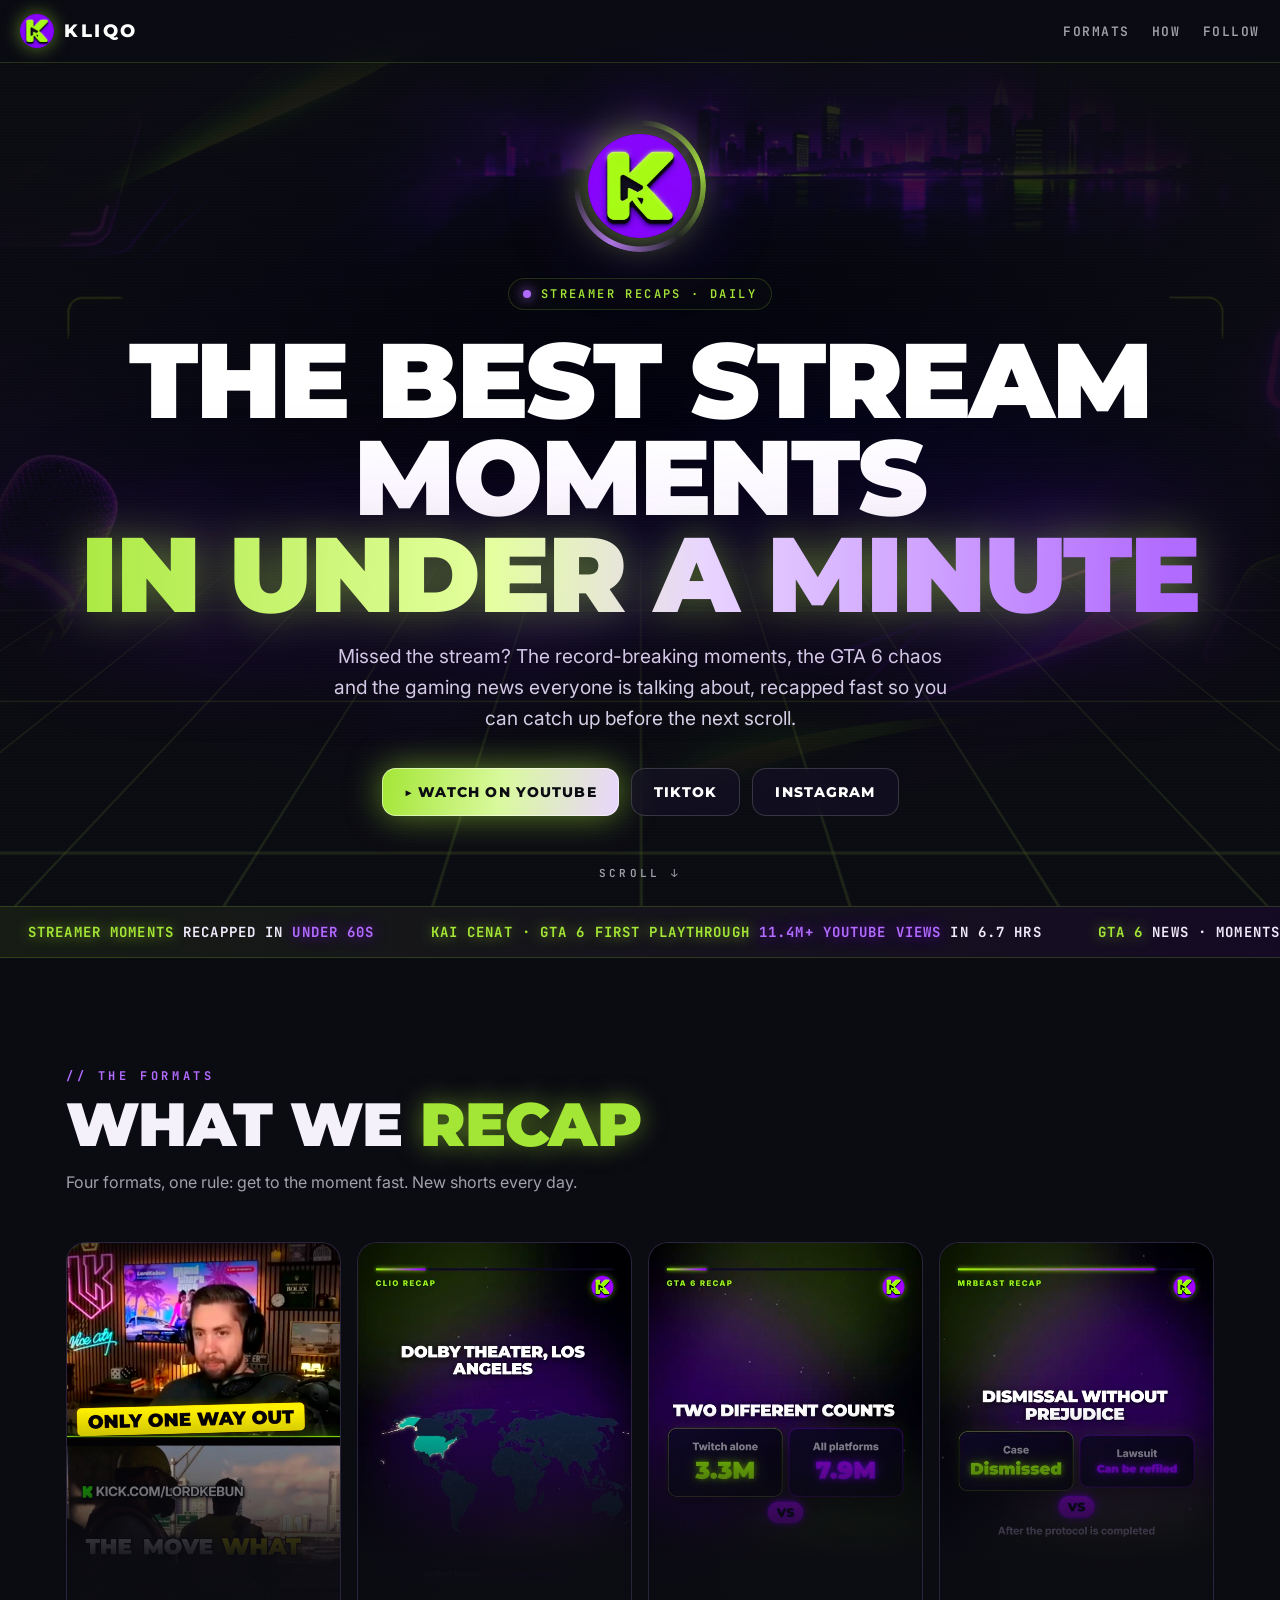
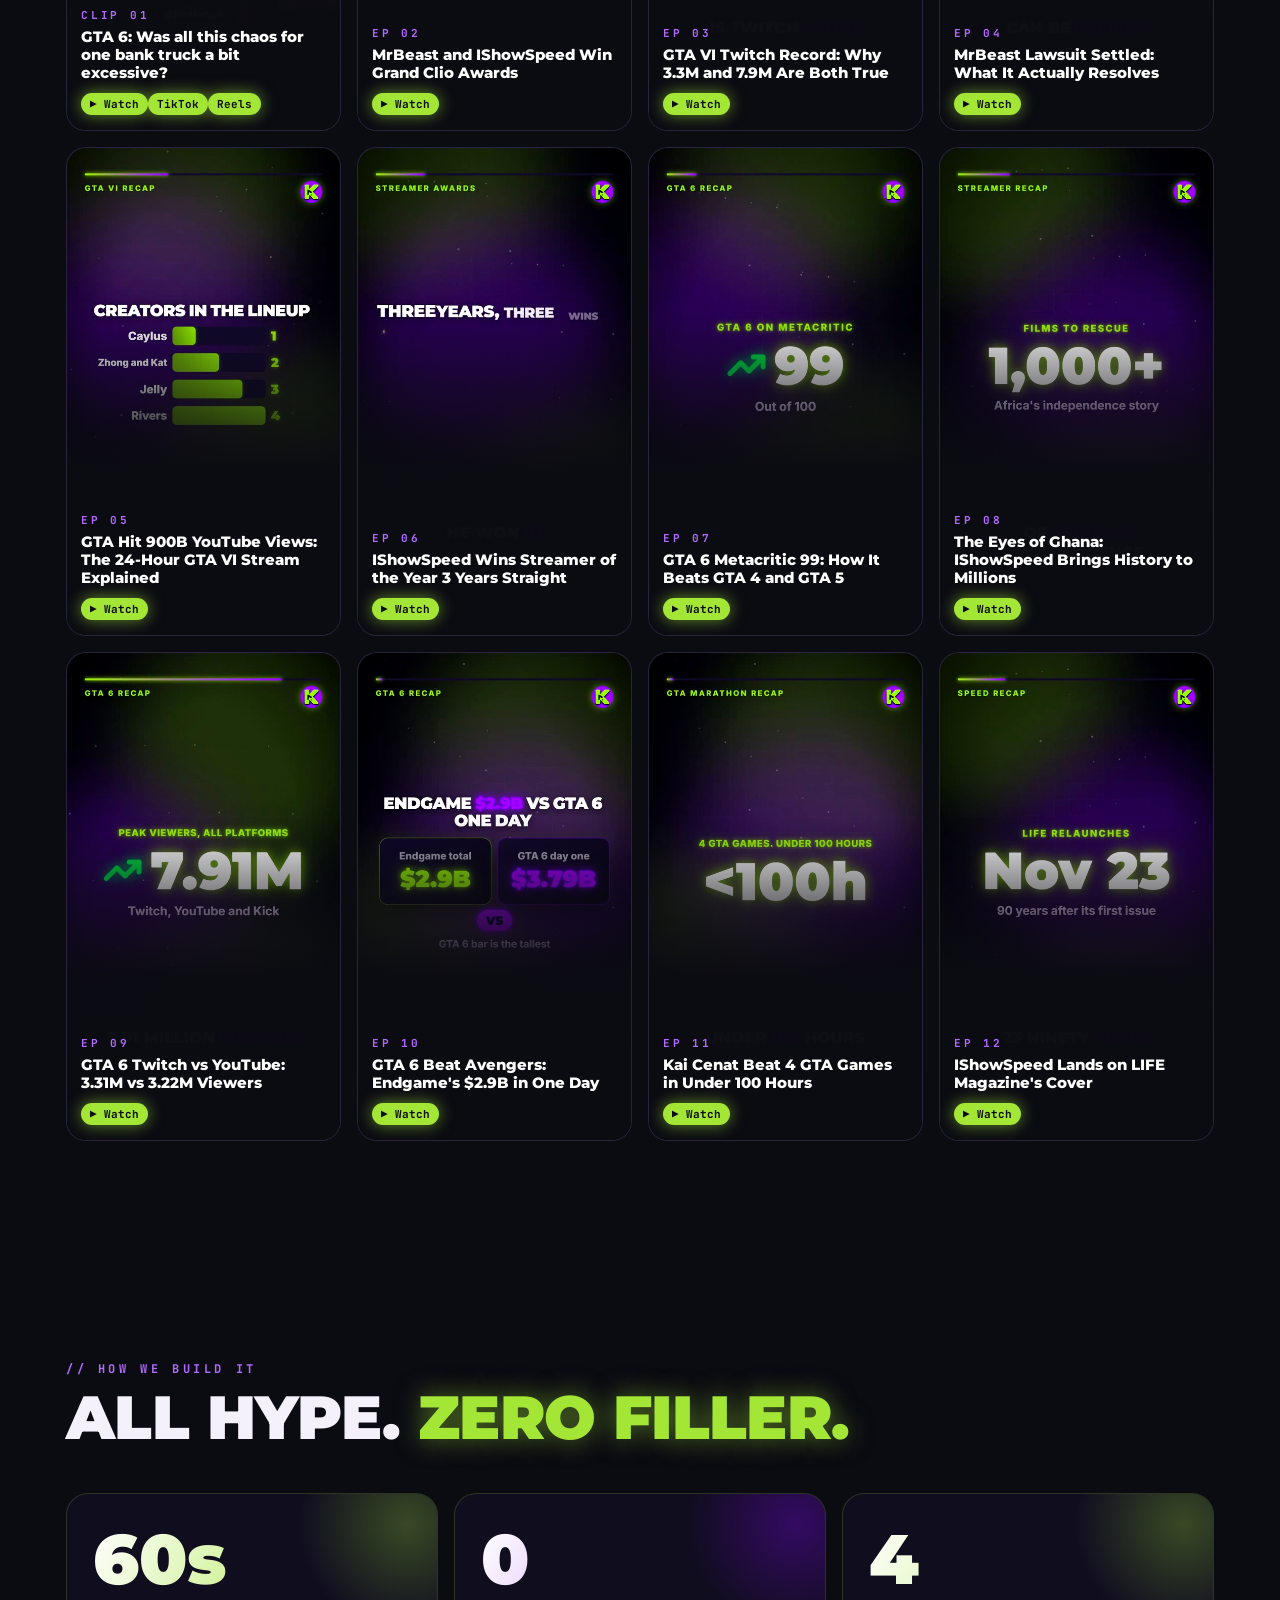
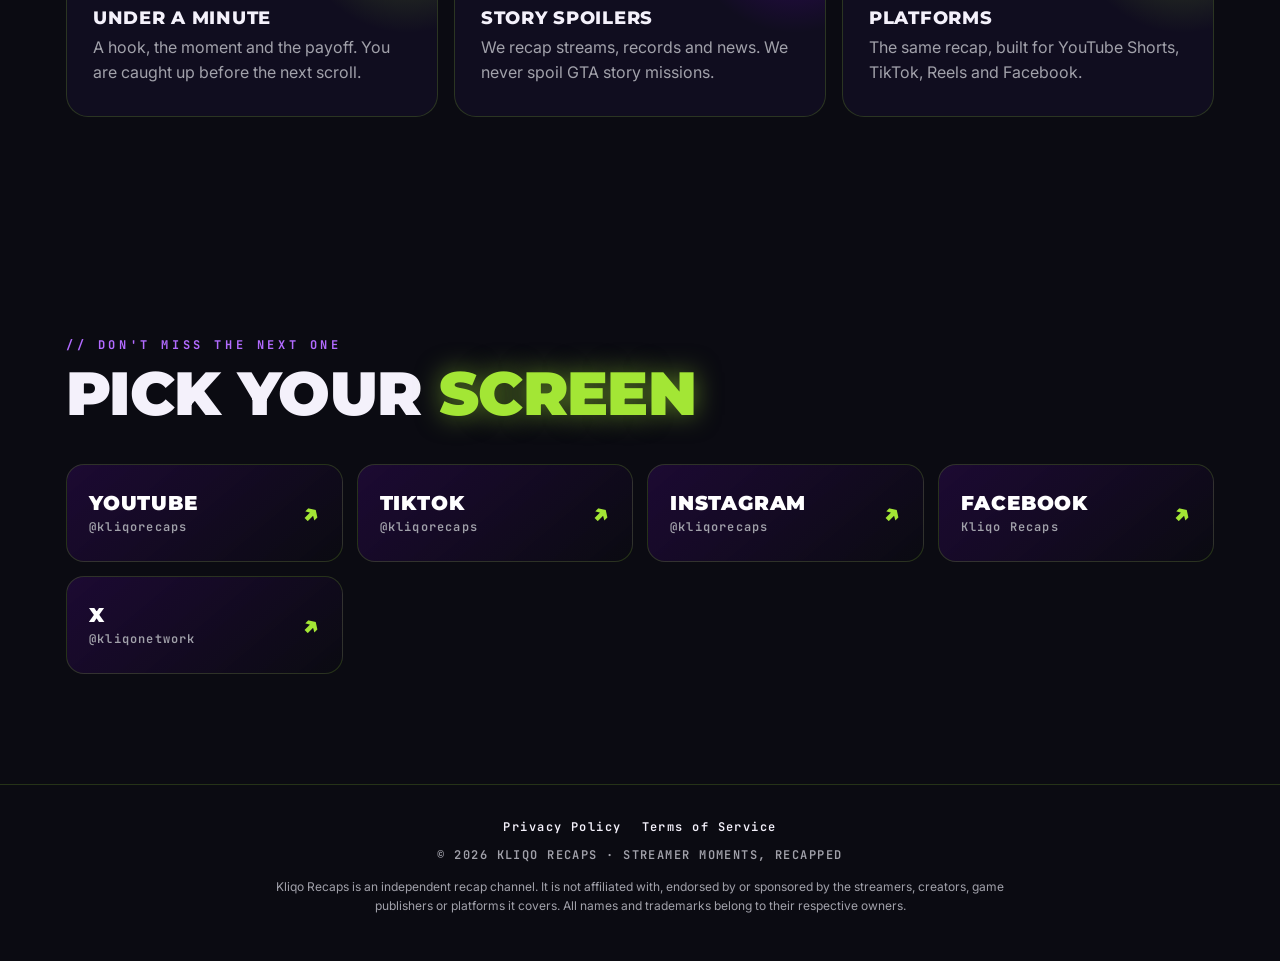
==== index.html @ 32652657 "Latest episodes 2026-11-26 23:47" ====
<!doctype html>
<html lang="en">
<head>
<meta charset="utf-8">
<meta name="viewport" content="width=device-width, initial-scale=1">
<title>Kliqo Recaps</title>
<meta name="description" content="The best streamer moments, recapped in under a minute. Streamer recaps, GTA 6 and gaming news on YouTube, TikTok, Instagram and Facebook.">
<meta name="theme-color" content="#0B0B12">
<meta property="og:title" content="Kliqo Recaps">
<meta property="og:description" content="The best streamer moments, recapped in under a minute.">
<meta property="og:image" content="https://infnitycompany-collab.github.io/kliqo/img/hero.webp">
<link rel="icon" href="logo.png">
<link rel="preconnect" href="https://fonts.googleapis.com">
<link rel="preconnect" href="https://fonts.gstatic.com" crossorigin>
<link href="https://fonts.googleapis.com/css2?family=Montserrat:wght@800;900&family=Inter:wght@400;600&family=JetBrains+Mono:wght@600;700&display=swap" rel="stylesheet">
<link rel="stylesheet" href="style.css">
</head>
<body>

<header class="bar">
  <a class="brand" href="#top"><img src="img/logo.webp" alt="">KLIQO</a>
  <nav><a href="#formats">Formats</a><a href="#how">How</a><a href="#follow">Follow</a></nav>
</header>

<section class="hero" id="top">
  <div class="grid-floor"></div>
  <div class="scan"></div>
  <div>
    <div class="orb"><img src="img/logo.webp" alt="Kliqo Recaps logo"></div>
    <span class="eyebrow"><i></i>Streamer recaps · daily</span>
    <h1>The best stream moments<span class="hdr">in under a minute</span></h1>
    <p class="lead">Missed the stream? The record-breaking moments, the GTA 6 chaos and the gaming news everyone is talking about, recapped fast so you can catch up before the next scroll.</p>
    <div class="cta">
      <a class="btn primary" href="https://www.youtube.com/channel/UCP0XwvzoZsZrE9lZ4Nf4sTQ">▶ Watch on YouTube</a>
      <a class="btn" href="https://www.tiktok.com/@kliqorecaps">TikTok</a>
      <a class="btn" href="https://www.instagram.com/kliqorecaps/">Instagram</a>
    </div>
  </div>
  <div class="scroll-hint">SCROLL ↓</div>
</section>

<div class="ticker" aria-label="Kliqo Recaps highlights">
  <div class="ticker-track">
    <span><b>STREAMER MOMENTS</b> RECAPPED IN <em>UNDER 60S</em></span>
    <span><b>KAI CENAT · GTA 6 FIRST PLAYTHROUGH</b> <em>11.4M+ YOUTUBE VIEWS</em> IN 6.7 HRS</span>
    <span><b>GTA 6</b> NEWS · MOMENTS · <em>NO STORY SPOILERS</em></span>
    <span><b>JYNXZI · GTA 6 FIRST PLAYTHROUGH</b> <em>2.7M+ YOUTUBE VIEWS</em> IN 3.7 HRS</span>
    <span><b>NEW RECAPS</b> <em>EVERY DAY</em></span>
    <span><b>YOUTUBE · TIKTOK · INSTAGRAM · FACEBOOK</b> <em>@KLIQORECAPS</em></span>
    <span aria-hidden="true"><b>STREAMER MOMENTS</b> RECAPPED IN <em>UNDER 60S</em></span>
    <span aria-hidden="true"><b>KAI CENAT · GTA 6 FIRST PLAYTHROUGH</b> <em>11.4M+ YOUTUBE VIEWS</em> IN 6.7 HRS</span>
    <span aria-hidden="true"><b>GTA 6</b> NEWS · MOMENTS · <em>NO STORY SPOILERS</em></span>
    <span aria-hidden="true"><b>JYNXZI · GTA 6 FIRST PLAYTHROUGH</b> <em>2.7M+ YOUTUBE VIEWS</em> IN 3.7 HRS</span>
    <span aria-hidden="true"><b>NEW RECAPS</b> <em>EVERY DAY</em></span>
    <span aria-hidden="true"><b>YOUTUBE · TIKTOK · INSTAGRAM · FACEBOOK</b> <em>@KLIQORECAPS</em></span>
  </div>
</div>

<section id="formats">
  <div class="wrap">
    <div class="reveal">
      <div class="kicker">// The formats</div>
      <h2>What we <span>recap</span></h2>
      <p class="sub">Four formats, one rule: get to the moment fast. New shorts every day.</p>
    </div>
    <div class="eps">
      <a class="ep reveal" href="https://www.youtube.com/shorts/79QIzp0TkqE">
        <img src="img/ep_79QIzp0TkqE.jpg" alt="" loading="lazy">
        <div class="meta"><div class="num">CLIP 01</div><h3>GTA 6: Was all this chaos for one bank truck a bit excessive?</h3><span class="chip">▶ Watch</span><span class="chip">TikTok</span><span class="chip">Reels</span></div>
      </a>
      <a class="ep reveal" href="https://www.youtube.com/shorts/Su27U1c5WXU">
        <img src="img/ep_Su27U1c5WXU.jpg" alt="" loading="lazy">
        <div class="meta"><div class="num">EP 02</div><h3>MrBeast and IShowSpeed Win Grand Clio Awards</h3><span class="chip">▶ Watch</span></div>
      </a>
      <a class="ep reveal" href="https://www.youtube.com/shorts/GFK-qJDQSB0">
        <img src="img/ep_GFK-qJDQSB0.jpg" alt="" loading="lazy">
        <div class="meta"><div class="num">EP 03</div><h3>GTA VI Twitch Record: Why 3.3M and 7.9M Are Both True</h3><span class="chip">▶ Watch</span></div>
      </a>
      <a class="ep reveal" href="https://www.youtube.com/shorts/jfXPn4OUVf8">
        <img src="img/ep_jfXPn4OUVf8.jpg" alt="" loading="lazy">
        <div class="meta"><div class="num">EP 04</div><h3>MrBeast Lawsuit Settled: What It Actually Resolves</h3><span class="chip">▶ Watch</span></div>
      </a>
      <a class="ep reveal" href="https://www.youtube.com/shorts/_7hBeodMGXo">
        <img src="img/ep__7hBeodMGXo.jpg" alt="" loading="lazy">
        <div class="meta"><div class="num">EP 05</div><h3>GTA Hit 900B YouTube Views: The 24-Hour GTA VI Stream Explained</h3><span class="chip">▶ Watch</span></div>
      </a>
      <a class="ep reveal" href="https://www.youtube.com/shorts/8v8Nix2HsLo">
        <img src="img/ep_8v8Nix2HsLo.jpg" alt="" loading="lazy">
        <div class="meta"><div class="num">EP 06</div><h3>IShowSpeed Wins Streamer of the Year 3 Years Straight</h3><span class="chip">▶ Watch</span></div>
      </a>
      <a class="ep reveal" href="https://www.youtube.com/shorts/gOLd1nCXJzo">
        <img src="img/ep_gOLd1nCXJzo.jpg" alt="" loading="lazy">
        <div class="meta"><div class="num">EP 07</div><h3>GTA 6 Metacritic 99: How It Beats GTA 4 and GTA 5</h3><span class="chip">▶ Watch</span></div>
      </a>
      <a class="ep reveal" href="https://www.youtube.com/shorts/gb4QJvQzMIQ">
        <img src="img/ep_gb4QJvQzMIQ.jpg" alt="" loading="lazy">
        <div class="meta"><div class="num">EP 08</div><h3>The Eyes of Ghana: IShowSpeed Brings History to Millions</h3><span class="chip">▶ Watch</span></div>
      </a>
      <a class="ep reveal" href="https://www.youtube.com/shorts/67TFg1F2vJE">
        <img src="img/ep_67TFg1F2vJE.jpg" alt="" loading="lazy">
        <div class="meta"><div class="num">EP 09</div><h3>GTA 6 Twitch vs YouTube: 3.31M vs 3.22M Viewers</h3><span class="chip">▶ Watch</span></div>
      </a>
      <a class="ep reveal" href="https://www.youtube.com/shorts/wb5452utgSo">
        <img src="img/ep_wb5452utgSo.jpg" alt="" loading="lazy">
        <div class="meta"><div class="num">EP 10</div><h3>GTA 6 Beat Avengers: Endgame&#x27;s $2.9B in One Day</h3><span class="chip">▶ Watch</span></div>
      </a>
      <a class="ep reveal" href="https://www.youtube.com/shorts/NHg6Xgusc2k">
        <img src="img/ep_NHg6Xgusc2k.jpg" alt="" loading="lazy">
        <div class="meta"><div class="num">EP 11</div><h3>Kai Cenat Beat 4 GTA Games in Under 100 Hours</h3><span class="chip">▶ Watch</span></div>
      </a>
      <a class="ep reveal" href="https://www.youtube.com/shorts/6mxm7n4qAmI">
        <img src="img/ep_6mxm7n4qAmI.jpg" alt="" loading="lazy">
        <div class="meta"><div class="num">EP 12</div><h3>IShowSpeed Lands on LIFE Magazine&#x27;s Cover</h3><span class="chip">▶ Watch</span></div>
      </a>
    </div>
  </div>
</section>

<section id="how">
  <div class="wrap">
    <div class="reveal">
      <div class="kicker">// How we build it</div>
      <h2>All hype. <span>Zero filler.</span></h2>
    </div>
    <div class="stats">
      <div class="stat reveal"><div class="big">60s</div><h3>Under a minute</h3><p>A hook, the moment and the payoff. You are caught up before the next scroll.</p></div>
      <div class="stat reveal"><div class="big">0</div><h3>Story spoilers</h3><p>We recap streams, records and news. We never spoil GTA story missions.</p></div>
      <div class="stat reveal"><div class="big">4</div><h3>Platforms</h3><p>The same recap, built for YouTube Shorts, TikTok, Reels and Facebook.</p></div>
    </div>
  </div>
</section>

<section id="follow">
  <div class="wrap">
    <div class="reveal">
      <div class="kicker">// Don't miss the next one</div>
      <h2>Pick your <span>screen</span></h2>
    </div>
    <div class="plats">
      <a class="plat reveal" href="https://www.youtube.com/channel/UCP0XwvzoZsZrE9lZ4Nf4sTQ"><span>YouTube<small>@kliqorecaps</small></span><span class="arrow">↗</span></a>
      <a class="plat reveal" href="https://www.tiktok.com/@kliqorecaps"><span>TikTok<small>@kliqorecaps</small></span><span class="arrow">↗</span></a>
      <a class="plat reveal" href="https://www.instagram.com/kliqorecaps/"><span>Instagram<small>@kliqorecaps</small></span><span class="arrow">↗</span></a>
      <a class="plat reveal" href="https://www.facebook.com/profile.php?id=61596799466909"><span>Facebook<small>Kliqo Recaps</small></span><span class="arrow">↗</span></a>
      <a class="plat reveal" href="https://x.com/kliqonetwork"><span>X<small>@kliqonetwork</small></span><span class="arrow">↗</span></a>
    </div>
  </div>
</section>

<footer>
  <a href="privacy.html">Privacy Policy</a><a href="terms.html">Terms of Service</a>
  <p>© 2026 KLIQO RECAPS · STREAMER MOMENTS, RECAPPED</p>
  <p class="note">Kliqo Recaps is an independent recap channel. It is not affiliated with, endorsed by or sponsored by the streamers, creators,
  game publishers or platforms it covers. All names and trademarks belong to their respective owners.</p>
</footer>

<script>
  // Reveal on scroll. Elements are only hidden once this script has added the .js class.
  document.documentElement.classList.add('js');
  const els = document.querySelectorAll('.reveal');
  if ('IntersectionObserver' in window) {
    const io = new IntersectionObserver(es => es.forEach(e => { if (e.isIntersecting) { e.target.classList.add('in'); io.unobserve(e.target); } }),
                                        { threshold: .12 });
    els.forEach(el => io.observe(el));
  } else { els.forEach(el => el.classList.add('in')); }
</script>
</body>
</html>
---- style.css ----
/* Kliqo Recaps — HDR / future look. Deep black, electric purple + lime bloom, bold type. */
:root {
  --bg: #0B0B12;
  --bg2: #17112A;
  --navy: #17112A;
  --purple: #8704FC;
  --neon: #A3E635;
  --coral: #B26BFF;
  --sand: #E9D5FF;
  --ink: #f4f1fb;
  --muted: #A1A1AA;
  --line: rgba(163, 230, 53, .18);
  --glass: rgba(23, 17, 42, .55);
  --display: "Montserrat", system-ui, sans-serif;
  --body: "Inter", system-ui, -apple-system, "Segoe UI", sans-serif;
  --mono: "JetBrains Mono", ui-monospace, "Cascadia Code", Consolas, monospace;
}
* { box-sizing: border-box; }
html { scroll-behavior: smooth; }
body {
  margin: 0; background: var(--bg); color: var(--ink);
  font: 16px/1.6 var(--body); -webkit-font-smoothing: antialiased; overflow-x: hidden;
}
a { color: var(--neon); }
img { display: block; max-width: 100%; }
.wrap { width: 100%; max-width: 1180px; margin: 0 auto; padding: 0 16px; }

/* ---------- top bar ---------- */
.bar {
  position: fixed; inset: 0 0 auto; z-index: 20; display: flex; align-items: center; justify-content: space-between;
  padding: 14px 20px; backdrop-filter: blur(14px) saturate(160%); -webkit-backdrop-filter: blur(14px) saturate(160%);
  background: linear-gradient(to bottom, rgba(11, 11, 18, .85), rgba(11, 11, 18, .35)); border-bottom: 1px solid var(--line);
}
.brand { display: flex; align-items: center; gap: 10px; color: #fff; text-decoration: none;
         font: 800 18px/1 var(--display); letter-spacing: .14em; }
.brand img { width: 34px; height: 34px; border-radius: 50%; box-shadow: 0 0 18px rgba(163, 230, 53, .55); }
.bar nav { display: flex; gap: 22px; }
.bar nav a { color: var(--muted); text-decoration: none; font: 600 13px var(--mono); letter-spacing: .12em; text-transform: uppercase; }
.bar nav a:hover { color: var(--neon); }

/* ---------- hero ---------- */
.hero {
  position: relative; min-height: 100svh; display: grid; place-items: center; text-align: center;
  padding: 120px 16px 90px; isolation: isolate; overflow: hidden;
}
.hero::before { /* the glowing world map */
  content: ""; position: absolute; inset: -4%; z-index: -3;
  background: url("img/hero.webp") center / cover no-repeat;
  filter: saturate(1.5) contrast(1.15) brightness(.9);
  animation: drift 40s ease-in-out infinite alternate;
}
.hero::after { /* vignette + fade into page */
  content: ""; position: absolute; inset: 0; z-index: -2;
  background:
    radial-gradient(ellipse 60% 45% at 50% 45%, rgba(11, 11, 18, .15), rgba(11, 11, 18, .82) 70%, var(--bg) 100%),
    linear-gradient(to bottom, rgba(11, 11, 18, .2), transparent 30%, transparent 70%, var(--bg));
}
.grid-floor {
  position: absolute; left: -50%; right: -50%; bottom: -10%; height: 55%; z-index: -1; opacity: .55;
  background:
    repeating-linear-gradient(90deg, rgba(163, 230, 53, .35) 0 1px, transparent 1px 80px),
    repeating-linear-gradient(0deg, rgba(163, 230, 53, .35) 0 1px, transparent 1px 80px);
  transform: perspective(520px) rotateX(64deg); transform-origin: center top;
  mask-image: linear-gradient(to top, #000 10%, transparent 85%);
  -webkit-mask-image: linear-gradient(to top, #000 10%, transparent 85%);
  animation: floor 6s linear infinite;
}
.scan {
  position: absolute; inset: 0; z-index: -1; pointer-events: none; opacity: .18;
  background: repeating-linear-gradient(0deg, rgba(255, 255, 255, .06) 0 1px, transparent 1px 3px);
}
.orb { position: relative; width: 132px; height: 132px; margin: 0 auto 26px; }
.orb img { position: absolute; inset: 14px; width: 104px; height: 104px; border-radius: 50%;
           box-shadow: 0 0 40px rgba(163, 230, 53, .6), 0 0 90px rgba(135, 4, 252, .25); }
.orb::before { content: ""; position: absolute; inset: 0; border-radius: 50%;
               background: conic-gradient(from 0deg, transparent, var(--neon), transparent 40%, var(--coral), transparent 75%);
               -webkit-mask: radial-gradient(circle, transparent 60px, #000 61px, #000 66px, transparent 67px);
               mask: radial-gradient(circle, transparent 60px, #000 61px, #000 66px, transparent 67px);
               animation: spin 6s linear infinite; }
.eyebrow { display: inline-flex; align-items: center; gap: 10px; padding: 7px 14px; border: 1px solid var(--line);
           border-radius: 999px; background: rgba(11, 11, 18, .55); color: var(--neon);
           font: 600 12px var(--mono); letter-spacing: .2em; text-transform: uppercase; }
.eyebrow i { width: 8px; height: 8px; border-radius: 50%; background: var(--coral);
             box-shadow: 0 0 12px var(--coral); animation: pulse 1.6s ease-in-out infinite; }
h1 {
  margin: 22px 0 18px; font: 900 clamp(2.6rem, 8.4vw, 6.6rem)/.92 var(--display); letter-spacing: -.02em;
  text-transform: uppercase; color: #fff;
}
h1 .hdr {
  display: block; background: linear-gradient(92deg, var(--neon) 0%, #e4ff9e 38%, var(--sand) 55%, var(--coral) 92%);
  -webkit-background-clip: text; background-clip: text; color: transparent;
  filter: drop-shadow(0 0 22px rgba(163, 230, 53, .45)) drop-shadow(0 0 60px rgba(135, 4, 252, .25));
}
.lead { max-width: 640px; margin: 0 auto; color: #d6cfe6; font-size: clamp(1rem, 2.1vw, 1.2rem); }
.cta { display: flex; flex-wrap: wrap; justify-content: center; gap: 12px; margin-top: 34px; }
.btn {
  display: inline-flex; align-items: center; gap: 10px; padding: 14px 22px; border-radius: 14px; text-decoration: none;
  font: 800 14px var(--display); letter-spacing: .08em; text-transform: uppercase; color: #fff;
  border: 1px solid rgba(255, 255, 255, .16); background: var(--glass);
  backdrop-filter: blur(10px); -webkit-backdrop-filter: blur(10px);
  transition: transform .2s, box-shadow .2s, border-color .2s;
}
.btn:hover { transform: translateY(-2px); border-color: var(--neon); box-shadow: 0 0 28px rgba(163, 230, 53, .35); }
.btn.primary { color: #0B0B12; border: 0; background: linear-gradient(100deg, var(--neon), #d9f99d 50%, var(--sand));
               box-shadow: 0 0 34px rgba(163, 230, 53, .55), inset 0 0 0 1px rgba(255, 255, 255, .5); }
.btn.primary:hover { box-shadow: 0 0 50px rgba(163, 230, 53, .8); }
.scroll-hint { position: absolute; bottom: 26px; left: 50%; transform: translateX(-50%); color: var(--muted);
               font: 600 11px var(--mono); letter-spacing: .3em; }

/* ---------- ticker ---------- */
.ticker { position: relative; overflow: hidden; border-block: 1px solid var(--line);
          background: linear-gradient(90deg, rgba(163, 230, 53, .08), rgba(135, 4, 252, .08)); }
.ticker-track { display: flex; width: max-content; animation: tick 48s linear infinite; }
.ticker span { padding: 16px 28px; white-space: nowrap; font: 700 14px var(--mono); letter-spacing: .08em; color: #efe9f9; }
.ticker b { color: var(--neon); text-shadow: 0 0 14px rgba(163, 230, 53, .7); }
.ticker em { font-style: normal; color: var(--coral); text-shadow: 0 0 14px rgba(135, 4, 252, .7); }

/* ---------- sections ---------- */
section { padding: 110px 0; }
.kicker { font: 700 12px var(--mono); letter-spacing: .3em; color: var(--coral); text-transform: uppercase; }
h2 { margin: 10px 0 14px; font: 900 clamp(2rem, 5.4vw, 3.8rem)/1 var(--display); text-transform: uppercase; letter-spacing: -.01em; }
h2 span { color: var(--neon); text-shadow: 0 0 26px rgba(163, 230, 53, .5); }
.sub { max-width: 620px; color: var(--muted); }

/* episodes */
.eps { display: grid; grid-template-columns: repeat(4, 1fr); gap: 16px; margin-top: 46px; }
.ep {
  position: relative; display: block; border-radius: 20px; overflow: hidden; text-decoration: none; color: #fff;
  background: var(--bg2); border: 1px solid rgba(255, 255, 255, .08); aspect-ratio: 9 / 16;
  transition: transform .35s cubic-bezier(.2, .8, .2, 1), box-shadow .35s, border-color .35s;
}
.ep img { position: absolute; inset: 0; width: 100%; height: 100%; object-fit: cover; filter: saturate(1.35) contrast(1.08);
          transition: transform .6s cubic-bezier(.2, .8, .2, 1); }
.ep::after { content: ""; position: absolute; inset: 0;
             background: linear-gradient(to top, var(--bg) 0%, rgba(11, 11, 18, .98) 34%, rgba(11, 11, 18, .55) 50%, transparent 66%); }
.ep:hover { transform: translateY(-8px); border-color: var(--neon);
            box-shadow: 0 0 0 1px var(--neon), 0 24px 60px -10px rgba(163, 230, 53, .45); }
.ep:hover img { transform: scale(1.06); }
.ep .meta { position: absolute; left: 14px; right: 14px; bottom: 14px; z-index: 1; }
.ep .num { font: 700 11px var(--mono); letter-spacing: .25em; color: var(--coral); }
.ep h3 { margin: 6px 0 8px; font: 800 15px/1.2 var(--display); }
.chip { display: inline-block; padding: 4px 9px; border-radius: 999px; font: 700 11px var(--mono);
        color: #0B0B12; background: var(--neon); box-shadow: 0 0 16px rgba(163, 230, 53, .6); }

/* stats */
.stats { display: grid; grid-template-columns: repeat(3, 1fr); gap: 16px; margin-top: 46px; }
.stat { position: relative; padding: 30px 26px; border-radius: 22px; background: var(--glass); border: 1px solid var(--line);
        overflow: hidden; }
.stat::before { content: ""; position: absolute; width: 220px; height: 220px; right: -80px; top: -80px; border-radius: 50%;
                background: radial-gradient(circle, rgba(163, 230, 53, .28), transparent 70%); }
.stat:nth-child(2)::before { background: radial-gradient(circle, rgba(135, 4, 252, .3), transparent 70%); }
.stat .big { font: 900 clamp(2.6rem, 6vw, 4.4rem)/1 var(--display);
             background: linear-gradient(120deg, #fff, var(--neon)); -webkit-background-clip: text; background-clip: text; color: transparent; }
.stat:nth-child(2) .big { background: linear-gradient(120deg, #fff, var(--coral)); -webkit-background-clip: text; background-clip: text; }
.stat h3 { margin: 12px 0 6px; font: 800 18px var(--display); text-transform: uppercase; letter-spacing: .04em; }
.stat p { margin: 0; color: var(--muted); }

/* platforms */
.plats { display: grid; grid-template-columns: repeat(4, 1fr); gap: 14px; margin-top: 40px; }
.plat { display: flex; justify-content: space-between; align-items: center; padding: 26px 22px; border-radius: 18px;
        text-decoration: none; color: #fff; background: linear-gradient(140deg, rgba(135, 4, 252, .14), rgba(11, 11, 18, .6));
        border: 1px solid var(--line); font: 900 20px var(--display); text-transform: uppercase; letter-spacing: .04em;
        transition: background .3s, box-shadow .3s, transform .3s; }
.plat small { display: block; margin-top: 4px; color: var(--muted); font: 600 12px var(--mono); letter-spacing: .1em; text-transform: none; }
.plat .arrow { font-size: 26px; color: var(--neon); transition: transform .3s; }
.plat:hover { transform: translateY(-4px); box-shadow: 0 0 40px rgba(163, 230, 53, .3);
              background: linear-gradient(140deg, rgba(163, 230, 53, .3), rgba(135, 4, 252, .16)); }
.plat:hover .arrow { transform: translate(4px, -4px); }

/* footer */
footer { border-top: 1px solid var(--line); padding: 34px 16px 46px; text-align: center; color: var(--muted);
         font: 600 12px var(--mono); letter-spacing: .12em; }
footer a { color: var(--ink); text-decoration: none; margin: 0 10px; }
footer a:hover { color: var(--neon); }

/* legal pages */
.doc { max-width: 780px; margin: 0 auto; padding: 130px 16px 60px; }
.doc h1 { font-size: clamp(2.4rem, 7vw, 4.4rem); margin-top: 8px; }
.doc h2 { font-size: 1.15rem; margin-top: 2.4em; color: var(--sand); letter-spacing: .06em; }
.doc p, .doc li { color: #d6cfe6; }
.doc .card { padding: 26px 28px; border-radius: 20px; background: var(--glass); border: 1px solid var(--line); }
.updated { font: 600 12px var(--mono); letter-spacing: .2em; color: var(--coral); text-transform: uppercase; }

/* reveal */
.js .reveal { opacity: 0; transform: translateY(26px); transition: opacity .8s ease, transform .8s cubic-bezier(.2, .8, .2, 1); }
.js .reveal.in { opacity: 1; transform: none; }

@keyframes drift { from { transform: scale(1.04) translate3d(-1%, 0, 0); } to { transform: scale(1.1) translate3d(1%, -1%, 0); } }
@keyframes floor { from { background-position: 0 0, 0 0; } to { background-position: 0 0, 0 80px; } }
@keyframes spin { to { transform: rotate(360deg); } }
@keyframes pulse { 50% { opacity: .35; } }
@keyframes tick { to { transform: translateX(-50%); } }

@media (max-width: 980px) {
  .eps { grid-template-columns: repeat(2, 1fr); }
  .plats { grid-template-columns: repeat(2, 1fr); }
}
@media (max-width: 640px) {
  .bar nav { display: none; }
  section { padding: 80px 0; }
  .eps { grid-template-columns: repeat(2, 1fr); gap: 12px; }
  .stats { grid-template-columns: 1fr; }
  .plats { grid-template-columns: 1fr; }
  .btn { width: 100%; justify-content: center; }
}
@media (prefers-reduced-motion: reduce) {
  *, *::before, *::after { animation: none !important; transition: none !important; }
  .reveal { opacity: 1; transform: none; }
}

/* ---------- additions for this brand ---------- */
.ep p { margin: 0 0 10px; color: #d8d8e0; font-size: 13px; line-height: 1.4; }
.notice { display: flex; gap: 16px; align-items: flex-start; margin-top: 40px; padding: 22px 24px; border-radius: 18px;
          background: var(--glass); border: 1px solid var(--line); }
.notice b { flex: none; padding: 5px 10px; border-radius: 999px; font: 700 11px var(--mono); letter-spacing: .14em;
            color: var(--bg); background: var(--neon); box-shadow: 0 0 16px rgba(163, 230, 53, .5); text-transform: uppercase; }
.notice p { margin: 0; color: var(--ink); }
footer .note { max-width: 760px; margin: 14px auto 0; font: 400 12px/1.6 var(--body); letter-spacing: 0; text-transform: none; }
@media (max-width: 640px) {
  .notice { flex-direction: column; gap: 10px; }
  .ep .meta { left: 10px; right: 10px; bottom: 10px; }
  .ep p { font-size: 12px; }
}
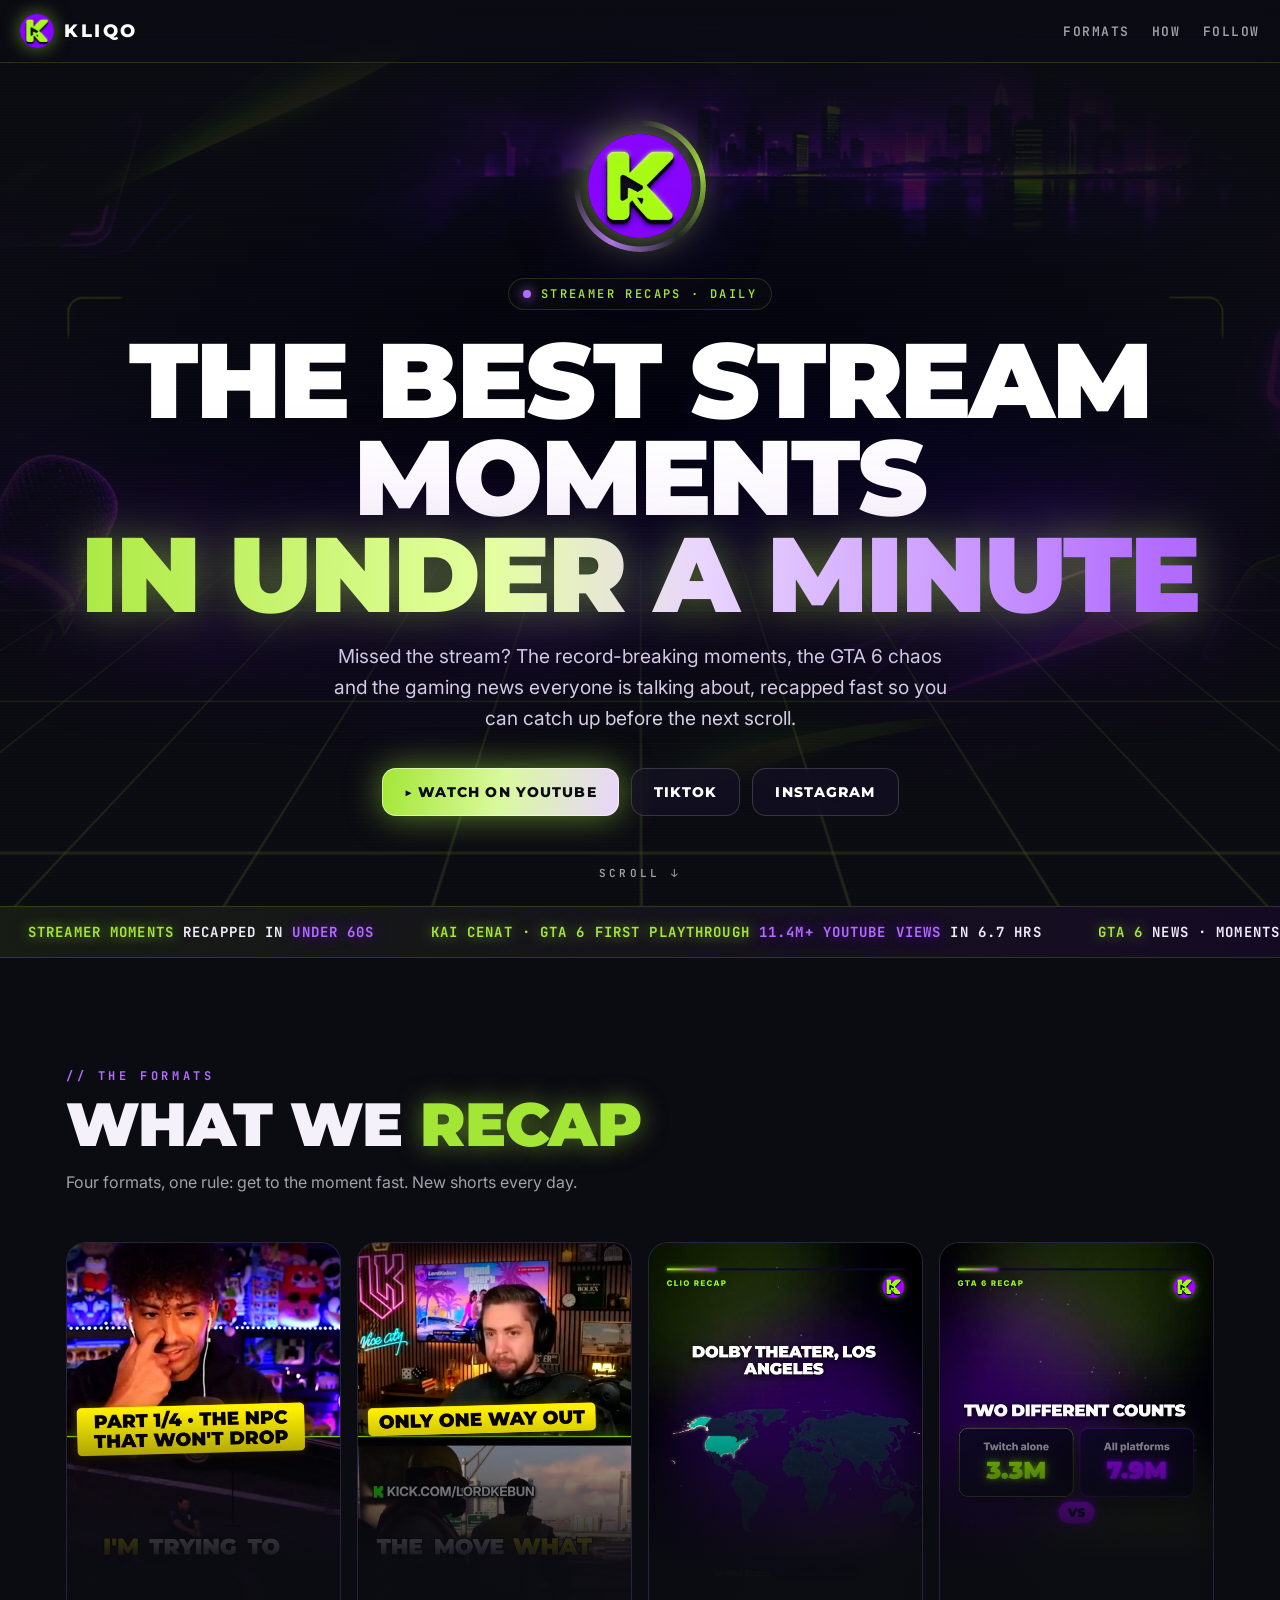
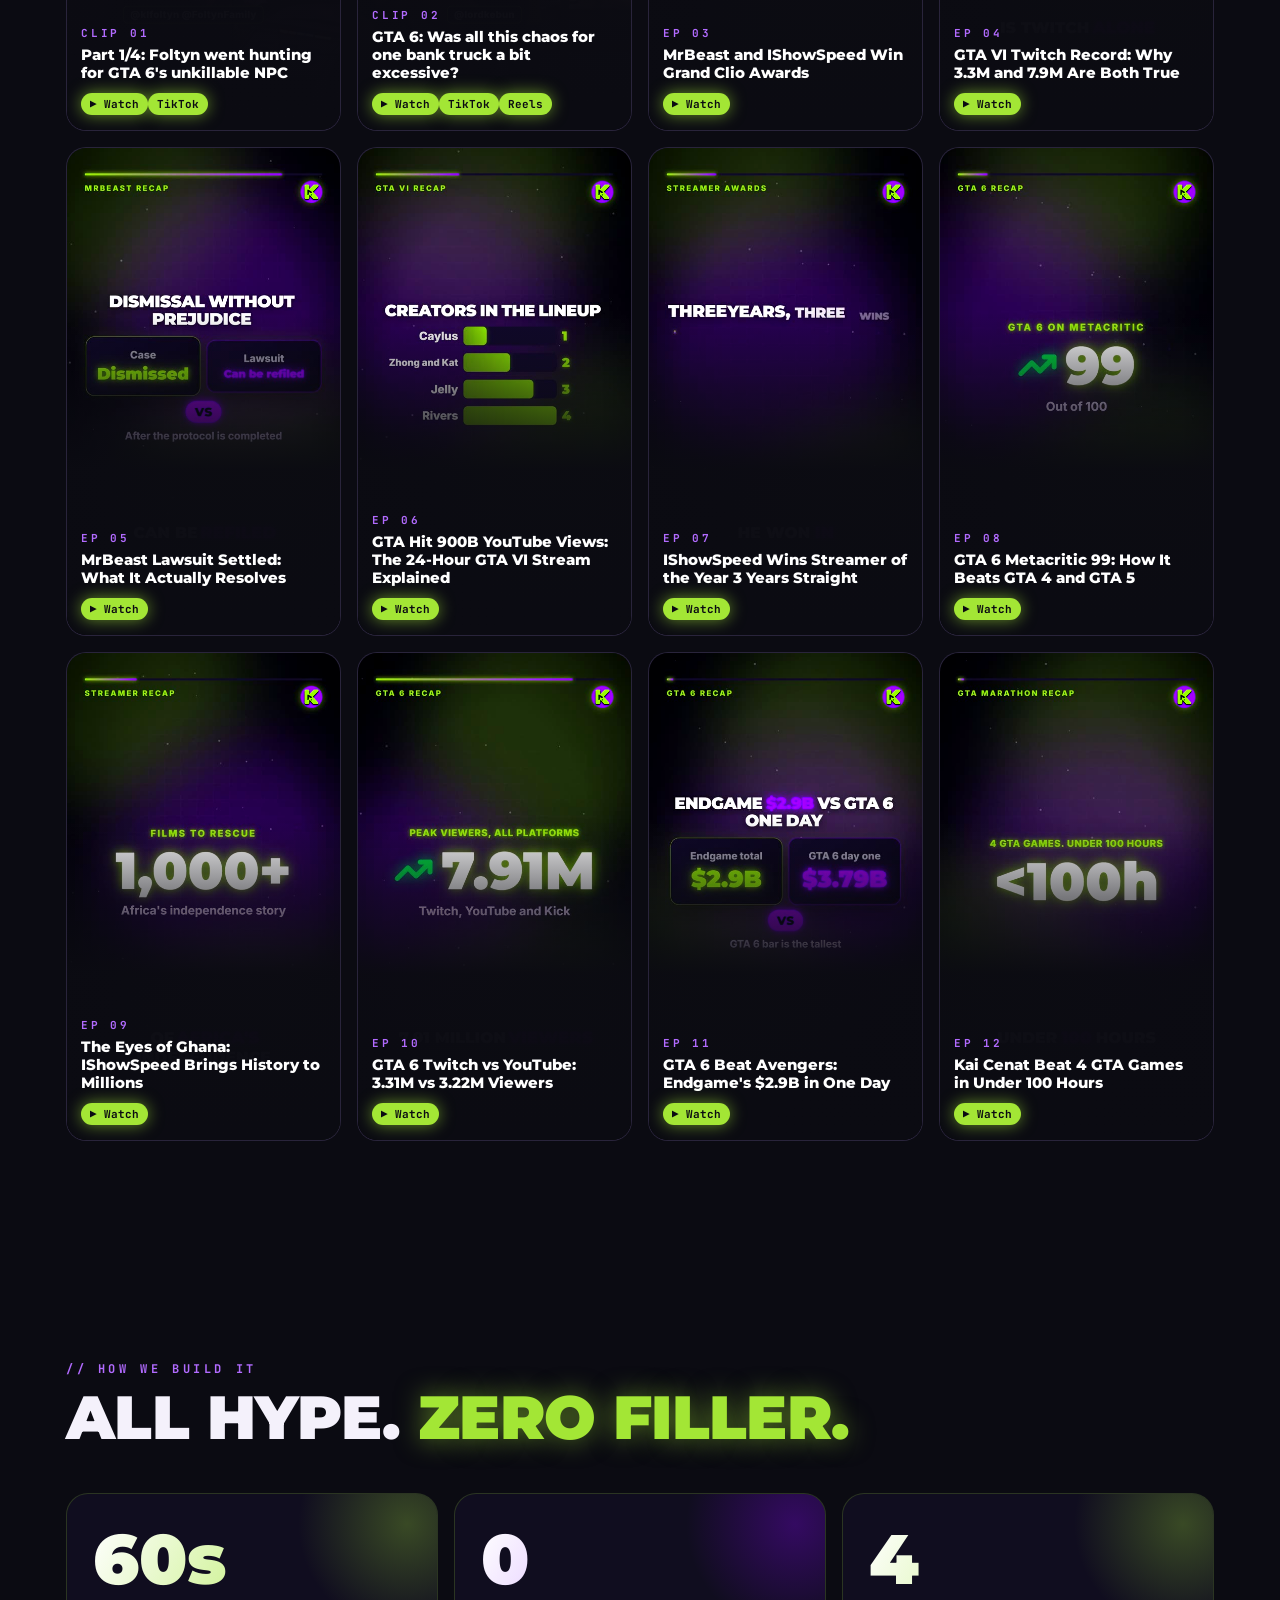
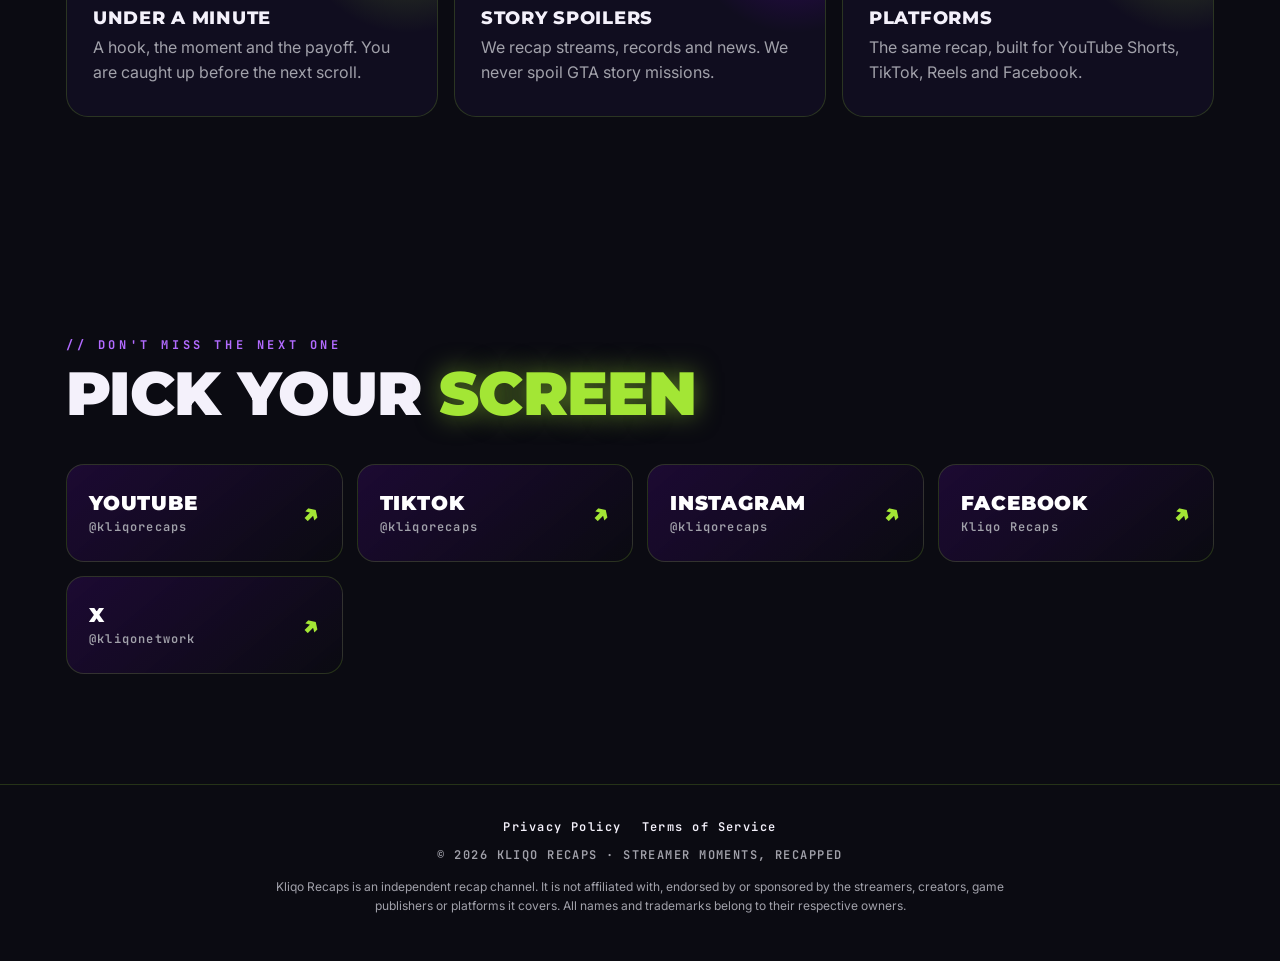
==== commit 2edd88b1: "Latest episodes 2026-11-27 02:51" ====
--- a/index.html
+++ b/index.html
@@ -64,53 +64,53 @@
       <p class="sub">Four formats, one rule: get to the moment fast. New shorts every day.</p>
     </div>
     <div class="eps">
+      <a class="ep reveal" href="https://www.youtube.com/shorts/XJS2WOYWlZA">
+        <img src="img/ep_XJS2WOYWlZA.jpg" alt="" loading="lazy">
+        <div class="meta"><div class="num">CLIP 01</div><h3>Part 1/4: Foltyn went hunting for GTA 6&#x27;s unkillable NPC</h3><span class="chip">▶ Watch</span><span class="chip">TikTok</span></div>
+      </a>
       <a class="ep reveal" href="https://www.youtube.com/shorts/79QIzp0TkqE">
         <img src="img/ep_79QIzp0TkqE.jpg" alt="" loading="lazy">
-        <div class="meta"><div class="num">CLIP 01</div><h3>GTA 6: Was all this chaos for one bank truck a bit excessive?</h3><span class="chip">▶ Watch</span><span class="chip">TikTok</span><span class="chip">Reels</span></div>
+        <div class="meta"><div class="num">CLIP 02</div><h3>GTA 6: Was all this chaos for one bank truck a bit excessive?</h3><span class="chip">▶ Watch</span><span class="chip">TikTok</span><span class="chip">Reels</span></div>
       </a>
       <a class="ep reveal" href="https://www.youtube.com/shorts/Su27U1c5WXU">
         <img src="img/ep_Su27U1c5WXU.jpg" alt="" loading="lazy">
-        <div class="meta"><div class="num">EP 02</div><h3>MrBeast and IShowSpeed Win Grand Clio Awards</h3><span class="chip">▶ Watch</span></div>
+        <div class="meta"><div class="num">EP 03</div><h3>MrBeast and IShowSpeed Win Grand Clio Awards</h3><span class="chip">▶ Watch</span></div>
       </a>
       <a class="ep reveal" href="https://www.youtube.com/shorts/GFK-qJDQSB0">
         <img src="img/ep_GFK-qJDQSB0.jpg" alt="" loading="lazy">
-        <div class="meta"><div class="num">EP 03</div><h3>GTA VI Twitch Record: Why 3.3M and 7.9M Are Both True</h3><span class="chip">▶ Watch</span></div>
+        <div class="meta"><div class="num">EP 04</div><h3>GTA VI Twitch Record: Why 3.3M and 7.9M Are Both True</h3><span class="chip">▶ Watch</span></div>
       </a>
       <a class="ep reveal" href="https://www.youtube.com/shorts/jfXPn4OUVf8">
         <img src="img/ep_jfXPn4OUVf8.jpg" alt="" loading="lazy">
-        <div class="meta"><div class="num">EP 04</div><h3>MrBeast Lawsuit Settled: What It Actually Resolves</h3><span class="chip">▶ Watch</span></div>
+        <div class="meta"><div class="num">EP 05</div><h3>MrBeast Lawsuit Settled: What It Actually Resolves</h3><span class="chip">▶ Watch</span></div>
       </a>
       <a class="ep reveal" href="https://www.youtube.com/shorts/_7hBeodMGXo">
         <img src="img/ep__7hBeodMGXo.jpg" alt="" loading="lazy">
-        <div class="meta"><div class="num">EP 05</div><h3>GTA Hit 900B YouTube Views: The 24-Hour GTA VI Stream Explained</h3><span class="chip">▶ Watch</span></div>
+        <div class="meta"><div class="num">EP 06</div><h3>GTA Hit 900B YouTube Views: The 24-Hour GTA VI Stream Explained</h3><span class="chip">▶ Watch</span></div>
       </a>
       <a class="ep reveal" href="https://www.youtube.com/shorts/8v8Nix2HsLo">
         <img src="img/ep_8v8Nix2HsLo.jpg" alt="" loading="lazy">
-        <div class="meta"><div class="num">EP 06</div><h3>IShowSpeed Wins Streamer of the Year 3 Years Straight</h3><span class="chip">▶ Watch</span></div>
+        <div class="meta"><div class="num">EP 07</div><h3>IShowSpeed Wins Streamer of the Year 3 Years Straight</h3><span class="chip">▶ Watch</span></div>
       </a>
       <a class="ep reveal" href="https://www.youtube.com/shorts/gOLd1nCXJzo">
         <img src="img/ep_gOLd1nCXJzo.jpg" alt="" loading="lazy">
-        <div class="meta"><div class="num">EP 07</div><h3>GTA 6 Metacritic 99: How It Beats GTA 4 and GTA 5</h3><span class="chip">▶ Watch</span></div>
+        <div class="meta"><div class="num">EP 08</div><h3>GTA 6 Metacritic 99: How It Beats GTA 4 and GTA 5</h3><span class="chip">▶ Watch</span></div>
       </a>
       <a class="ep reveal" href="https://www.youtube.com/shorts/gb4QJvQzMIQ">
         <img src="img/ep_gb4QJvQzMIQ.jpg" alt="" loading="lazy">
-        <div class="meta"><div class="num">EP 08</div><h3>The Eyes of Ghana: IShowSpeed Brings History to Millions</h3><span class="chip">▶ Watch</span></div>
+        <div class="meta"><div class="num">EP 09</div><h3>The Eyes of Ghana: IShowSpeed Brings History to Millions</h3><span class="chip">▶ Watch</span></div>
       </a>
       <a class="ep reveal" href="https://www.youtube.com/shorts/67TFg1F2vJE">
         <img src="img/ep_67TFg1F2vJE.jpg" alt="" loading="lazy">
-        <div class="meta"><div class="num">EP 09</div><h3>GTA 6 Twitch vs YouTube: 3.31M vs 3.22M Viewers</h3><span class="chip">▶ Watch</span></div>
+        <div class="meta"><div class="num">EP 10</div><h3>GTA 6 Twitch vs YouTube: 3.31M vs 3.22M Viewers</h3><span class="chip">▶ Watch</span></div>
       </a>
       <a class="ep reveal" href="https://www.youtube.com/shorts/wb5452utgSo">
         <img src="img/ep_wb5452utgSo.jpg" alt="" loading="lazy">
-        <div class="meta"><div class="num">EP 10</div><h3>GTA 6 Beat Avengers: Endgame&#x27;s $2.9B in One Day</h3><span class="chip">▶ Watch</span></div>
+        <div class="meta"><div class="num">EP 11</div><h3>GTA 6 Beat Avengers: Endgame&#x27;s $2.9B in One Day</h3><span class="chip">▶ Watch</span></div>
       </a>
       <a class="ep reveal" href="https://www.youtube.com/shorts/NHg6Xgusc2k">
         <img src="img/ep_NHg6Xgusc2k.jpg" alt="" loading="lazy">
-        <div class="meta"><div class="num">EP 11</div><h3>Kai Cenat Beat 4 GTA Games in Under 100 Hours</h3><span class="chip">▶ Watch</span></div>
-      </a>
-      <a class="ep reveal" href="https://www.youtube.com/shorts/6mxm7n4qAmI">
-        <img src="img/ep_6mxm7n4qAmI.jpg" alt="" loading="lazy">
-        <div class="meta"><div class="num">EP 12</div><h3>IShowSpeed Lands on LIFE Magazine&#x27;s Cover</h3><span class="chip">▶ Watch</span></div>
+        <div class="meta"><div class="num">EP 12</div><h3>Kai Cenat Beat 4 GTA Games in Under 100 Hours</h3><span class="chip">▶ Watch</span></div>
       </a>
     </div>
   </div>
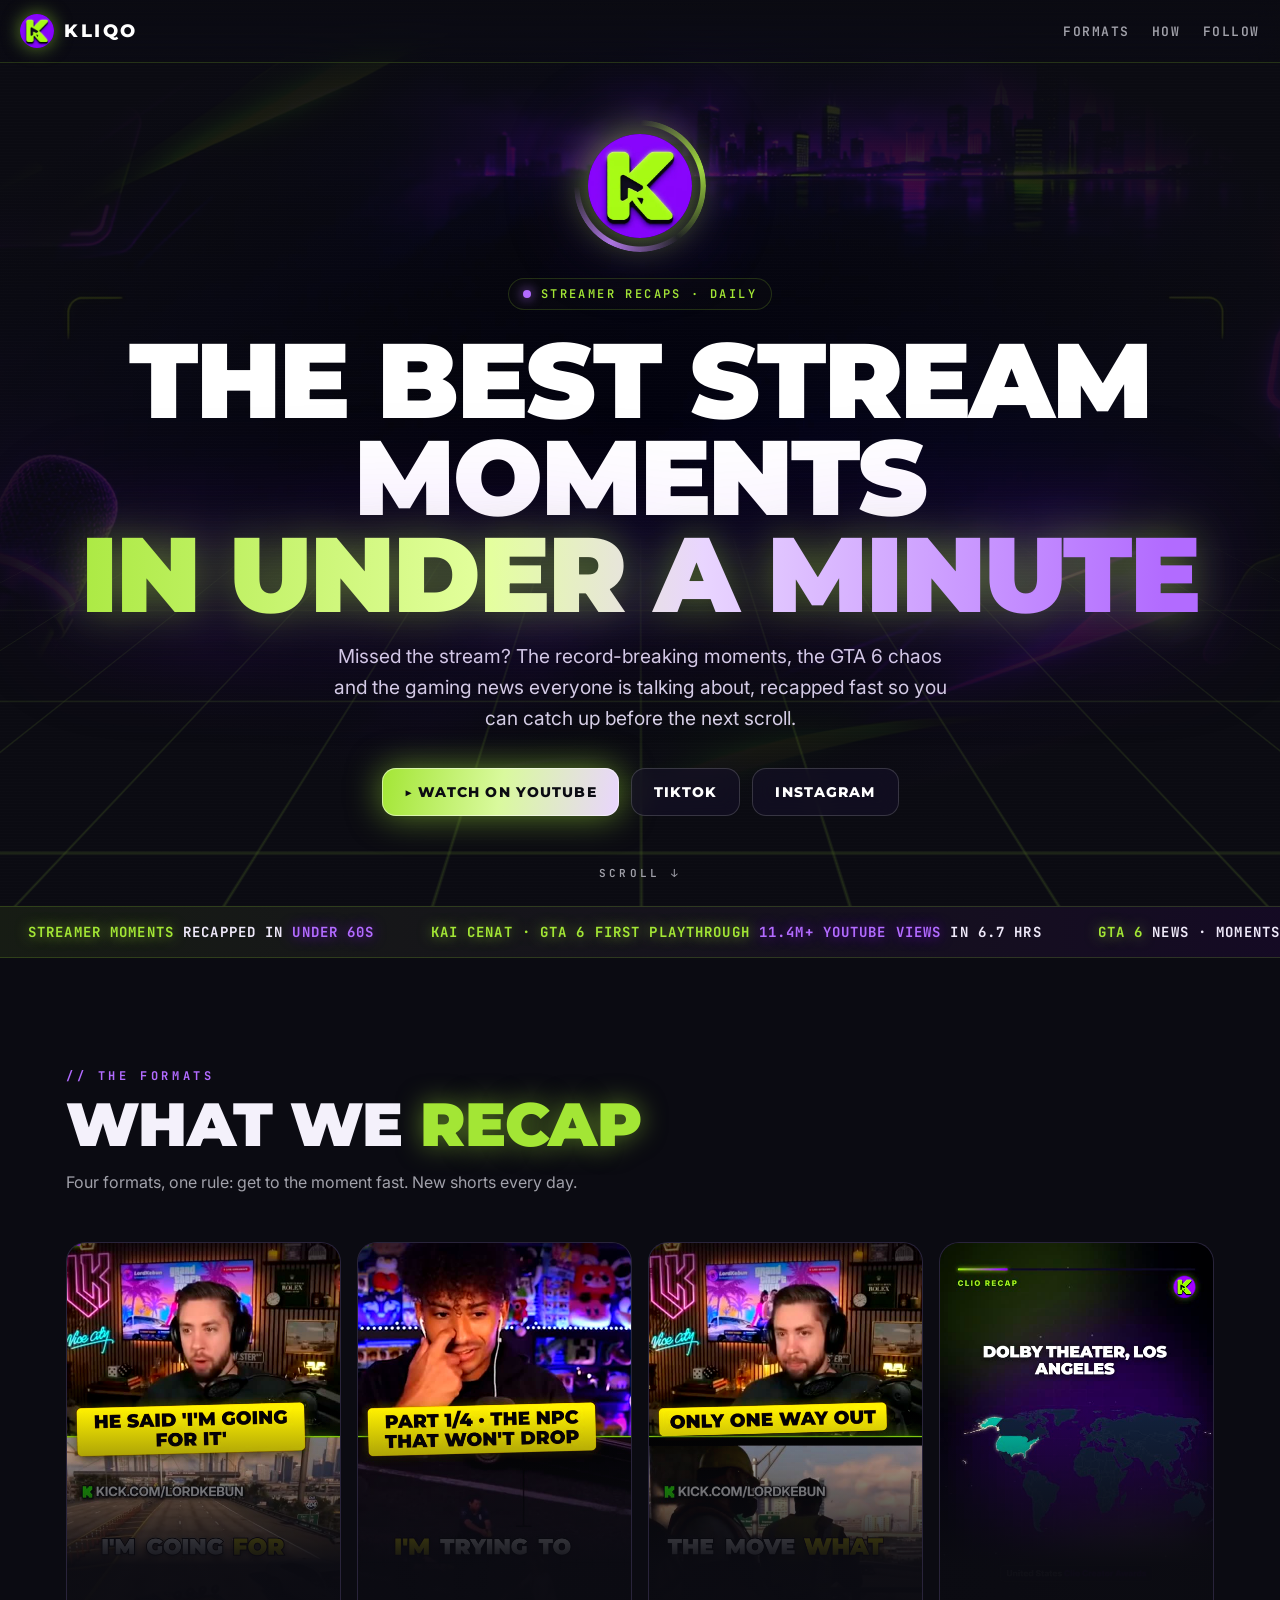
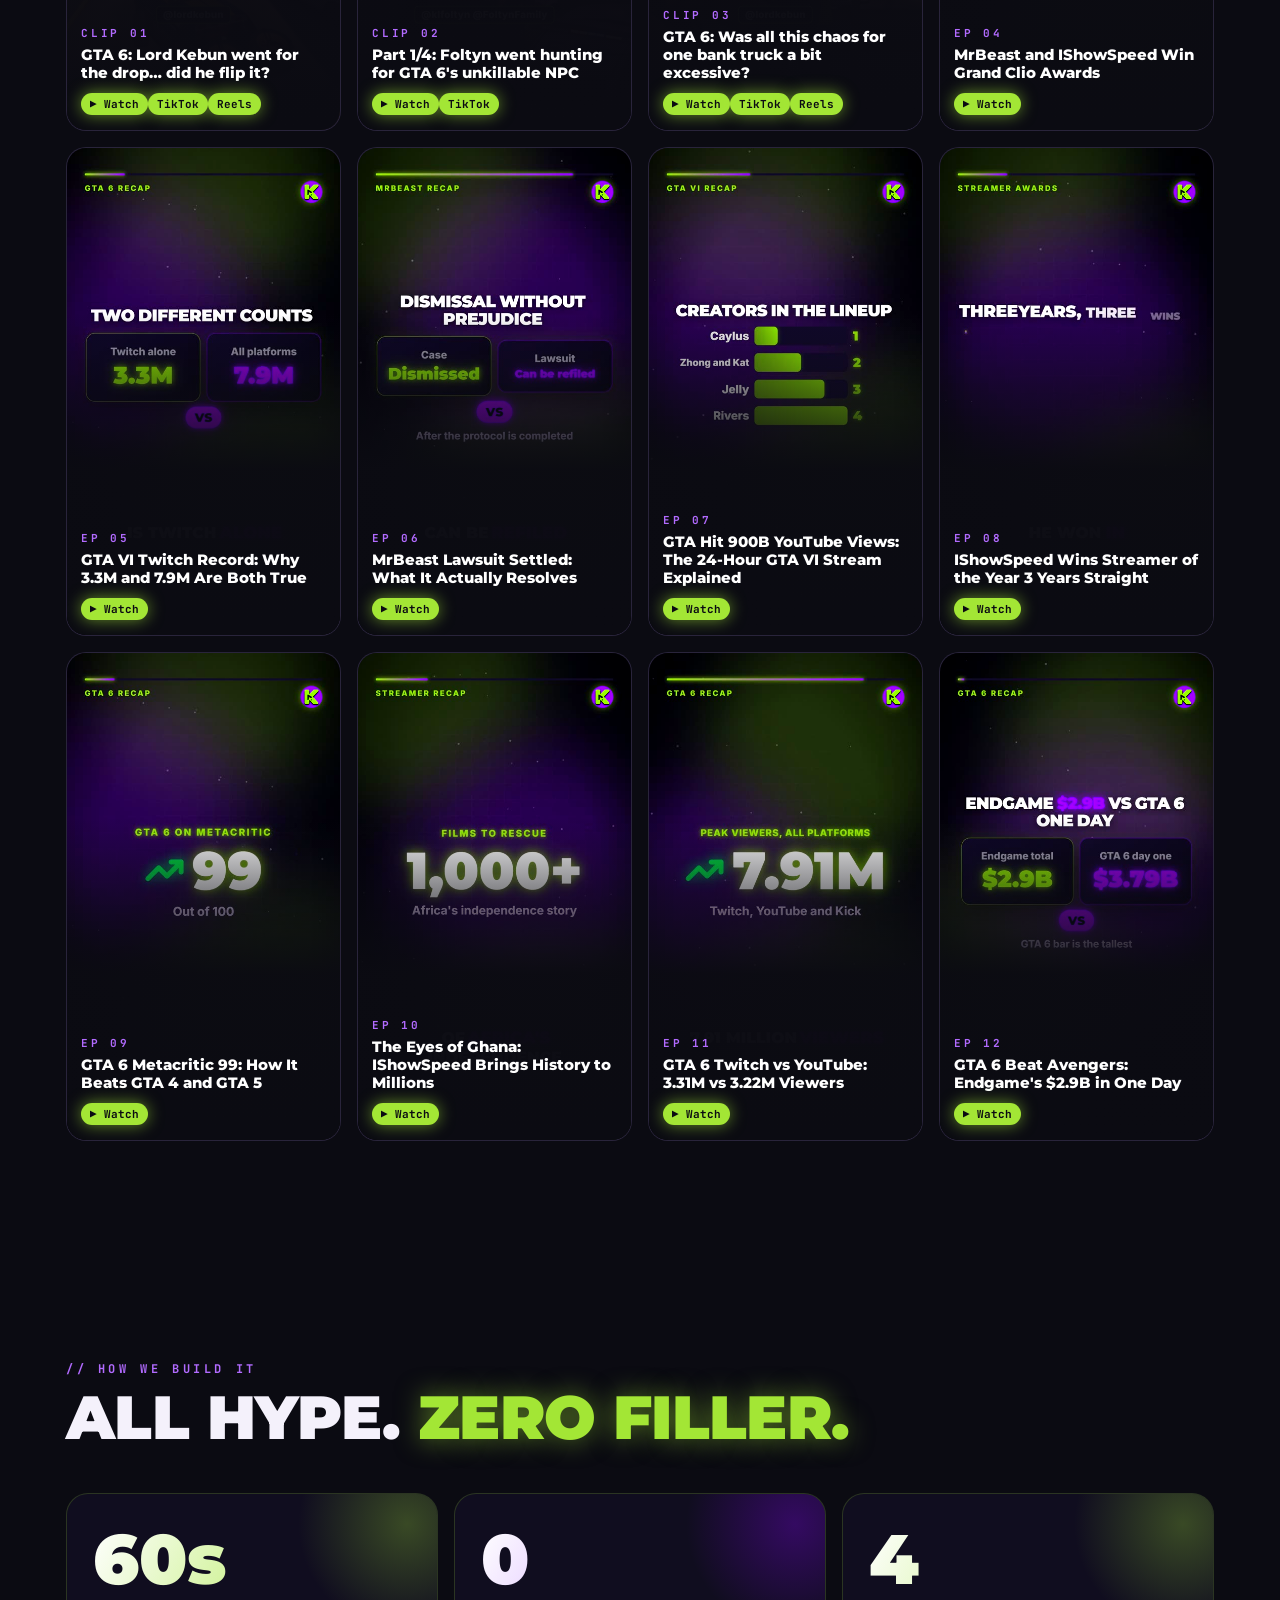
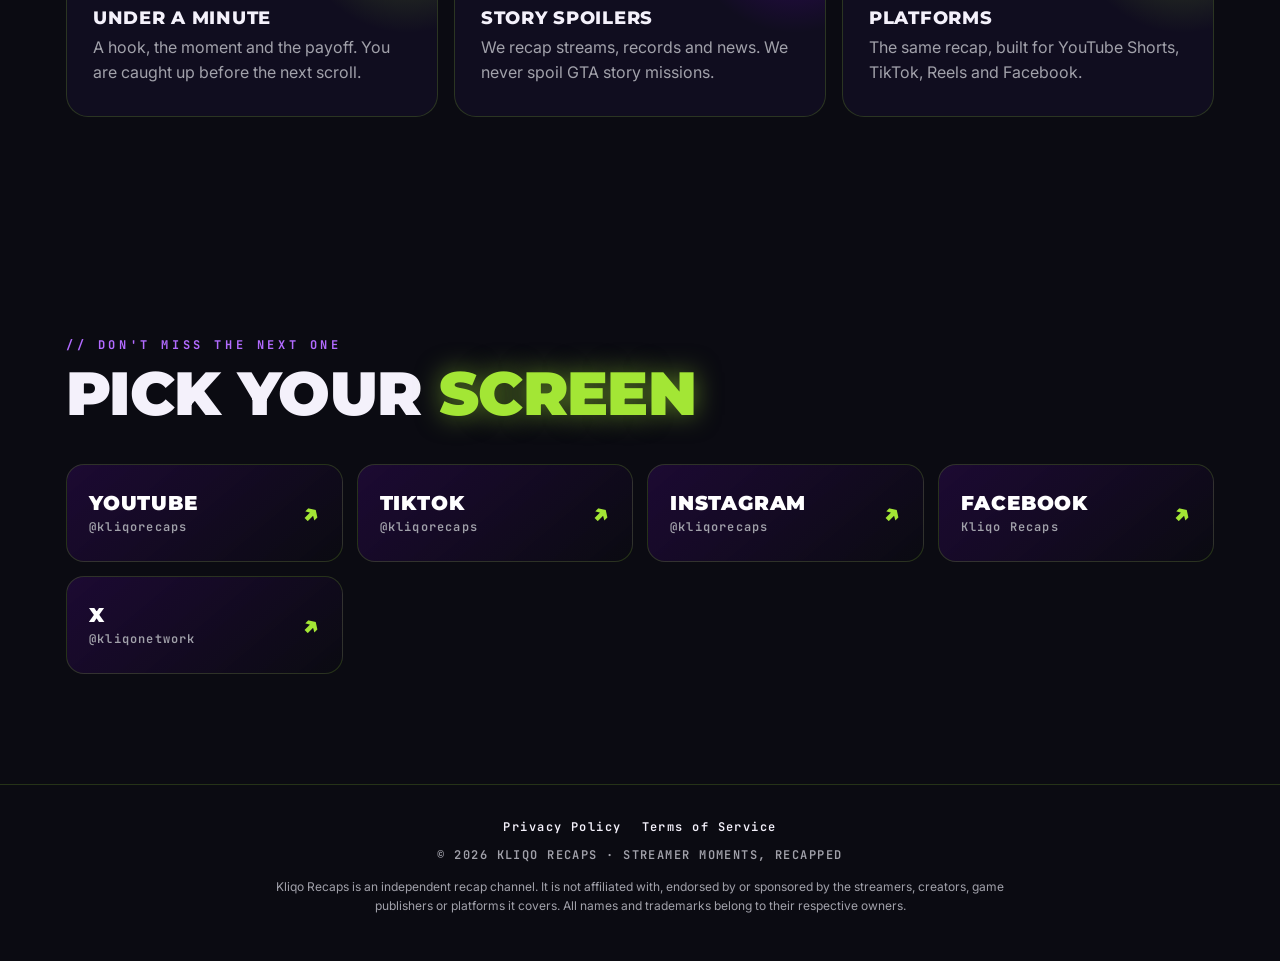
==== commit 6fd713b6: "Latest episodes 2026-11-27 05:56" ====
--- a/index.html
+++ b/index.html
@@ -64,53 +64,53 @@
       <p class="sub">Four formats, one rule: get to the moment fast. New shorts every day.</p>
     </div>
     <div class="eps">
+      <a class="ep reveal" href="https://www.youtube.com/shorts/a2NRWZYXOUg">
+        <img src="img/ep_a2NRWZYXOUg.jpg" alt="" loading="lazy">
+        <div class="meta"><div class="num">CLIP 01</div><h3>GTA 6: Lord Kebun went for the drop… did he flip it?</h3><span class="chip">▶ Watch</span><span class="chip">TikTok</span><span class="chip">Reels</span></div>
+      </a>
       <a class="ep reveal" href="https://www.youtube.com/shorts/XJS2WOYWlZA">
         <img src="img/ep_XJS2WOYWlZA.jpg" alt="" loading="lazy">
-        <div class="meta"><div class="num">CLIP 01</div><h3>Part 1/4: Foltyn went hunting for GTA 6&#x27;s unkillable NPC</h3><span class="chip">▶ Watch</span><span class="chip">TikTok</span></div>
+        <div class="meta"><div class="num">CLIP 02</div><h3>Part 1/4: Foltyn went hunting for GTA 6&#x27;s unkillable NPC</h3><span class="chip">▶ Watch</span><span class="chip">TikTok</span></div>
       </a>
       <a class="ep reveal" href="https://www.youtube.com/shorts/79QIzp0TkqE">
         <img src="img/ep_79QIzp0TkqE.jpg" alt="" loading="lazy">
-        <div class="meta"><div class="num">CLIP 02</div><h3>GTA 6: Was all this chaos for one bank truck a bit excessive?</h3><span class="chip">▶ Watch</span><span class="chip">TikTok</span><span class="chip">Reels</span></div>
+        <div class="meta"><div class="num">CLIP 03</div><h3>GTA 6: Was all this chaos for one bank truck a bit excessive?</h3><span class="chip">▶ Watch</span><span class="chip">TikTok</span><span class="chip">Reels</span></div>
       </a>
       <a class="ep reveal" href="https://www.youtube.com/shorts/Su27U1c5WXU">
         <img src="img/ep_Su27U1c5WXU.jpg" alt="" loading="lazy">
-        <div class="meta"><div class="num">EP 03</div><h3>MrBeast and IShowSpeed Win Grand Clio Awards</h3><span class="chip">▶ Watch</span></div>
+        <div class="meta"><div class="num">EP 04</div><h3>MrBeast and IShowSpeed Win Grand Clio Awards</h3><span class="chip">▶ Watch</span></div>
       </a>
       <a class="ep reveal" href="https://www.youtube.com/shorts/GFK-qJDQSB0">
         <img src="img/ep_GFK-qJDQSB0.jpg" alt="" loading="lazy">
-        <div class="meta"><div class="num">EP 04</div><h3>GTA VI Twitch Record: Why 3.3M and 7.9M Are Both True</h3><span class="chip">▶ Watch</span></div>
+        <div class="meta"><div class="num">EP 05</div><h3>GTA VI Twitch Record: Why 3.3M and 7.9M Are Both True</h3><span class="chip">▶ Watch</span></div>
       </a>
       <a class="ep reveal" href="https://www.youtube.com/shorts/jfXPn4OUVf8">
         <img src="img/ep_jfXPn4OUVf8.jpg" alt="" loading="lazy">
-        <div class="meta"><div class="num">EP 05</div><h3>MrBeast Lawsuit Settled: What It Actually Resolves</h3><span class="chip">▶ Watch</span></div>
+        <div class="meta"><div class="num">EP 06</div><h3>MrBeast Lawsuit Settled: What It Actually Resolves</h3><span class="chip">▶ Watch</span></div>
       </a>
       <a class="ep reveal" href="https://www.youtube.com/shorts/_7hBeodMGXo">
         <img src="img/ep__7hBeodMGXo.jpg" alt="" loading="lazy">
-        <div class="meta"><div class="num">EP 06</div><h3>GTA Hit 900B YouTube Views: The 24-Hour GTA VI Stream Explained</h3><span class="chip">▶ Watch</span></div>
+        <div class="meta"><div class="num">EP 07</div><h3>GTA Hit 900B YouTube Views: The 24-Hour GTA VI Stream Explained</h3><span class="chip">▶ Watch</span></div>
       </a>
       <a class="ep reveal" href="https://www.youtube.com/shorts/8v8Nix2HsLo">
         <img src="img/ep_8v8Nix2HsLo.jpg" alt="" loading="lazy">
-        <div class="meta"><div class="num">EP 07</div><h3>IShowSpeed Wins Streamer of the Year 3 Years Straight</h3><span class="chip">▶ Watch</span></div>
+        <div class="meta"><div class="num">EP 08</div><h3>IShowSpeed Wins Streamer of the Year 3 Years Straight</h3><span class="chip">▶ Watch</span></div>
       </a>
       <a class="ep reveal" href="https://www.youtube.com/shorts/gOLd1nCXJzo">
         <img src="img/ep_gOLd1nCXJzo.jpg" alt="" loading="lazy">
-        <div class="meta"><div class="num">EP 08</div><h3>GTA 6 Metacritic 99: How It Beats GTA 4 and GTA 5</h3><span class="chip">▶ Watch</span></div>
+        <div class="meta"><div class="num">EP 09</div><h3>GTA 6 Metacritic 99: How It Beats GTA 4 and GTA 5</h3><span class="chip">▶ Watch</span></div>
       </a>
       <a class="ep reveal" href="https://www.youtube.com/shorts/gb4QJvQzMIQ">
         <img src="img/ep_gb4QJvQzMIQ.jpg" alt="" loading="lazy">
-        <div class="meta"><div class="num">EP 09</div><h3>The Eyes of Ghana: IShowSpeed Brings History to Millions</h3><span class="chip">▶ Watch</span></div>
+        <div class="meta"><div class="num">EP 10</div><h3>The Eyes of Ghana: IShowSpeed Brings History to Millions</h3><span class="chip">▶ Watch</span></div>
       </a>
       <a class="ep reveal" href="https://www.youtube.com/shorts/67TFg1F2vJE">
         <img src="img/ep_67TFg1F2vJE.jpg" alt="" loading="lazy">
-        <div class="meta"><div class="num">EP 10</div><h3>GTA 6 Twitch vs YouTube: 3.31M vs 3.22M Viewers</h3><span class="chip">▶ Watch</span></div>
+        <div class="meta"><div class="num">EP 11</div><h3>GTA 6 Twitch vs YouTube: 3.31M vs 3.22M Viewers</h3><span class="chip">▶ Watch</span></div>
       </a>
       <a class="ep reveal" href="https://www.youtube.com/shorts/wb5452utgSo">
         <img src="img/ep_wb5452utgSo.jpg" alt="" loading="lazy">
-        <div class="meta"><div class="num">EP 11</div><h3>GTA 6 Beat Avengers: Endgame&#x27;s $2.9B in One Day</h3><span class="chip">▶ Watch</span></div>
-      </a>
-      <a class="ep reveal" href="https://www.youtube.com/shorts/NHg6Xgusc2k">
-        <img src="img/ep_NHg6Xgusc2k.jpg" alt="" loading="lazy">
-        <div class="meta"><div class="num">EP 12</div><h3>Kai Cenat Beat 4 GTA Games in Under 100 Hours</h3><span class="chip">▶ Watch</span></div>
+        <div class="meta"><div class="num">EP 12</div><h3>GTA 6 Beat Avengers: Endgame&#x27;s $2.9B in One Day</h3><span class="chip">▶ Watch</span></div>
       </a>
     </div>
   </div>
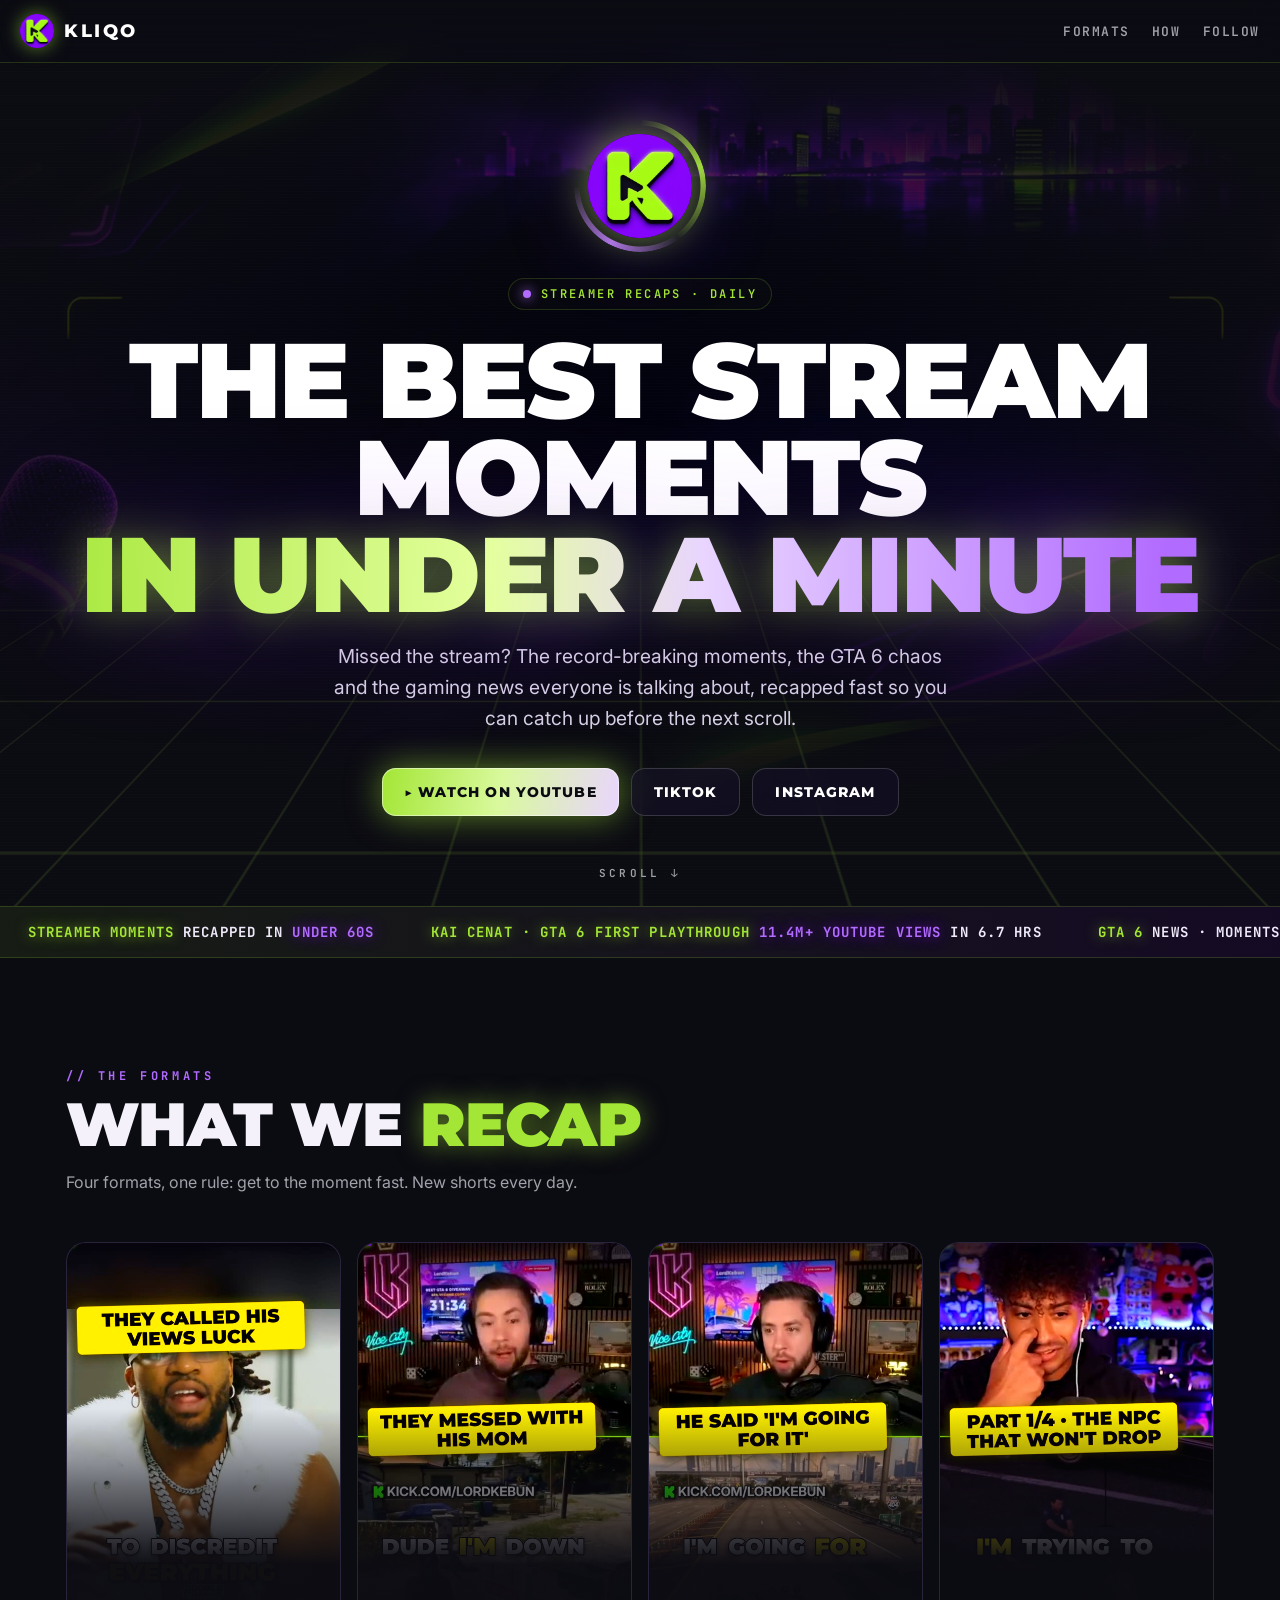
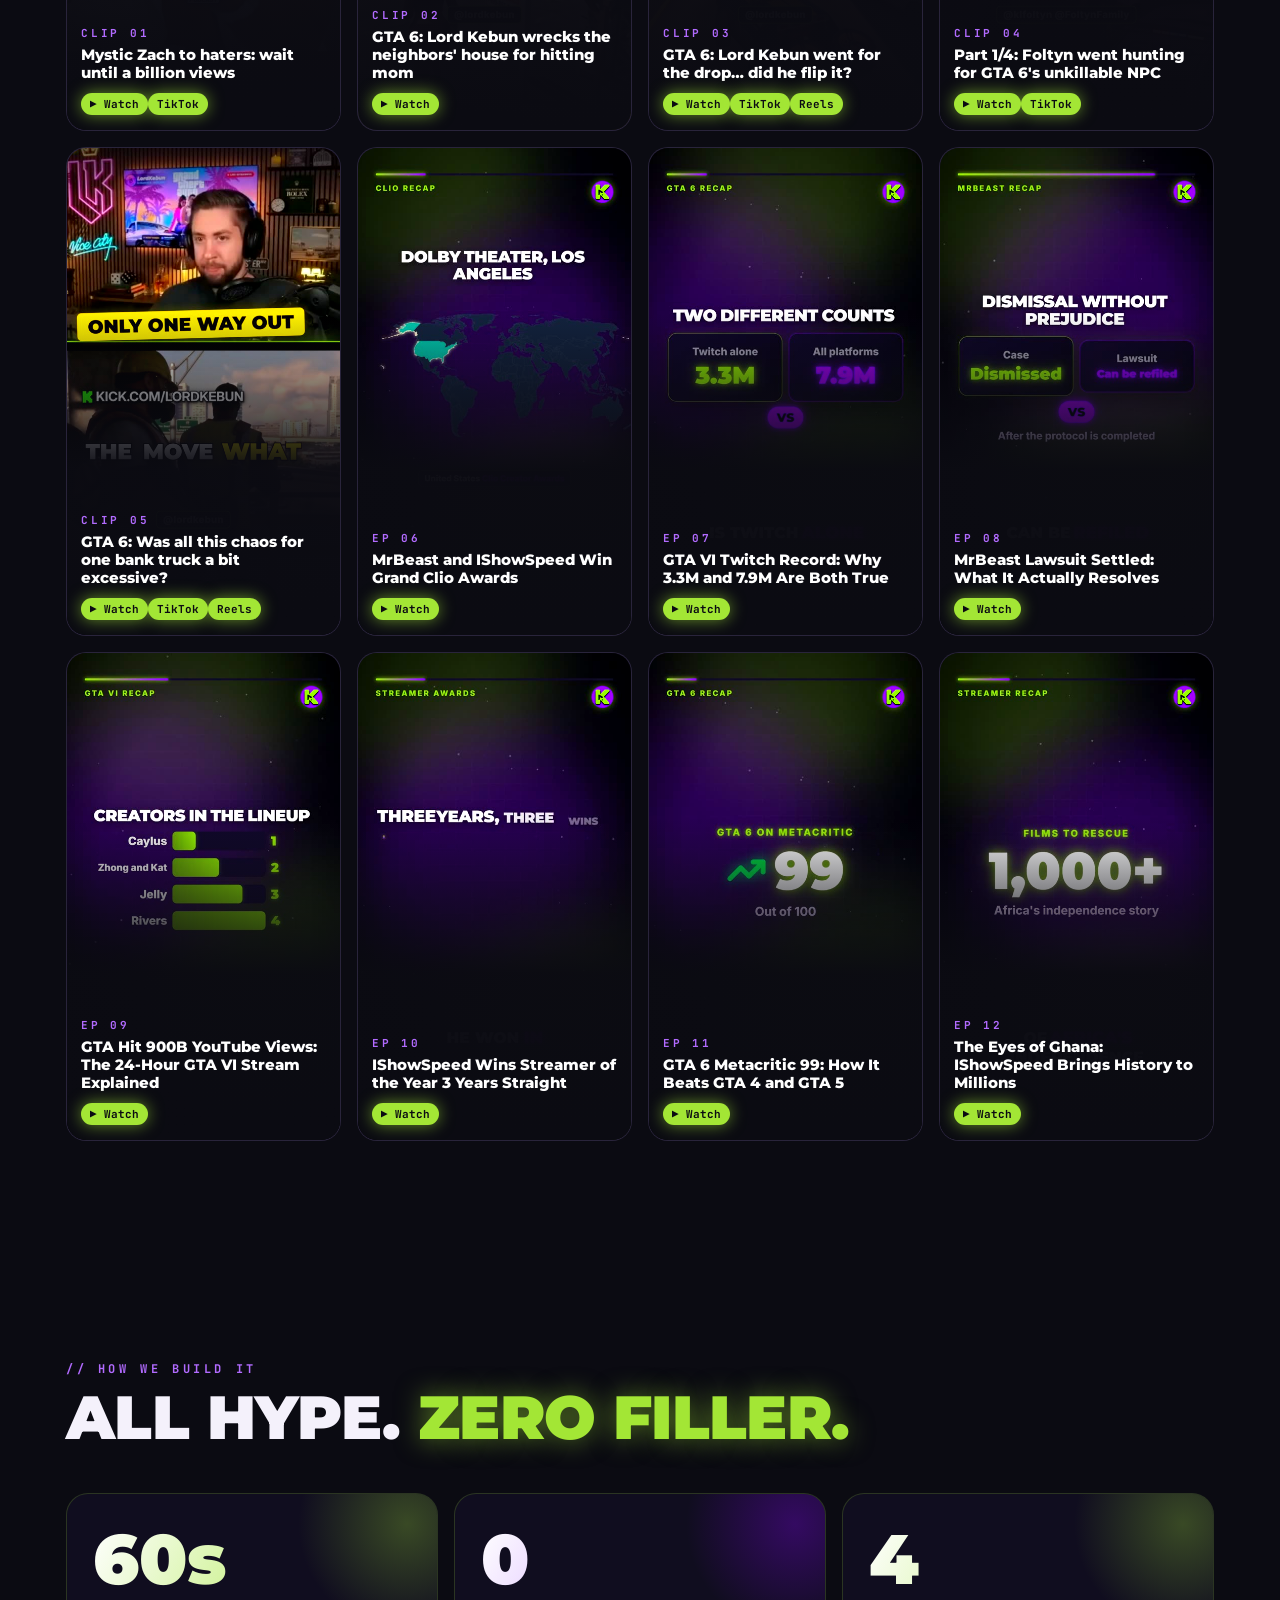
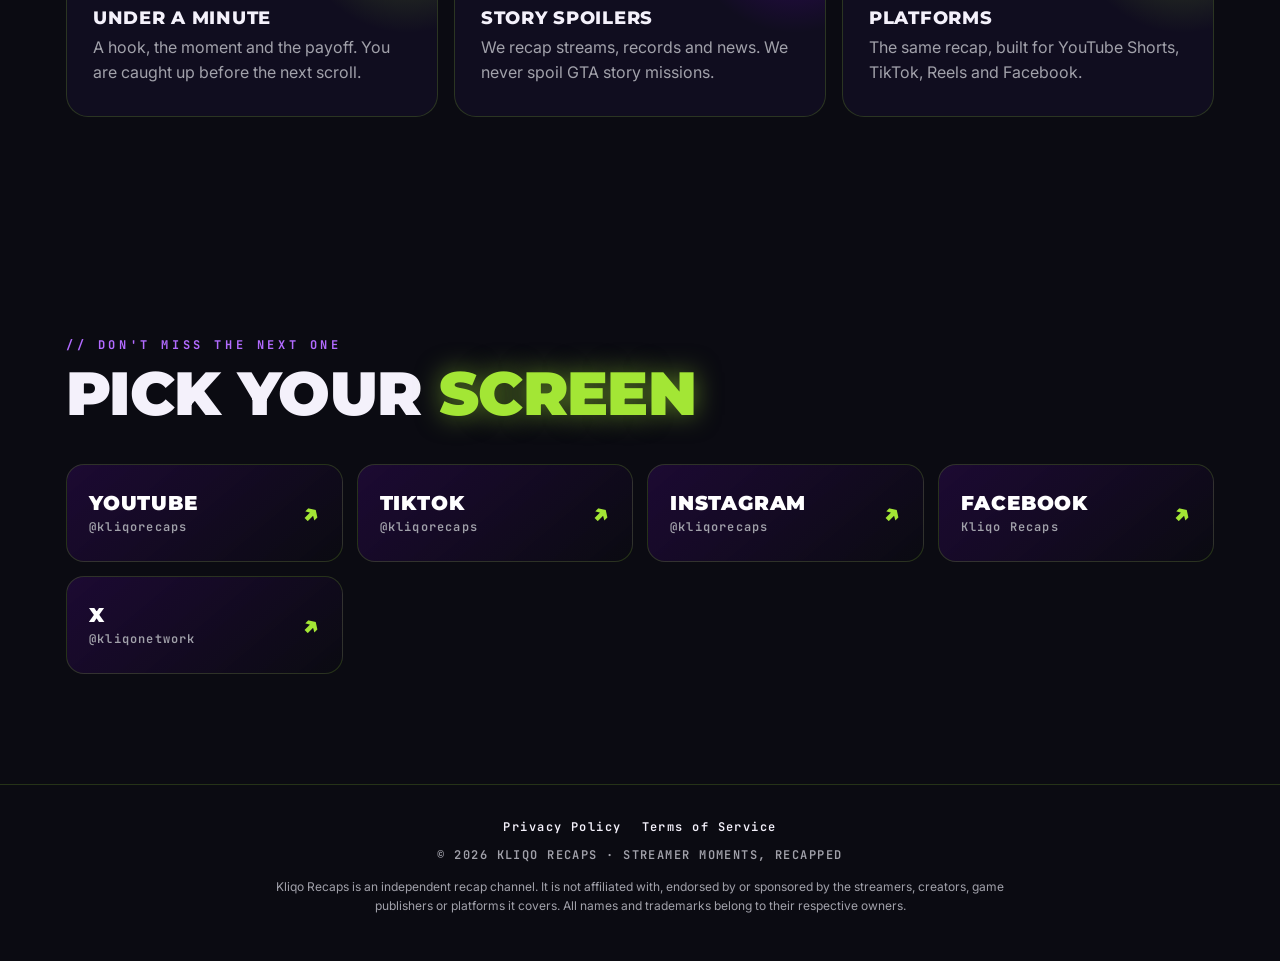
==== commit cba3fcab: "Latest episodes 2026-11-27 18:06" ====
--- a/index.html
+++ b/index.html
@@ -64,53 +64,53 @@
       <p class="sub">Four formats, one rule: get to the moment fast. New shorts every day.</p>
     </div>
     <div class="eps">
+      <a class="ep reveal" href="https://www.youtube.com/shorts/u74_8ZWfDOU">
+        <img src="img/ep_u74_8ZWfDOU.jpg" alt="" loading="lazy">
+        <div class="meta"><div class="num">CLIP 01</div><h3>Mystic Zach to haters: wait until a billion views</h3><span class="chip">▶ Watch</span><span class="chip">TikTok</span></div>
+      </a>
+      <a class="ep reveal" href="https://www.youtube.com/shorts/0R3dmzl5_ZQ">
+        <img src="img/ep_0R3dmzl5_ZQ.jpg" alt="" loading="lazy">
+        <div class="meta"><div class="num">CLIP 02</div><h3>GTA 6: Lord Kebun wrecks the neighbors&#x27; house for hitting mom</h3><span class="chip">▶ Watch</span></div>
+      </a>
       <a class="ep reveal" href="https://www.youtube.com/shorts/a2NRWZYXOUg">
         <img src="img/ep_a2NRWZYXOUg.jpg" alt="" loading="lazy">
-        <div class="meta"><div class="num">CLIP 01</div><h3>GTA 6: Lord Kebun went for the drop… did he flip it?</h3><span class="chip">▶ Watch</span><span class="chip">TikTok</span><span class="chip">Reels</span></div>
+        <div class="meta"><div class="num">CLIP 03</div><h3>GTA 6: Lord Kebun went for the drop… did he flip it?</h3><span class="chip">▶ Watch</span><span class="chip">TikTok</span><span class="chip">Reels</span></div>
       </a>
       <a class="ep reveal" href="https://www.youtube.com/shorts/XJS2WOYWlZA">
         <img src="img/ep_XJS2WOYWlZA.jpg" alt="" loading="lazy">
-        <div class="meta"><div class="num">CLIP 02</div><h3>Part 1/4: Foltyn went hunting for GTA 6&#x27;s unkillable NPC</h3><span class="chip">▶ Watch</span><span class="chip">TikTok</span></div>
+        <div class="meta"><div class="num">CLIP 04</div><h3>Part 1/4: Foltyn went hunting for GTA 6&#x27;s unkillable NPC</h3><span class="chip">▶ Watch</span><span class="chip">TikTok</span></div>
       </a>
       <a class="ep reveal" href="https://www.youtube.com/shorts/79QIzp0TkqE">
         <img src="img/ep_79QIzp0TkqE.jpg" alt="" loading="lazy">
-        <div class="meta"><div class="num">CLIP 03</div><h3>GTA 6: Was all this chaos for one bank truck a bit excessive?</h3><span class="chip">▶ Watch</span><span class="chip">TikTok</span><span class="chip">Reels</span></div>
+        <div class="meta"><div class="num">CLIP 05</div><h3>GTA 6: Was all this chaos for one bank truck a bit excessive?</h3><span class="chip">▶ Watch</span><span class="chip">TikTok</span><span class="chip">Reels</span></div>
       </a>
       <a class="ep reveal" href="https://www.youtube.com/shorts/Su27U1c5WXU">
         <img src="img/ep_Su27U1c5WXU.jpg" alt="" loading="lazy">
-        <div class="meta"><div class="num">EP 04</div><h3>MrBeast and IShowSpeed Win Grand Clio Awards</h3><span class="chip">▶ Watch</span></div>
+        <div class="meta"><div class="num">EP 06</div><h3>MrBeast and IShowSpeed Win Grand Clio Awards</h3><span class="chip">▶ Watch</span></div>
       </a>
       <a class="ep reveal" href="https://www.youtube.com/shorts/GFK-qJDQSB0">
         <img src="img/ep_GFK-qJDQSB0.jpg" alt="" loading="lazy">
-        <div class="meta"><div class="num">EP 05</div><h3>GTA VI Twitch Record: Why 3.3M and 7.9M Are Both True</h3><span class="chip">▶ Watch</span></div>
+        <div class="meta"><div class="num">EP 07</div><h3>GTA VI Twitch Record: Why 3.3M and 7.9M Are Both True</h3><span class="chip">▶ Watch</span></div>
       </a>
       <a class="ep reveal" href="https://www.youtube.com/shorts/jfXPn4OUVf8">
         <img src="img/ep_jfXPn4OUVf8.jpg" alt="" loading="lazy">
-        <div class="meta"><div class="num">EP 06</div><h3>MrBeast Lawsuit Settled: What It Actually Resolves</h3><span class="chip">▶ Watch</span></div>
+        <div class="meta"><div class="num">EP 08</div><h3>MrBeast Lawsuit Settled: What It Actually Resolves</h3><span class="chip">▶ Watch</span></div>
       </a>
       <a class="ep reveal" href="https://www.youtube.com/shorts/_7hBeodMGXo">
         <img src="img/ep__7hBeodMGXo.jpg" alt="" loading="lazy">
-        <div class="meta"><div class="num">EP 07</div><h3>GTA Hit 900B YouTube Views: The 24-Hour GTA VI Stream Explained</h3><span class="chip">▶ Watch</span></div>
+        <div class="meta"><div class="num">EP 09</div><h3>GTA Hit 900B YouTube Views: The 24-Hour GTA VI Stream Explained</h3><span class="chip">▶ Watch</span></div>
       </a>
       <a class="ep reveal" href="https://www.youtube.com/shorts/8v8Nix2HsLo">
         <img src="img/ep_8v8Nix2HsLo.jpg" alt="" loading="lazy">
-        <div class="meta"><div class="num">EP 08</div><h3>IShowSpeed Wins Streamer of the Year 3 Years Straight</h3><span class="chip">▶ Watch</span></div>
+        <div class="meta"><div class="num">EP 10</div><h3>IShowSpeed Wins Streamer of the Year 3 Years Straight</h3><span class="chip">▶ Watch</span></div>
       </a>
       <a class="ep reveal" href="https://www.youtube.com/shorts/gOLd1nCXJzo">
         <img src="img/ep_gOLd1nCXJzo.jpg" alt="" loading="lazy">
-        <div class="meta"><div class="num">EP 09</div><h3>GTA 6 Metacritic 99: How It Beats GTA 4 and GTA 5</h3><span class="chip">▶ Watch</span></div>
+        <div class="meta"><div class="num">EP 11</div><h3>GTA 6 Metacritic 99: How It Beats GTA 4 and GTA 5</h3><span class="chip">▶ Watch</span></div>
       </a>
       <a class="ep reveal" href="https://www.youtube.com/shorts/gb4QJvQzMIQ">
         <img src="img/ep_gb4QJvQzMIQ.jpg" alt="" loading="lazy">
-        <div class="meta"><div class="num">EP 10</div><h3>The Eyes of Ghana: IShowSpeed Brings History to Millions</h3><span class="chip">▶ Watch</span></div>
-      </a>
-      <a class="ep reveal" href="https://www.youtube.com/shorts/67TFg1F2vJE">
-        <img src="img/ep_67TFg1F2vJE.jpg" alt="" loading="lazy">
-        <div class="meta"><div class="num">EP 11</div><h3>GTA 6 Twitch vs YouTube: 3.31M vs 3.22M Viewers</h3><span class="chip">▶ Watch</span></div>
-      </a>
-      <a class="ep reveal" href="https://www.youtube.com/shorts/wb5452utgSo">
-        <img src="img/ep_wb5452utgSo.jpg" alt="" loading="lazy">
-        <div class="meta"><div class="num">EP 12</div><h3>GTA 6 Beat Avengers: Endgame&#x27;s $2.9B in One Day</h3><span class="chip">▶ Watch</span></div>
+        <div class="meta"><div class="num">EP 12</div><h3>The Eyes of Ghana: IShowSpeed Brings History to Millions</h3><span class="chip">▶ Watch</span></div>
       </a>
     </div>
   </div>
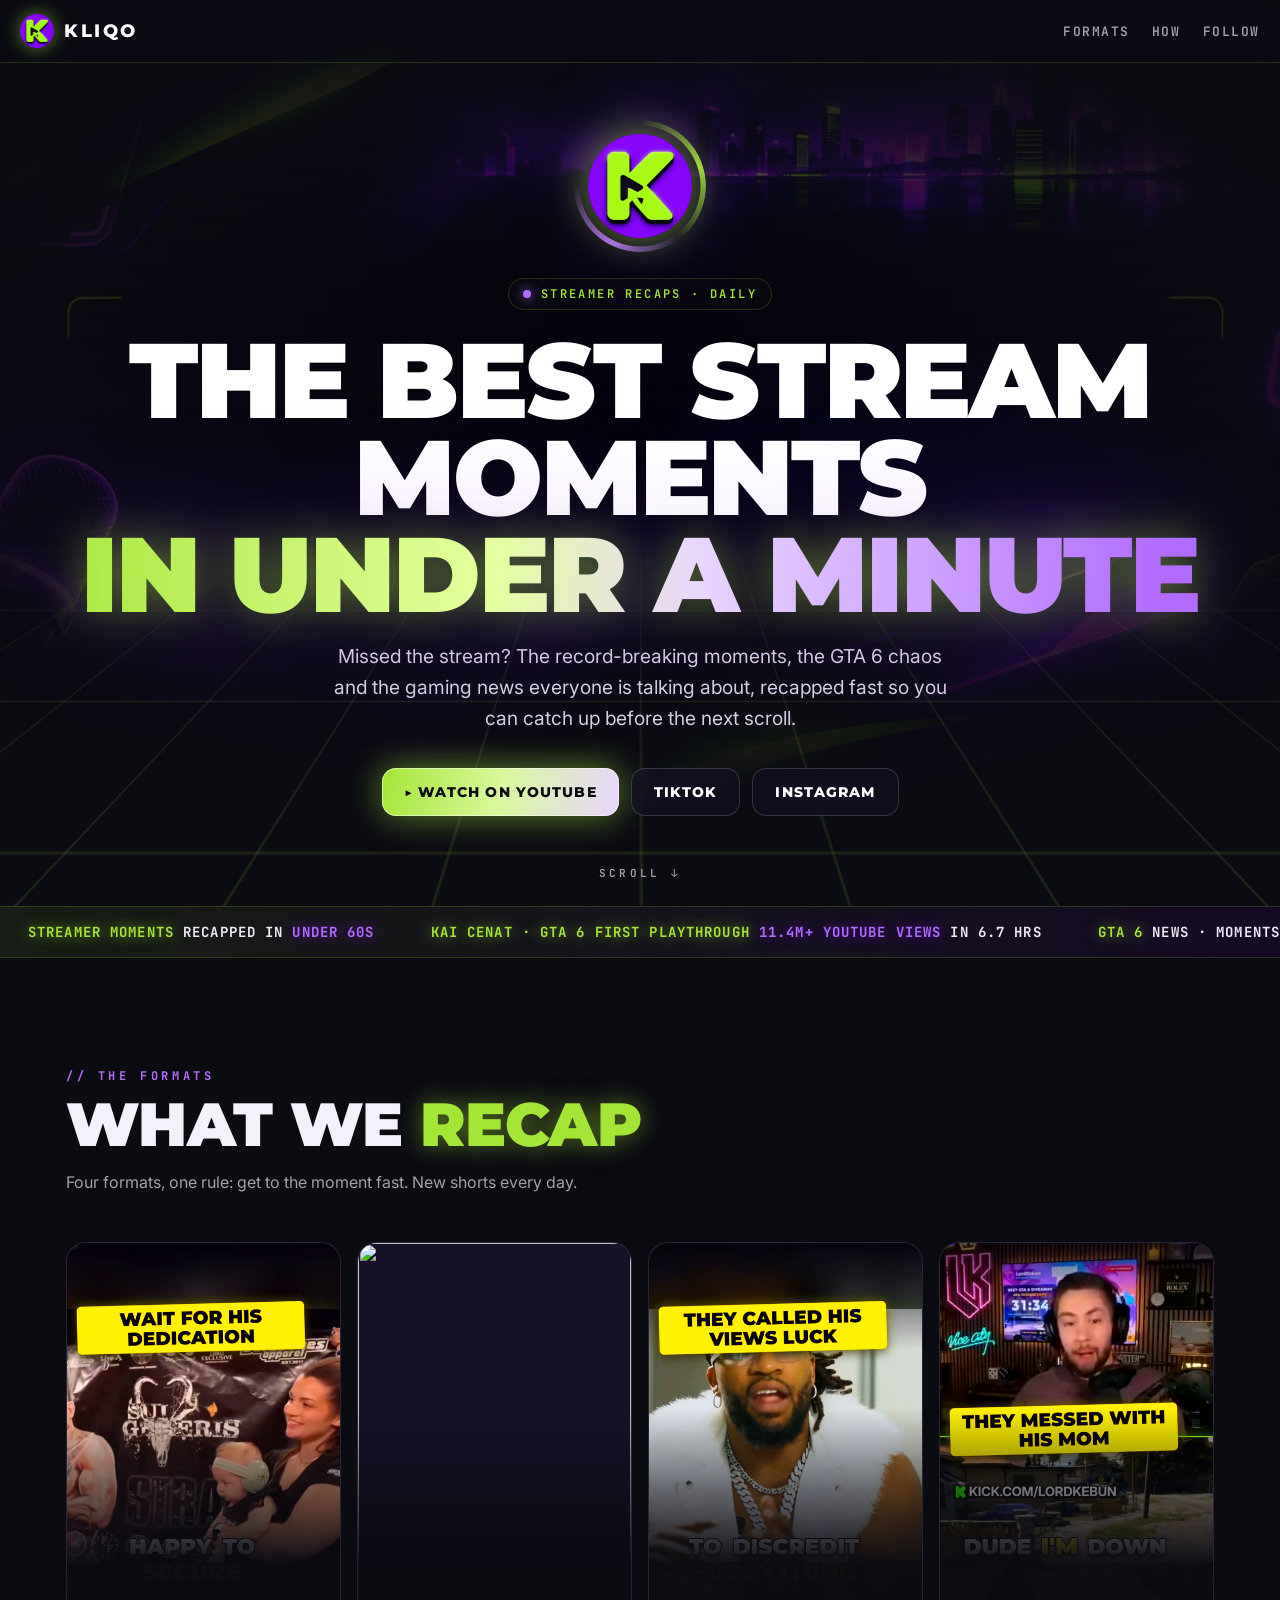
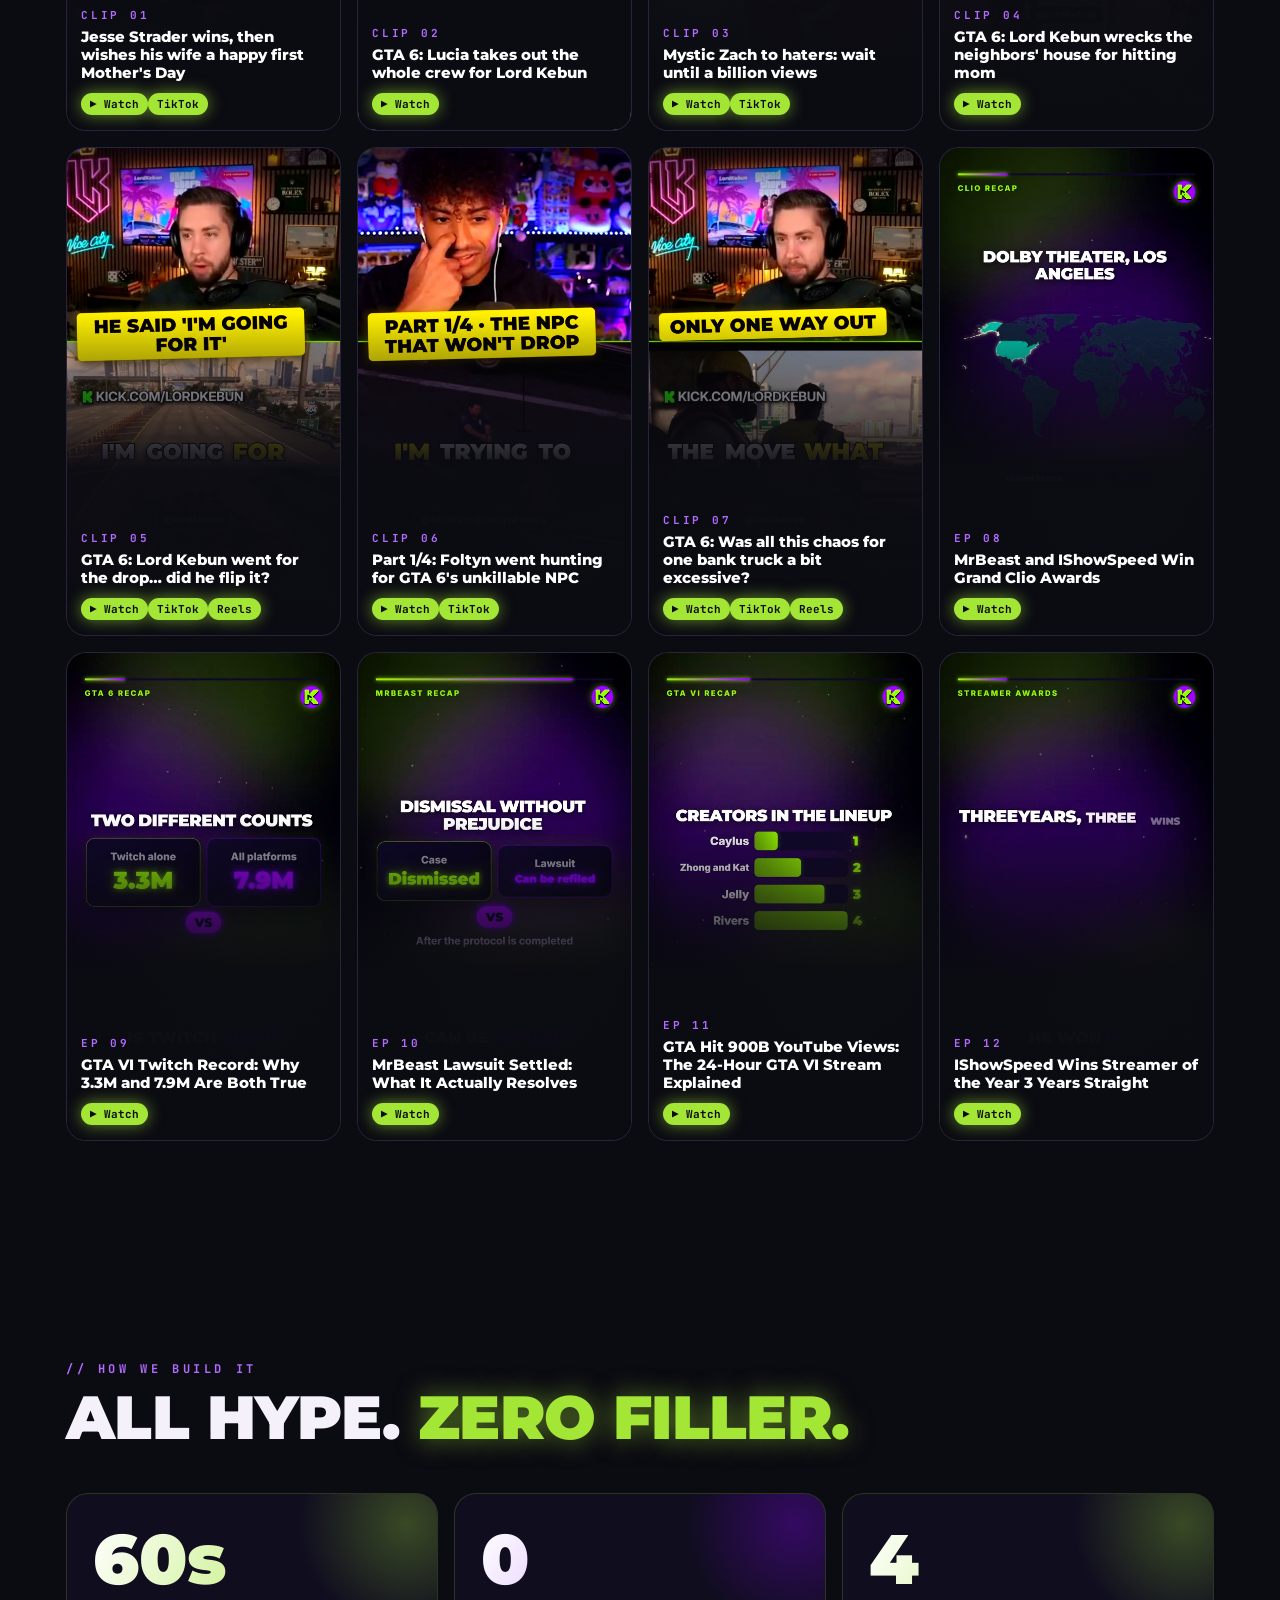
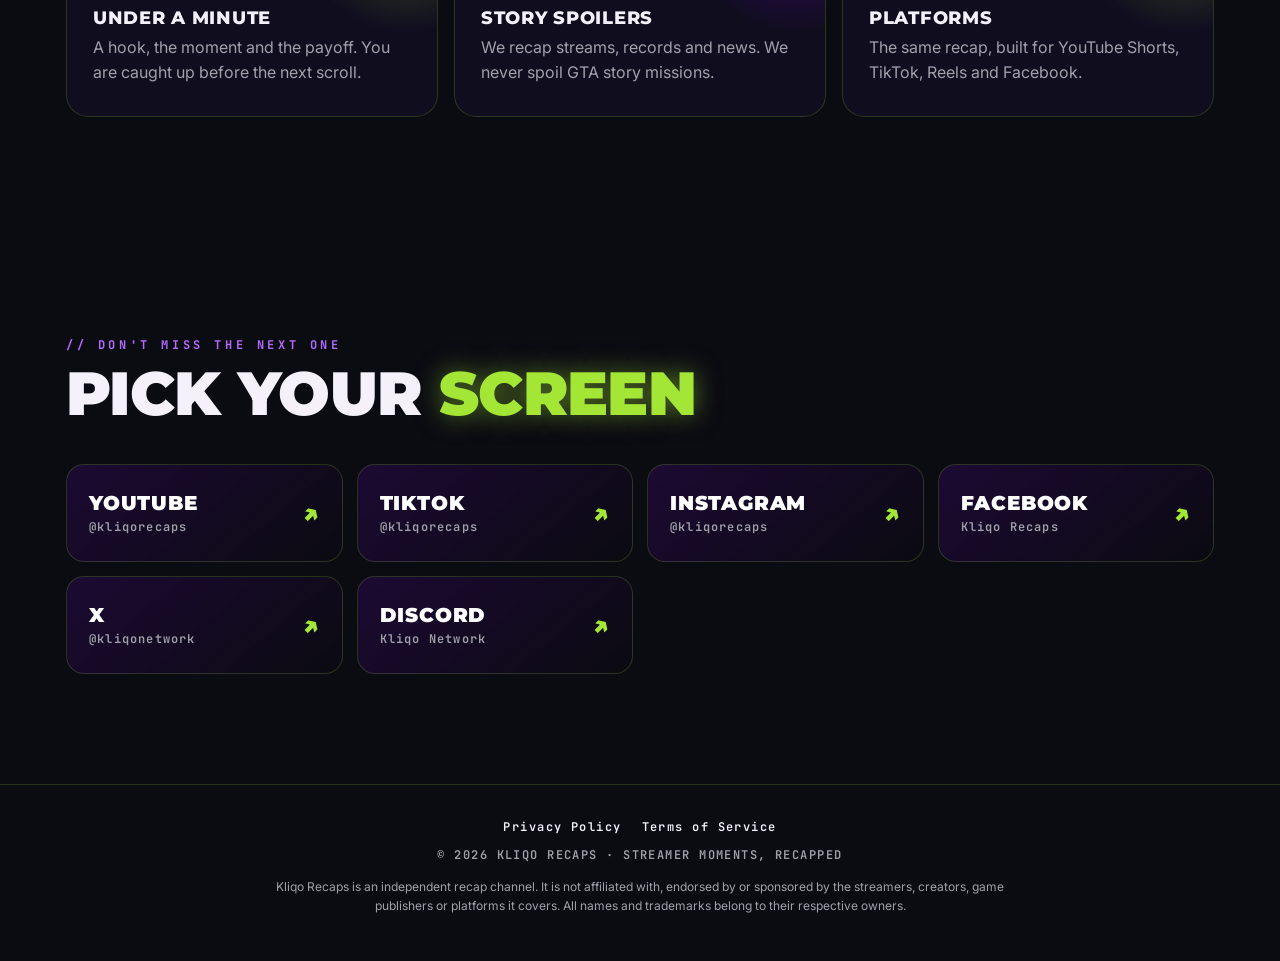
==== commit a2a802b0: "Latest episodes 2026-11-27 21:45" ====
--- a/index.html
+++ b/index.html
@@ -64,53 +64,53 @@
       <p class="sub">Four formats, one rule: get to the moment fast. New shorts every day.</p>
     </div>
     <div class="eps">
+      <a class="ep reveal" href="https://www.youtube.com/shorts/CXTrZ3hDWlo">
+        <img src="img/ep_CXTrZ3hDWlo.jpg" alt="" loading="lazy">
+        <div class="meta"><div class="num">CLIP 01</div><h3>Jesse Strader wins, then wishes his wife a happy first Mother&#x27;s Day</h3><span class="chip">▶ Watch</span><span class="chip">TikTok</span></div>
+      </a>
+      <a class="ep reveal" href="https://www.youtube.com/shorts/2aiADuv2Ers">
+        <img src="https://i.ytimg.com/vi/2aiADuv2Ers/hqdefault.jpg" alt="" loading="lazy">
+        <div class="meta"><div class="num">CLIP 02</div><h3>GTA 6: Lucia takes out the whole crew for Lord Kebun</h3><span class="chip">▶ Watch</span></div>
+      </a>
       <a class="ep reveal" href="https://www.youtube.com/shorts/u74_8ZWfDOU">
         <img src="img/ep_u74_8ZWfDOU.jpg" alt="" loading="lazy">
-        <div class="meta"><div class="num">CLIP 01</div><h3>Mystic Zach to haters: wait until a billion views</h3><span class="chip">▶ Watch</span><span class="chip">TikTok</span></div>
+        <div class="meta"><div class="num">CLIP 03</div><h3>Mystic Zach to haters: wait until a billion views</h3><span class="chip">▶ Watch</span><span class="chip">TikTok</span></div>
       </a>
       <a class="ep reveal" href="https://www.youtube.com/shorts/0R3dmzl5_ZQ">
         <img src="img/ep_0R3dmzl5_ZQ.jpg" alt="" loading="lazy">
-        <div class="meta"><div class="num">CLIP 02</div><h3>GTA 6: Lord Kebun wrecks the neighbors&#x27; house for hitting mom</h3><span class="chip">▶ Watch</span></div>
+        <div class="meta"><div class="num">CLIP 04</div><h3>GTA 6: Lord Kebun wrecks the neighbors&#x27; house for hitting mom</h3><span class="chip">▶ Watch</span></div>
       </a>
       <a class="ep reveal" href="https://www.youtube.com/shorts/a2NRWZYXOUg">
         <img src="img/ep_a2NRWZYXOUg.jpg" alt="" loading="lazy">
-        <div class="meta"><div class="num">CLIP 03</div><h3>GTA 6: Lord Kebun went for the drop… did he flip it?</h3><span class="chip">▶ Watch</span><span class="chip">TikTok</span><span class="chip">Reels</span></div>
+        <div class="meta"><div class="num">CLIP 05</div><h3>GTA 6: Lord Kebun went for the drop… did he flip it?</h3><span class="chip">▶ Watch</span><span class="chip">TikTok</span><span class="chip">Reels</span></div>
       </a>
       <a class="ep reveal" href="https://www.youtube.com/shorts/XJS2WOYWlZA">
         <img src="img/ep_XJS2WOYWlZA.jpg" alt="" loading="lazy">
-        <div class="meta"><div class="num">CLIP 04</div><h3>Part 1/4: Foltyn went hunting for GTA 6&#x27;s unkillable NPC</h3><span class="chip">▶ Watch</span><span class="chip">TikTok</span></div>
+        <div class="meta"><div class="num">CLIP 06</div><h3>Part 1/4: Foltyn went hunting for GTA 6&#x27;s unkillable NPC</h3><span class="chip">▶ Watch</span><span class="chip">TikTok</span></div>
       </a>
       <a class="ep reveal" href="https://www.youtube.com/shorts/79QIzp0TkqE">
         <img src="img/ep_79QIzp0TkqE.jpg" alt="" loading="lazy">
-        <div class="meta"><div class="num">CLIP 05</div><h3>GTA 6: Was all this chaos for one bank truck a bit excessive?</h3><span class="chip">▶ Watch</span><span class="chip">TikTok</span><span class="chip">Reels</span></div>
+        <div class="meta"><div class="num">CLIP 07</div><h3>GTA 6: Was all this chaos for one bank truck a bit excessive?</h3><span class="chip">▶ Watch</span><span class="chip">TikTok</span><span class="chip">Reels</span></div>
       </a>
       <a class="ep reveal" href="https://www.youtube.com/shorts/Su27U1c5WXU">
         <img src="img/ep_Su27U1c5WXU.jpg" alt="" loading="lazy">
-        <div class="meta"><div class="num">EP 06</div><h3>MrBeast and IShowSpeed Win Grand Clio Awards</h3><span class="chip">▶ Watch</span></div>
+        <div class="meta"><div class="num">EP 08</div><h3>MrBeast and IShowSpeed Win Grand Clio Awards</h3><span class="chip">▶ Watch</span></div>
       </a>
       <a class="ep reveal" href="https://www.youtube.com/shorts/GFK-qJDQSB0">
         <img src="img/ep_GFK-qJDQSB0.jpg" alt="" loading="lazy">
-        <div class="meta"><div class="num">EP 07</div><h3>GTA VI Twitch Record: Why 3.3M and 7.9M Are Both True</h3><span class="chip">▶ Watch</span></div>
+        <div class="meta"><div class="num">EP 09</div><h3>GTA VI Twitch Record: Why 3.3M and 7.9M Are Both True</h3><span class="chip">▶ Watch</span></div>
       </a>
       <a class="ep reveal" href="https://www.youtube.com/shorts/jfXPn4OUVf8">
         <img src="img/ep_jfXPn4OUVf8.jpg" alt="" loading="lazy">
-        <div class="meta"><div class="num">EP 08</div><h3>MrBeast Lawsuit Settled: What It Actually Resolves</h3><span class="chip">▶ Watch</span></div>
+        <div class="meta"><div class="num">EP 10</div><h3>MrBeast Lawsuit Settled: What It Actually Resolves</h3><span class="chip">▶ Watch</span></div>
       </a>
       <a class="ep reveal" href="https://www.youtube.com/shorts/_7hBeodMGXo">
         <img src="img/ep__7hBeodMGXo.jpg" alt="" loading="lazy">
-        <div class="meta"><div class="num">EP 09</div><h3>GTA Hit 900B YouTube Views: The 24-Hour GTA VI Stream Explained</h3><span class="chip">▶ Watch</span></div>
+        <div class="meta"><div class="num">EP 11</div><h3>GTA Hit 900B YouTube Views: The 24-Hour GTA VI Stream Explained</h3><span class="chip">▶ Watch</span></div>
       </a>
       <a class="ep reveal" href="https://www.youtube.com/shorts/8v8Nix2HsLo">
         <img src="img/ep_8v8Nix2HsLo.jpg" alt="" loading="lazy">
-        <div class="meta"><div class="num">EP 10</div><h3>IShowSpeed Wins Streamer of the Year 3 Years Straight</h3><span class="chip">▶ Watch</span></div>
-      </a>
-      <a class="ep reveal" href="https://www.youtube.com/shorts/gOLd1nCXJzo">
-        <img src="img/ep_gOLd1nCXJzo.jpg" alt="" loading="lazy">
-        <div class="meta"><div class="num">EP 11</div><h3>GTA 6 Metacritic 99: How It Beats GTA 4 and GTA 5</h3><span class="chip">▶ Watch</span></div>
-      </a>
-      <a class="ep reveal" href="https://www.youtube.com/shorts/gb4QJvQzMIQ">
-        <img src="img/ep_gb4QJvQzMIQ.jpg" alt="" loading="lazy">
-        <div class="meta"><div class="num">EP 12</div><h3>The Eyes of Ghana: IShowSpeed Brings History to Millions</h3><span class="chip">▶ Watch</span></div>
+        <div class="meta"><div class="num">EP 12</div><h3>IShowSpeed Wins Streamer of the Year 3 Years Straight</h3><span class="chip">▶ Watch</span></div>
       </a>
     </div>
   </div>
@@ -142,6 +142,7 @@
       <a class="plat reveal" href="https://www.instagram.com/kliqorecaps/"><span>Instagram<small>@kliqorecaps</small></span><span class="arrow">↗</span></a>
       <a class="plat reveal" href="https://www.facebook.com/profile.php?id=61596799466909"><span>Facebook<small>Kliqo Recaps</small></span><span class="arrow">↗</span></a>
       <a class="plat reveal" href="https://x.com/kliqonetwork"><span>X<small>@kliqonetwork</small></span><span class="arrow">↗</span></a>
+      <a class="plat reveal" href="https://discord.gg/Bvebma6bkj"><span>Discord<small>Kliqo Network</small></span><span class="arrow">↗</span></a>
     </div>
   </div>
 </section>
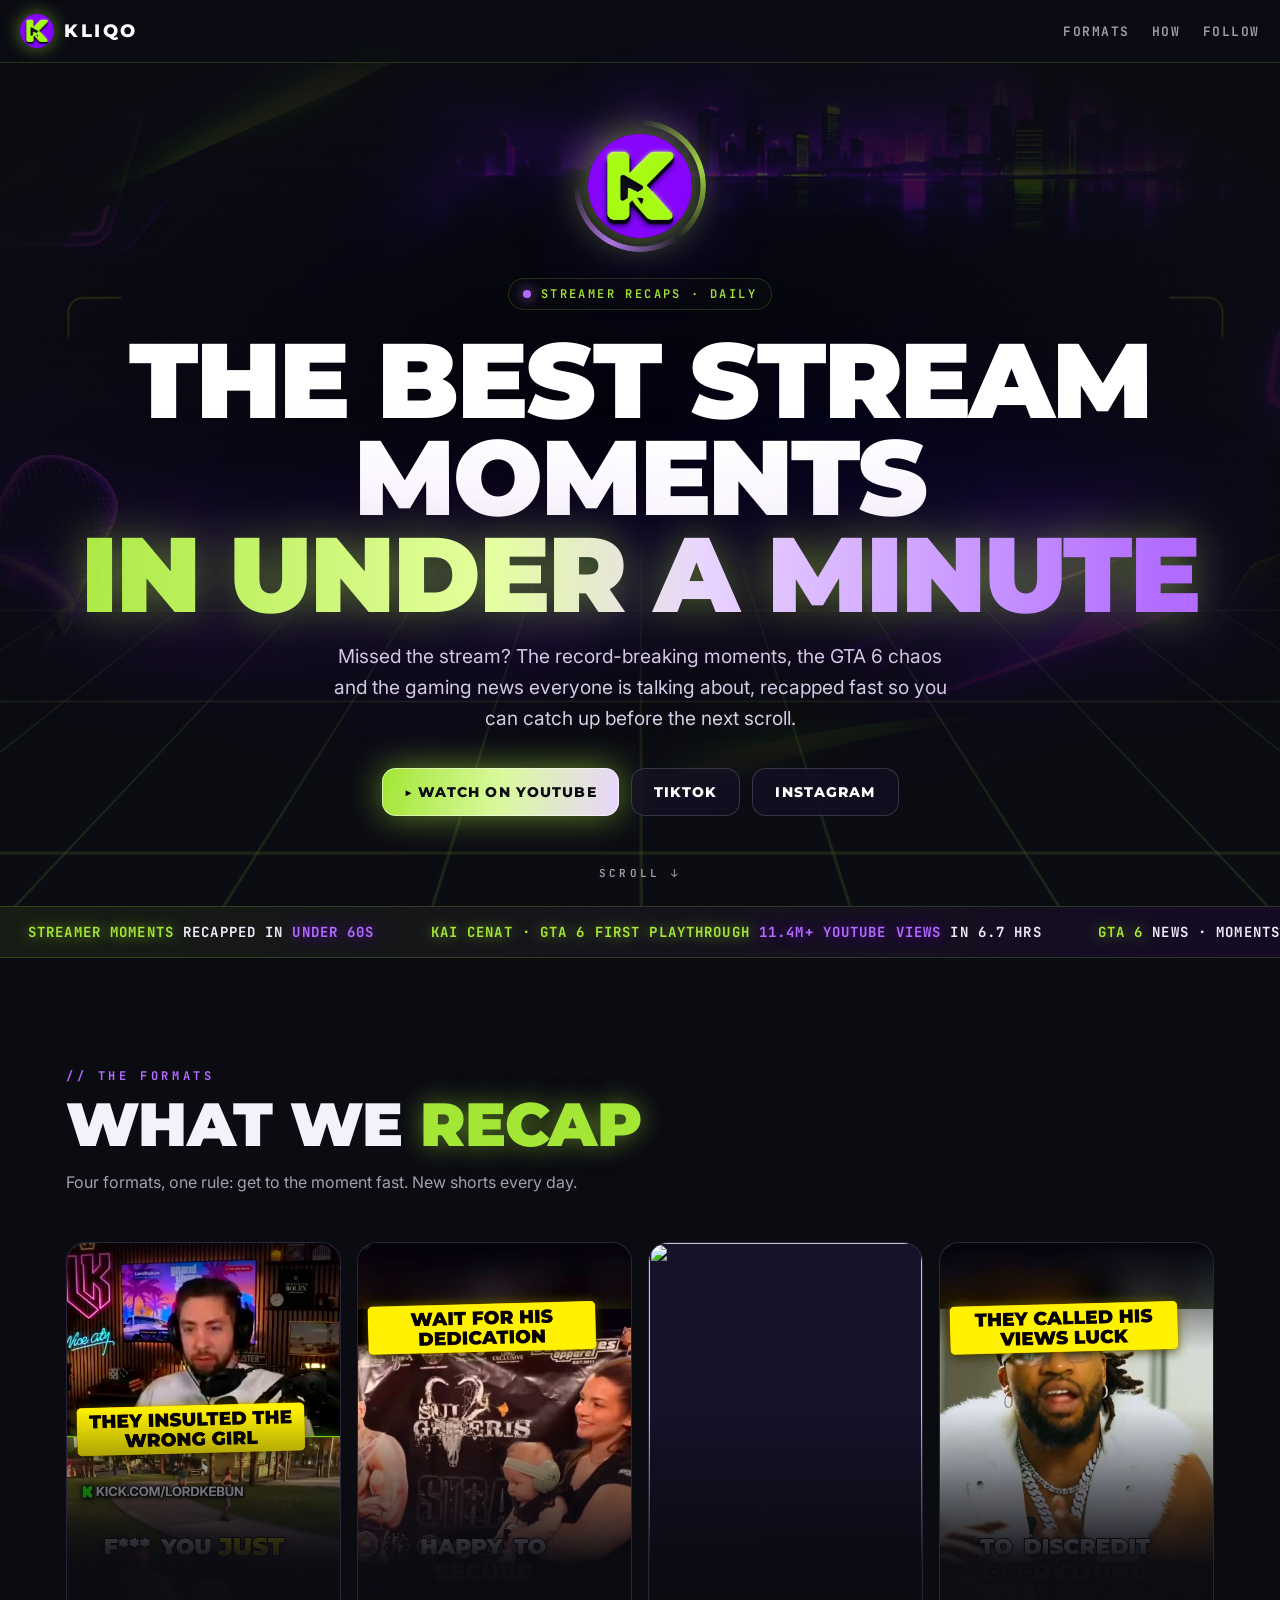
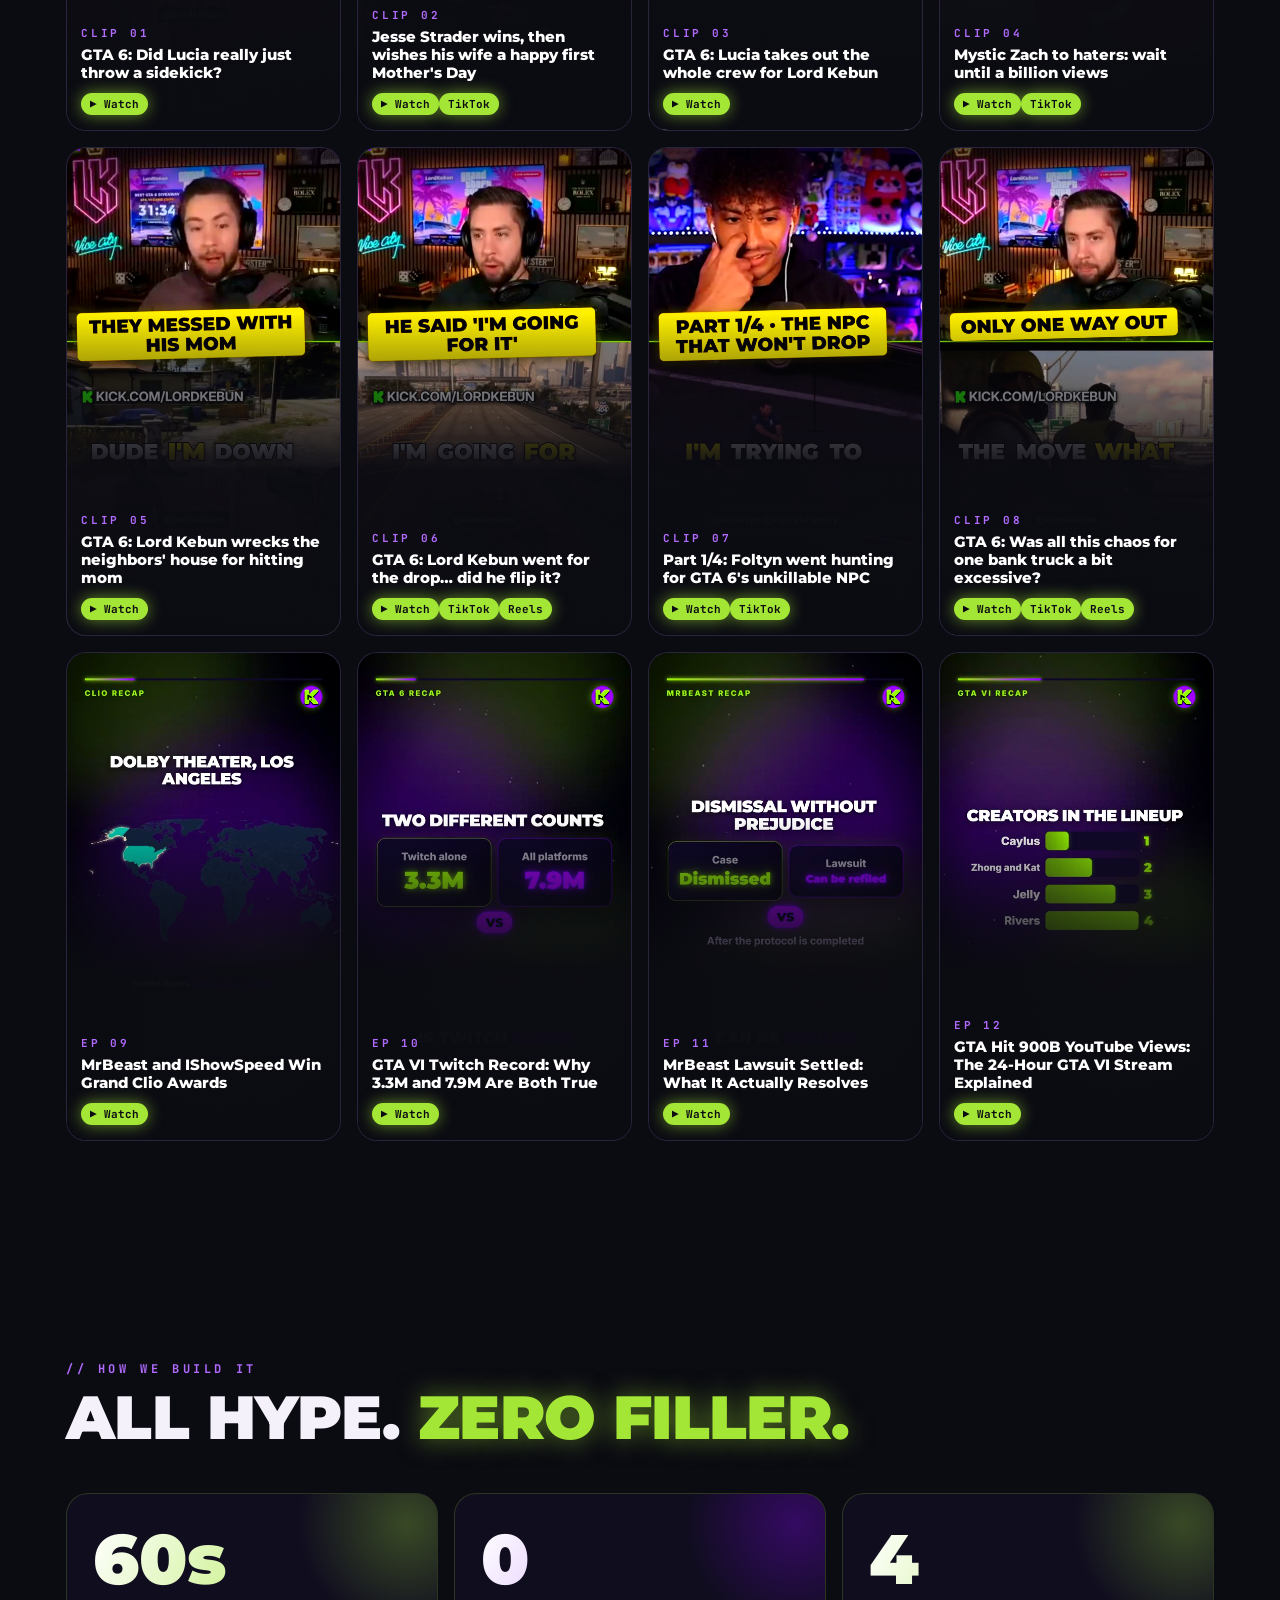
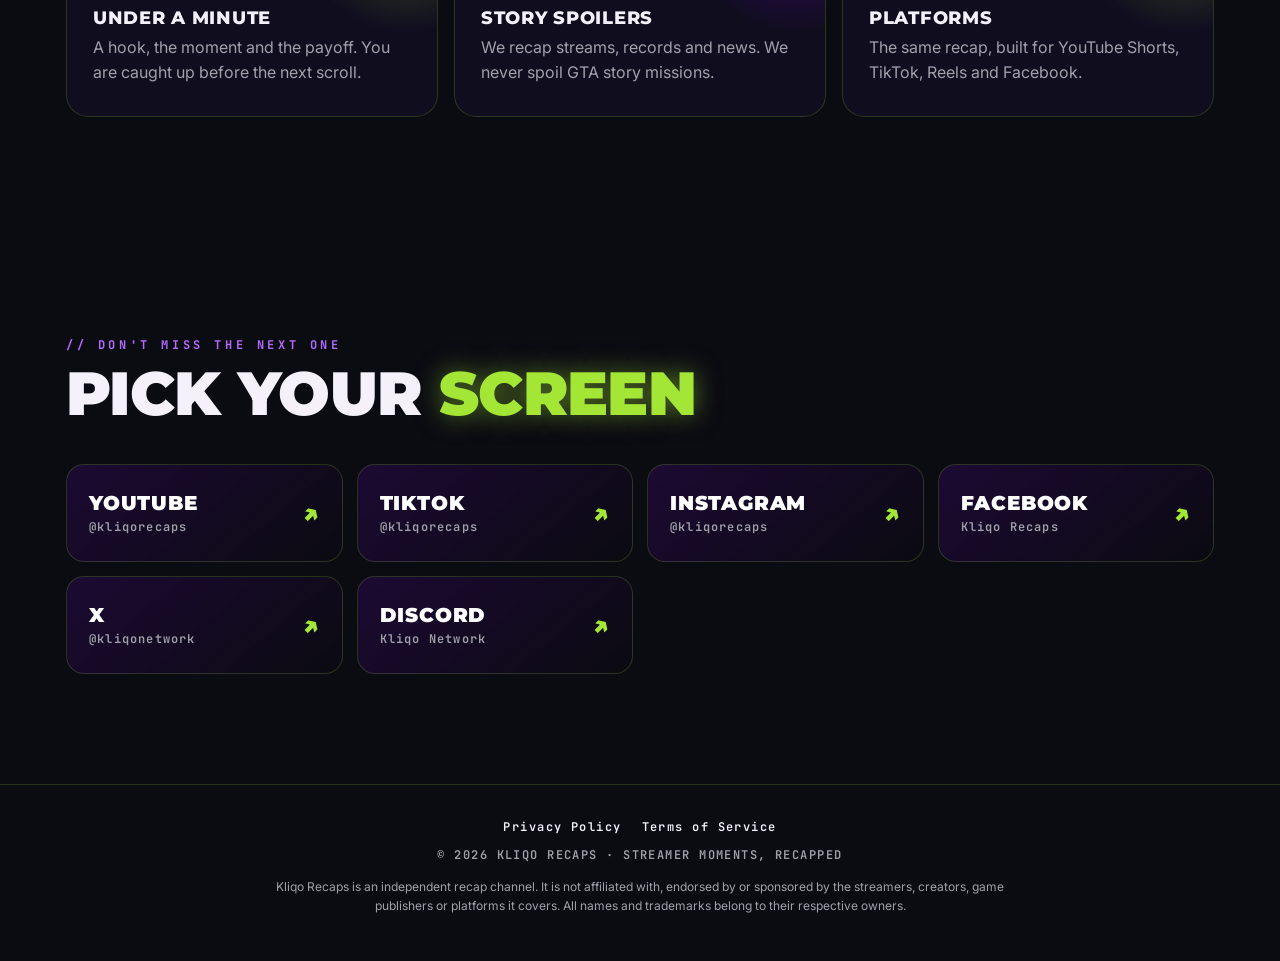
==== commit 09609b7e: "Latest episodes 2026-11-28 00:47" ====
--- a/index.html
+++ b/index.html
@@ -64,53 +64,53 @@
       <p class="sub">Four formats, one rule: get to the moment fast. New shorts every day.</p>
     </div>
     <div class="eps">
+      <a class="ep reveal" href="https://www.youtube.com/shorts/gYhG2VzSS9I">
+        <img src="img/ep_gYhG2VzSS9I.jpg" alt="" loading="lazy">
+        <div class="meta"><div class="num">CLIP 01</div><h3>GTA 6: Did Lucia really just throw a sidekick?</h3><span class="chip">▶ Watch</span></div>
+      </a>
       <a class="ep reveal" href="https://www.youtube.com/shorts/CXTrZ3hDWlo">
         <img src="img/ep_CXTrZ3hDWlo.jpg" alt="" loading="lazy">
-        <div class="meta"><div class="num">CLIP 01</div><h3>Jesse Strader wins, then wishes his wife a happy first Mother&#x27;s Day</h3><span class="chip">▶ Watch</span><span class="chip">TikTok</span></div>
+        <div class="meta"><div class="num">CLIP 02</div><h3>Jesse Strader wins, then wishes his wife a happy first Mother&#x27;s Day</h3><span class="chip">▶ Watch</span><span class="chip">TikTok</span></div>
       </a>
       <a class="ep reveal" href="https://www.youtube.com/shorts/2aiADuv2Ers">
         <img src="https://i.ytimg.com/vi/2aiADuv2Ers/hqdefault.jpg" alt="" loading="lazy">
-        <div class="meta"><div class="num">CLIP 02</div><h3>GTA 6: Lucia takes out the whole crew for Lord Kebun</h3><span class="chip">▶ Watch</span></div>
+        <div class="meta"><div class="num">CLIP 03</div><h3>GTA 6: Lucia takes out the whole crew for Lord Kebun</h3><span class="chip">▶ Watch</span></div>
       </a>
       <a class="ep reveal" href="https://www.youtube.com/shorts/u74_8ZWfDOU">
         <img src="img/ep_u74_8ZWfDOU.jpg" alt="" loading="lazy">
-        <div class="meta"><div class="num">CLIP 03</div><h3>Mystic Zach to haters: wait until a billion views</h3><span class="chip">▶ Watch</span><span class="chip">TikTok</span></div>
+        <div class="meta"><div class="num">CLIP 04</div><h3>Mystic Zach to haters: wait until a billion views</h3><span class="chip">▶ Watch</span><span class="chip">TikTok</span></div>
       </a>
       <a class="ep reveal" href="https://www.youtube.com/shorts/0R3dmzl5_ZQ">
         <img src="img/ep_0R3dmzl5_ZQ.jpg" alt="" loading="lazy">
-        <div class="meta"><div class="num">CLIP 04</div><h3>GTA 6: Lord Kebun wrecks the neighbors&#x27; house for hitting mom</h3><span class="chip">▶ Watch</span></div>
+        <div class="meta"><div class="num">CLIP 05</div><h3>GTA 6: Lord Kebun wrecks the neighbors&#x27; house for hitting mom</h3><span class="chip">▶ Watch</span></div>
       </a>
       <a class="ep reveal" href="https://www.youtube.com/shorts/a2NRWZYXOUg">
         <img src="img/ep_a2NRWZYXOUg.jpg" alt="" loading="lazy">
-        <div class="meta"><div class="num">CLIP 05</div><h3>GTA 6: Lord Kebun went for the drop… did he flip it?</h3><span class="chip">▶ Watch</span><span class="chip">TikTok</span><span class="chip">Reels</span></div>
+        <div class="meta"><div class="num">CLIP 06</div><h3>GTA 6: Lord Kebun went for the drop… did he flip it?</h3><span class="chip">▶ Watch</span><span class="chip">TikTok</span><span class="chip">Reels</span></div>
       </a>
       <a class="ep reveal" href="https://www.youtube.com/shorts/XJS2WOYWlZA">
         <img src="img/ep_XJS2WOYWlZA.jpg" alt="" loading="lazy">
-        <div class="meta"><div class="num">CLIP 06</div><h3>Part 1/4: Foltyn went hunting for GTA 6&#x27;s unkillable NPC</h3><span class="chip">▶ Watch</span><span class="chip">TikTok</span></div>
+        <div class="meta"><div class="num">CLIP 07</div><h3>Part 1/4: Foltyn went hunting for GTA 6&#x27;s unkillable NPC</h3><span class="chip">▶ Watch</span><span class="chip">TikTok</span></div>
       </a>
       <a class="ep reveal" href="https://www.youtube.com/shorts/79QIzp0TkqE">
         <img src="img/ep_79QIzp0TkqE.jpg" alt="" loading="lazy">
-        <div class="meta"><div class="num">CLIP 07</div><h3>GTA 6: Was all this chaos for one bank truck a bit excessive?</h3><span class="chip">▶ Watch</span><span class="chip">TikTok</span><span class="chip">Reels</span></div>
+        <div class="meta"><div class="num">CLIP 08</div><h3>GTA 6: Was all this chaos for one bank truck a bit excessive?</h3><span class="chip">▶ Watch</span><span class="chip">TikTok</span><span class="chip">Reels</span></div>
       </a>
       <a class="ep reveal" href="https://www.youtube.com/shorts/Su27U1c5WXU">
         <img src="img/ep_Su27U1c5WXU.jpg" alt="" loading="lazy">
-        <div class="meta"><div class="num">EP 08</div><h3>MrBeast and IShowSpeed Win Grand Clio Awards</h3><span class="chip">▶ Watch</span></div>
+        <div class="meta"><div class="num">EP 09</div><h3>MrBeast and IShowSpeed Win Grand Clio Awards</h3><span class="chip">▶ Watch</span></div>
       </a>
       <a class="ep reveal" href="https://www.youtube.com/shorts/GFK-qJDQSB0">
         <img src="img/ep_GFK-qJDQSB0.jpg" alt="" loading="lazy">
-        <div class="meta"><div class="num">EP 09</div><h3>GTA VI Twitch Record: Why 3.3M and 7.9M Are Both True</h3><span class="chip">▶ Watch</span></div>
+        <div class="meta"><div class="num">EP 10</div><h3>GTA VI Twitch Record: Why 3.3M and 7.9M Are Both True</h3><span class="chip">▶ Watch</span></div>
       </a>
       <a class="ep reveal" href="https://www.youtube.com/shorts/jfXPn4OUVf8">
         <img src="img/ep_jfXPn4OUVf8.jpg" alt="" loading="lazy">
-        <div class="meta"><div class="num">EP 10</div><h3>MrBeast Lawsuit Settled: What It Actually Resolves</h3><span class="chip">▶ Watch</span></div>
+        <div class="meta"><div class="num">EP 11</div><h3>MrBeast Lawsuit Settled: What It Actually Resolves</h3><span class="chip">▶ Watch</span></div>
       </a>
       <a class="ep reveal" href="https://www.youtube.com/shorts/_7hBeodMGXo">
         <img src="img/ep__7hBeodMGXo.jpg" alt="" loading="lazy">
-        <div class="meta"><div class="num">EP 11</div><h3>GTA Hit 900B YouTube Views: The 24-Hour GTA VI Stream Explained</h3><span class="chip">▶ Watch</span></div>
-      </a>
-      <a class="ep reveal" href="https://www.youtube.com/shorts/8v8Nix2HsLo">
-        <img src="img/ep_8v8Nix2HsLo.jpg" alt="" loading="lazy">
-        <div class="meta"><div class="num">EP 12</div><h3>IShowSpeed Wins Streamer of the Year 3 Years Straight</h3><span class="chip">▶ Watch</span></div>
+        <div class="meta"><div class="num">EP 12</div><h3>GTA Hit 900B YouTube Views: The 24-Hour GTA VI Stream Explained</h3><span class="chip">▶ Watch</span></div>
       </a>
     </div>
   </div>
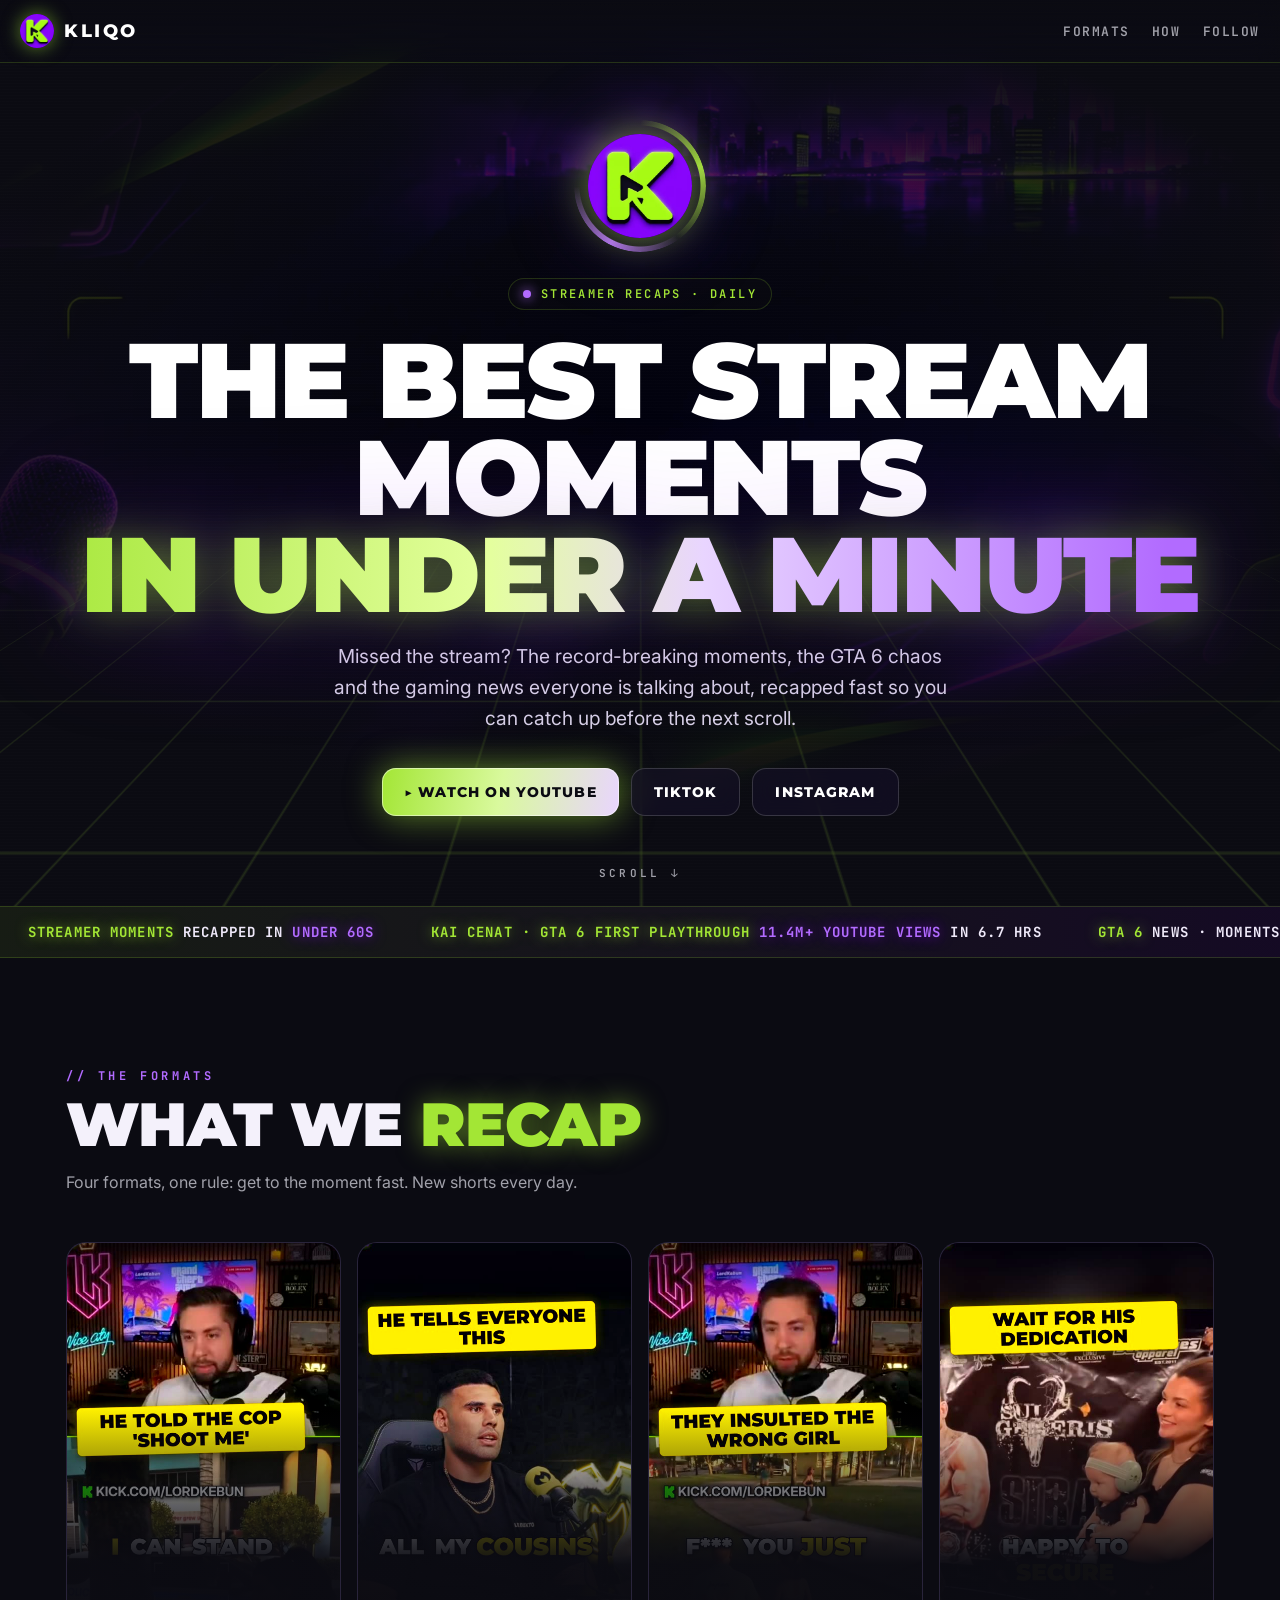
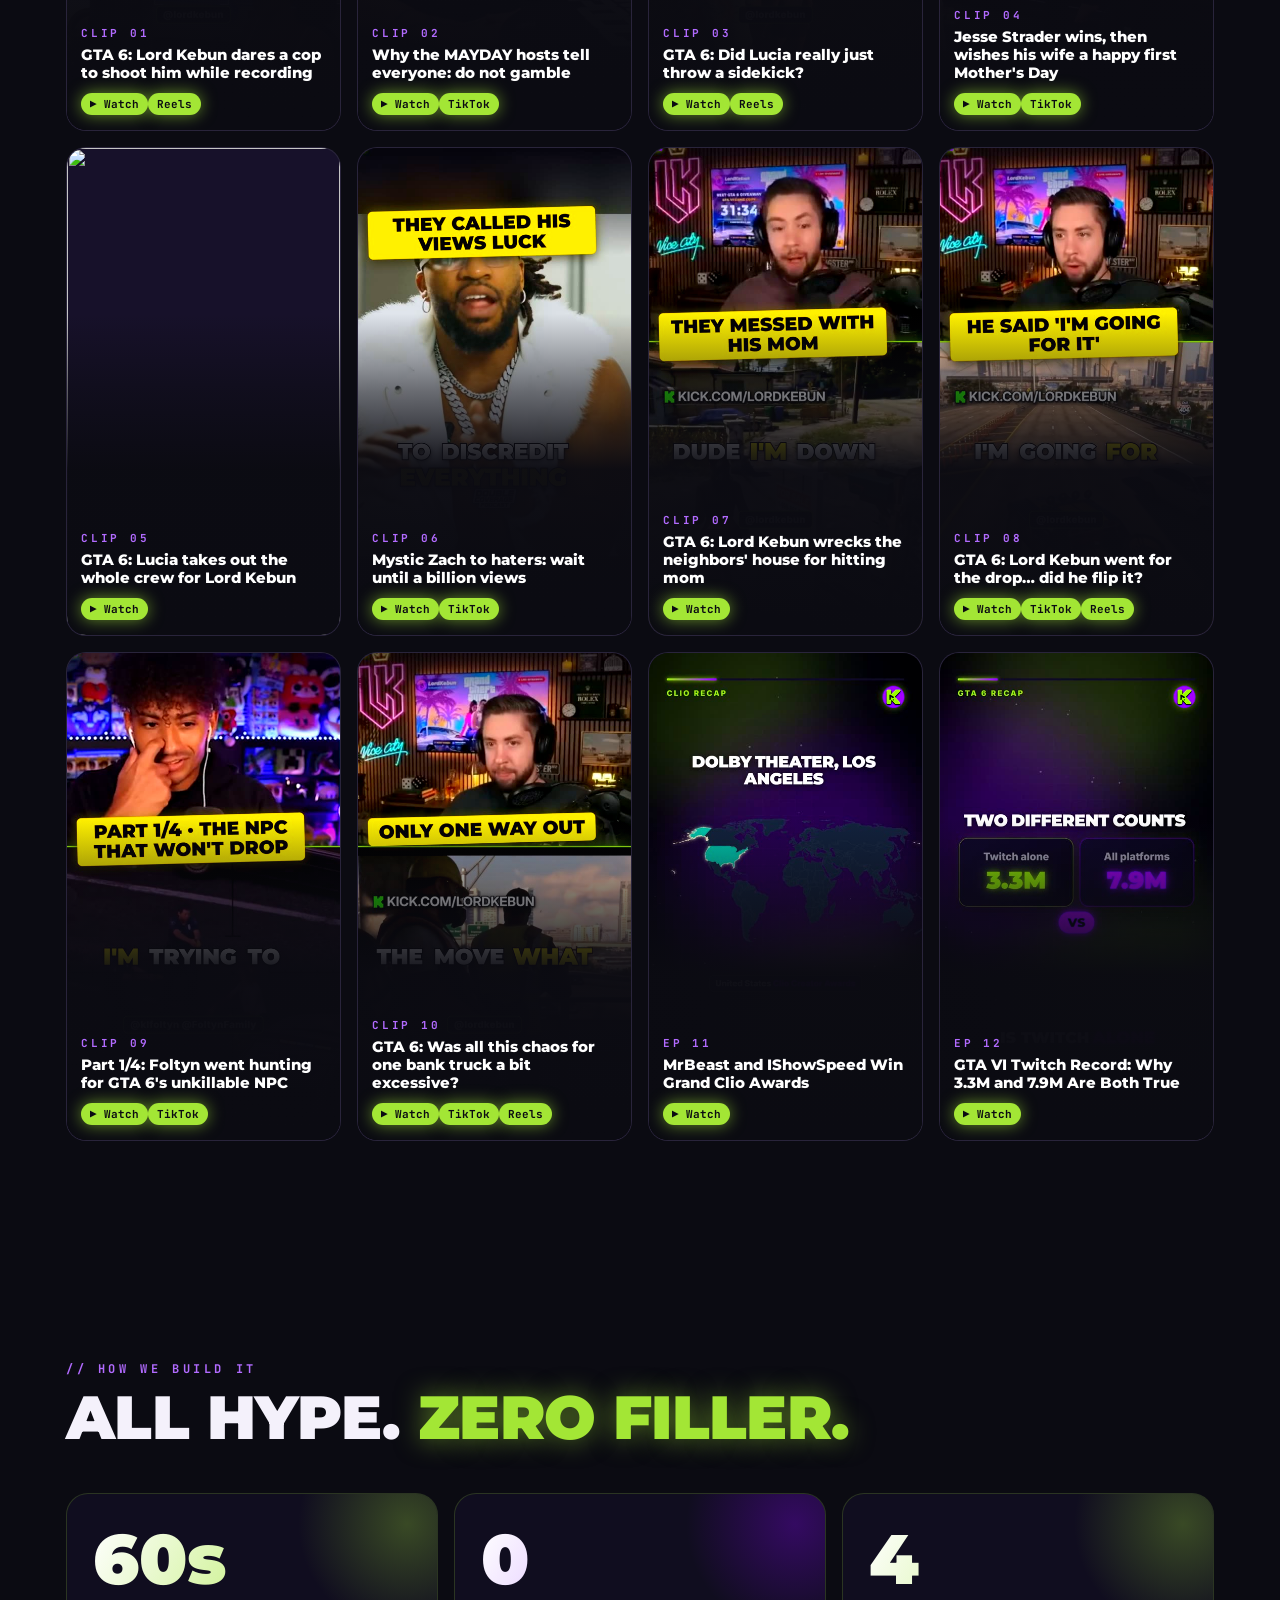
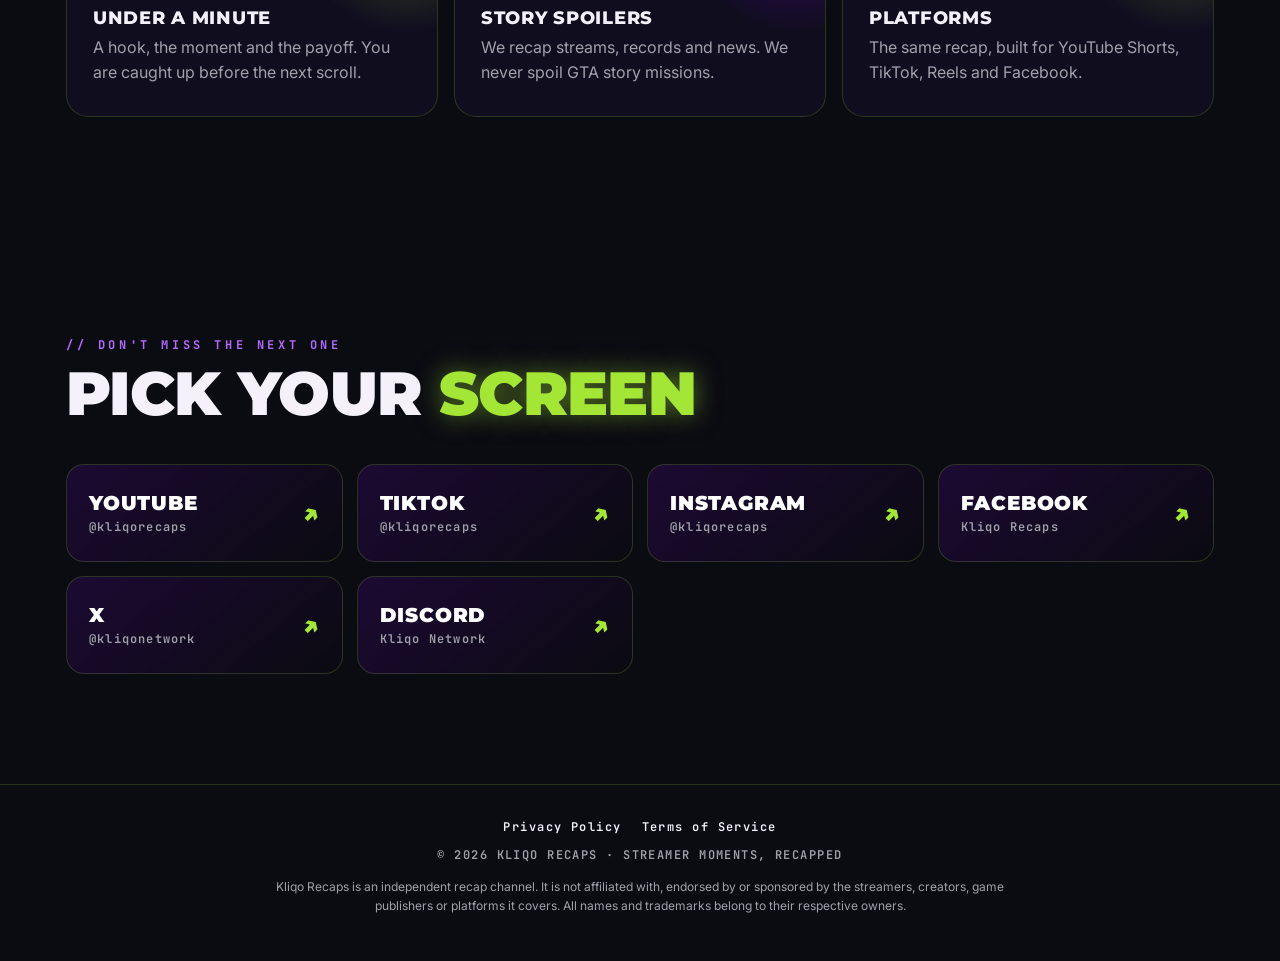
==== commit b376d4a5: "Latest episodes 2026-11-28 03:51" ====
--- a/index.html
+++ b/index.html
@@ -64,53 +64,53 @@
       <p class="sub">Four formats, one rule: get to the moment fast. New shorts every day.</p>
     </div>
     <div class="eps">
+      <a class="ep reveal" href="https://www.youtube.com/shorts/XvS1G1FeNZE">
+        <img src="img/ep_XvS1G1FeNZE.jpg" alt="" loading="lazy">
+        <div class="meta"><div class="num">CLIP 01</div><h3>GTA 6: Lord Kebun dares a cop to shoot him while recording</h3><span class="chip">▶ Watch</span><span class="chip">Reels</span></div>
+      </a>
+      <a class="ep reveal" href="https://www.youtube.com/shorts/en4HfbLQg5E">
+        <img src="img/ep_en4HfbLQg5E.jpg" alt="" loading="lazy">
+        <div class="meta"><div class="num">CLIP 02</div><h3>Why the MAYDAY hosts tell everyone: do not gamble</h3><span class="chip">▶ Watch</span><span class="chip">TikTok</span></div>
+      </a>
       <a class="ep reveal" href="https://www.youtube.com/shorts/gYhG2VzSS9I">
         <img src="img/ep_gYhG2VzSS9I.jpg" alt="" loading="lazy">
-        <div class="meta"><div class="num">CLIP 01</div><h3>GTA 6: Did Lucia really just throw a sidekick?</h3><span class="chip">▶ Watch</span></div>
+        <div class="meta"><div class="num">CLIP 03</div><h3>GTA 6: Did Lucia really just throw a sidekick?</h3><span class="chip">▶ Watch</span><span class="chip">Reels</span></div>
       </a>
       <a class="ep reveal" href="https://www.youtube.com/shorts/CXTrZ3hDWlo">
         <img src="img/ep_CXTrZ3hDWlo.jpg" alt="" loading="lazy">
-        <div class="meta"><div class="num">CLIP 02</div><h3>Jesse Strader wins, then wishes his wife a happy first Mother&#x27;s Day</h3><span class="chip">▶ Watch</span><span class="chip">TikTok</span></div>
+        <div class="meta"><div class="num">CLIP 04</div><h3>Jesse Strader wins, then wishes his wife a happy first Mother&#x27;s Day</h3><span class="chip">▶ Watch</span><span class="chip">TikTok</span></div>
       </a>
       <a class="ep reveal" href="https://www.youtube.com/shorts/2aiADuv2Ers">
         <img src="https://i.ytimg.com/vi/2aiADuv2Ers/hqdefault.jpg" alt="" loading="lazy">
-        <div class="meta"><div class="num">CLIP 03</div><h3>GTA 6: Lucia takes out the whole crew for Lord Kebun</h3><span class="chip">▶ Watch</span></div>
+        <div class="meta"><div class="num">CLIP 05</div><h3>GTA 6: Lucia takes out the whole crew for Lord Kebun</h3><span class="chip">▶ Watch</span></div>
       </a>
       <a class="ep reveal" href="https://www.youtube.com/shorts/u74_8ZWfDOU">
         <img src="img/ep_u74_8ZWfDOU.jpg" alt="" loading="lazy">
-        <div class="meta"><div class="num">CLIP 04</div><h3>Mystic Zach to haters: wait until a billion views</h3><span class="chip">▶ Watch</span><span class="chip">TikTok</span></div>
+        <div class="meta"><div class="num">CLIP 06</div><h3>Mystic Zach to haters: wait until a billion views</h3><span class="chip">▶ Watch</span><span class="chip">TikTok</span></div>
       </a>
       <a class="ep reveal" href="https://www.youtube.com/shorts/0R3dmzl5_ZQ">
         <img src="img/ep_0R3dmzl5_ZQ.jpg" alt="" loading="lazy">
-        <div class="meta"><div class="num">CLIP 05</div><h3>GTA 6: Lord Kebun wrecks the neighbors&#x27; house for hitting mom</h3><span class="chip">▶ Watch</span></div>
+        <div class="meta"><div class="num">CLIP 07</div><h3>GTA 6: Lord Kebun wrecks the neighbors&#x27; house for hitting mom</h3><span class="chip">▶ Watch</span></div>
       </a>
       <a class="ep reveal" href="https://www.youtube.com/shorts/a2NRWZYXOUg">
         <img src="img/ep_a2NRWZYXOUg.jpg" alt="" loading="lazy">
-        <div class="meta"><div class="num">CLIP 06</div><h3>GTA 6: Lord Kebun went for the drop… did he flip it?</h3><span class="chip">▶ Watch</span><span class="chip">TikTok</span><span class="chip">Reels</span></div>
+        <div class="meta"><div class="num">CLIP 08</div><h3>GTA 6: Lord Kebun went for the drop… did he flip it?</h3><span class="chip">▶ Watch</span><span class="chip">TikTok</span><span class="chip">Reels</span></div>
       </a>
       <a class="ep reveal" href="https://www.youtube.com/shorts/XJS2WOYWlZA">
         <img src="img/ep_XJS2WOYWlZA.jpg" alt="" loading="lazy">
-        <div class="meta"><div class="num">CLIP 07</div><h3>Part 1/4: Foltyn went hunting for GTA 6&#x27;s unkillable NPC</h3><span class="chip">▶ Watch</span><span class="chip">TikTok</span></div>
+        <div class="meta"><div class="num">CLIP 09</div><h3>Part 1/4: Foltyn went hunting for GTA 6&#x27;s unkillable NPC</h3><span class="chip">▶ Watch</span><span class="chip">TikTok</span></div>
       </a>
       <a class="ep reveal" href="https://www.youtube.com/shorts/79QIzp0TkqE">
         <img src="img/ep_79QIzp0TkqE.jpg" alt="" loading="lazy">
-        <div class="meta"><div class="num">CLIP 08</div><h3>GTA 6: Was all this chaos for one bank truck a bit excessive?</h3><span class="chip">▶ Watch</span><span class="chip">TikTok</span><span class="chip">Reels</span></div>
+        <div class="meta"><div class="num">CLIP 10</div><h3>GTA 6: Was all this chaos for one bank truck a bit excessive?</h3><span class="chip">▶ Watch</span><span class="chip">TikTok</span><span class="chip">Reels</span></div>
       </a>
       <a class="ep reveal" href="https://www.youtube.com/shorts/Su27U1c5WXU">
         <img src="img/ep_Su27U1c5WXU.jpg" alt="" loading="lazy">
-        <div class="meta"><div class="num">EP 09</div><h3>MrBeast and IShowSpeed Win Grand Clio Awards</h3><span class="chip">▶ Watch</span></div>
+        <div class="meta"><div class="num">EP 11</div><h3>MrBeast and IShowSpeed Win Grand Clio Awards</h3><span class="chip">▶ Watch</span></div>
       </a>
       <a class="ep reveal" href="https://www.youtube.com/shorts/GFK-qJDQSB0">
         <img src="img/ep_GFK-qJDQSB0.jpg" alt="" loading="lazy">
-        <div class="meta"><div class="num">EP 10</div><h3>GTA VI Twitch Record: Why 3.3M and 7.9M Are Both True</h3><span class="chip">▶ Watch</span></div>
-      </a>
-      <a class="ep reveal" href="https://www.youtube.com/shorts/jfXPn4OUVf8">
-        <img src="img/ep_jfXPn4OUVf8.jpg" alt="" loading="lazy">
-        <div class="meta"><div class="num">EP 11</div><h3>MrBeast Lawsuit Settled: What It Actually Resolves</h3><span class="chip">▶ Watch</span></div>
-      </a>
-      <a class="ep reveal" href="https://www.youtube.com/shorts/_7hBeodMGXo">
-        <img src="img/ep__7hBeodMGXo.jpg" alt="" loading="lazy">
-        <div class="meta"><div class="num">EP 12</div><h3>GTA Hit 900B YouTube Views: The 24-Hour GTA VI Stream Explained</h3><span class="chip">▶ Watch</span></div>
+        <div class="meta"><div class="num">EP 12</div><h3>GTA VI Twitch Record: Why 3.3M and 7.9M Are Both True</h3><span class="chip">▶ Watch</span></div>
       </a>
     </div>
   </div>
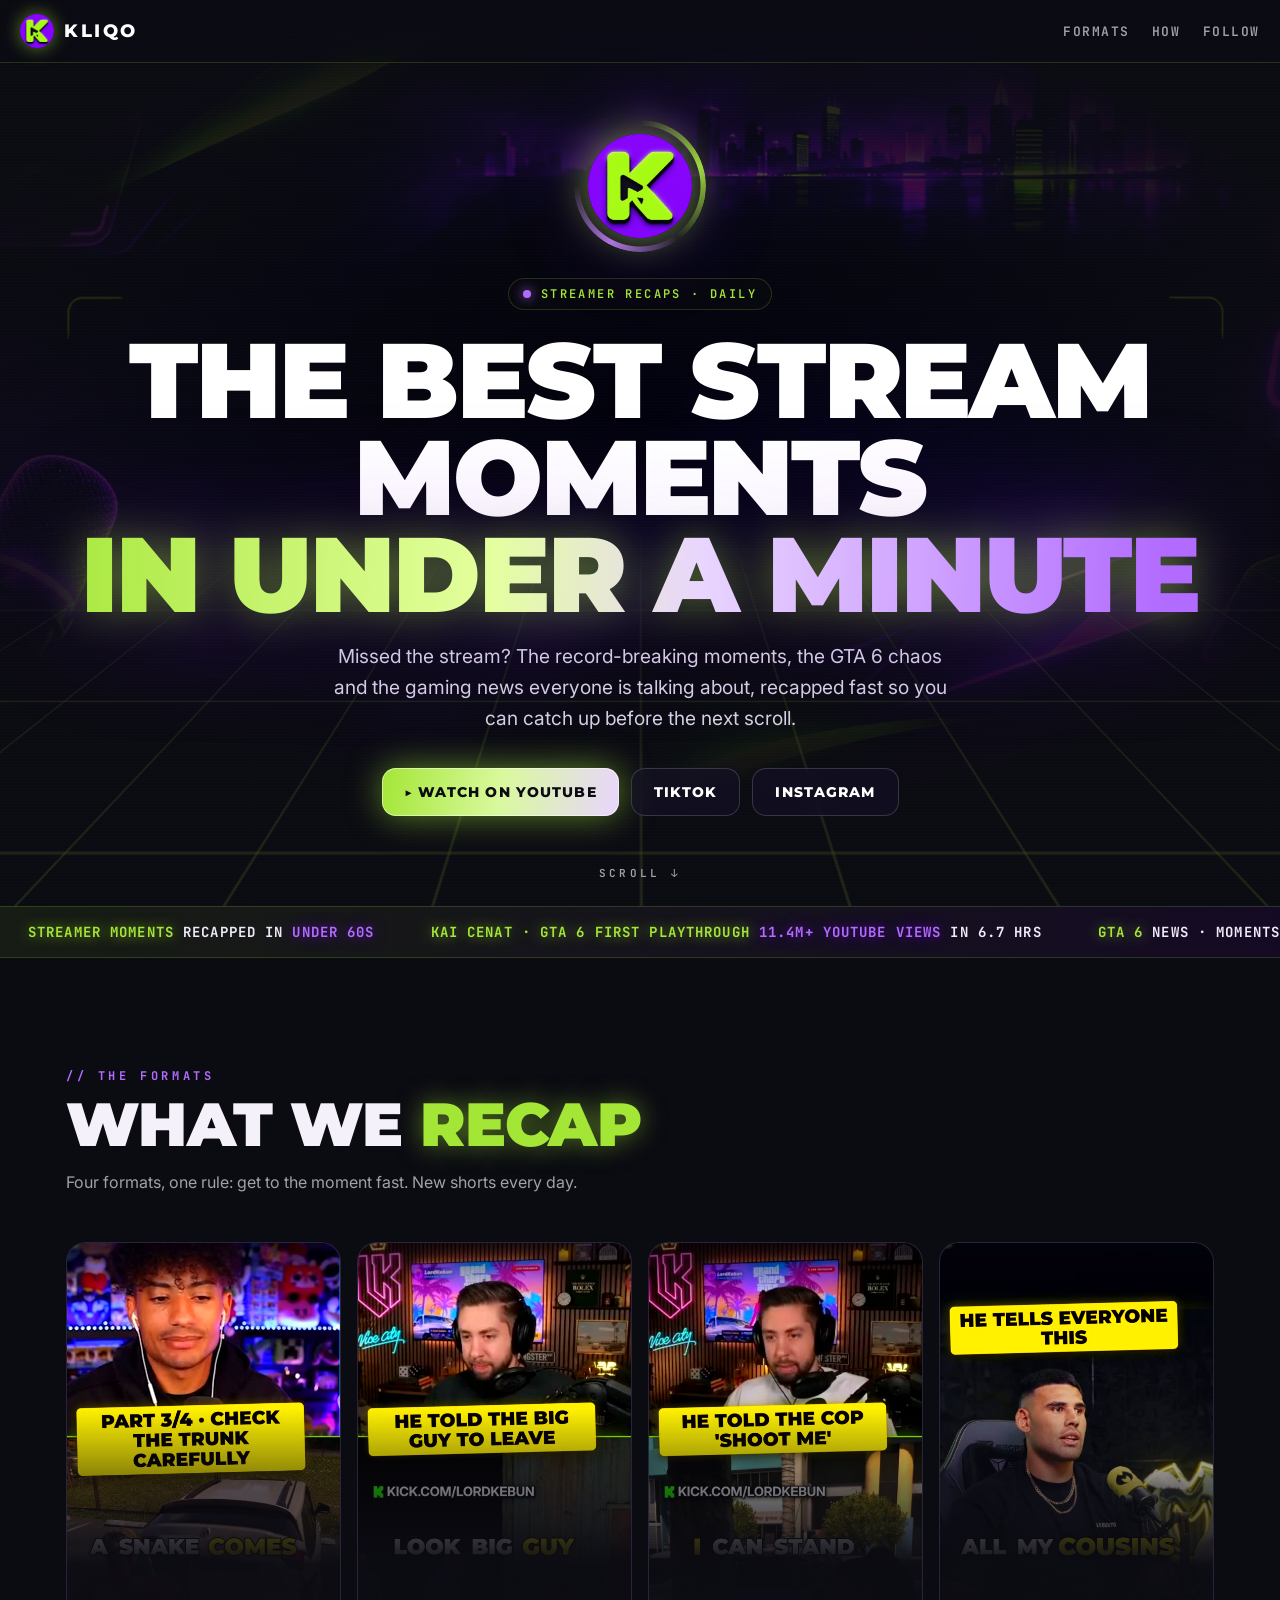
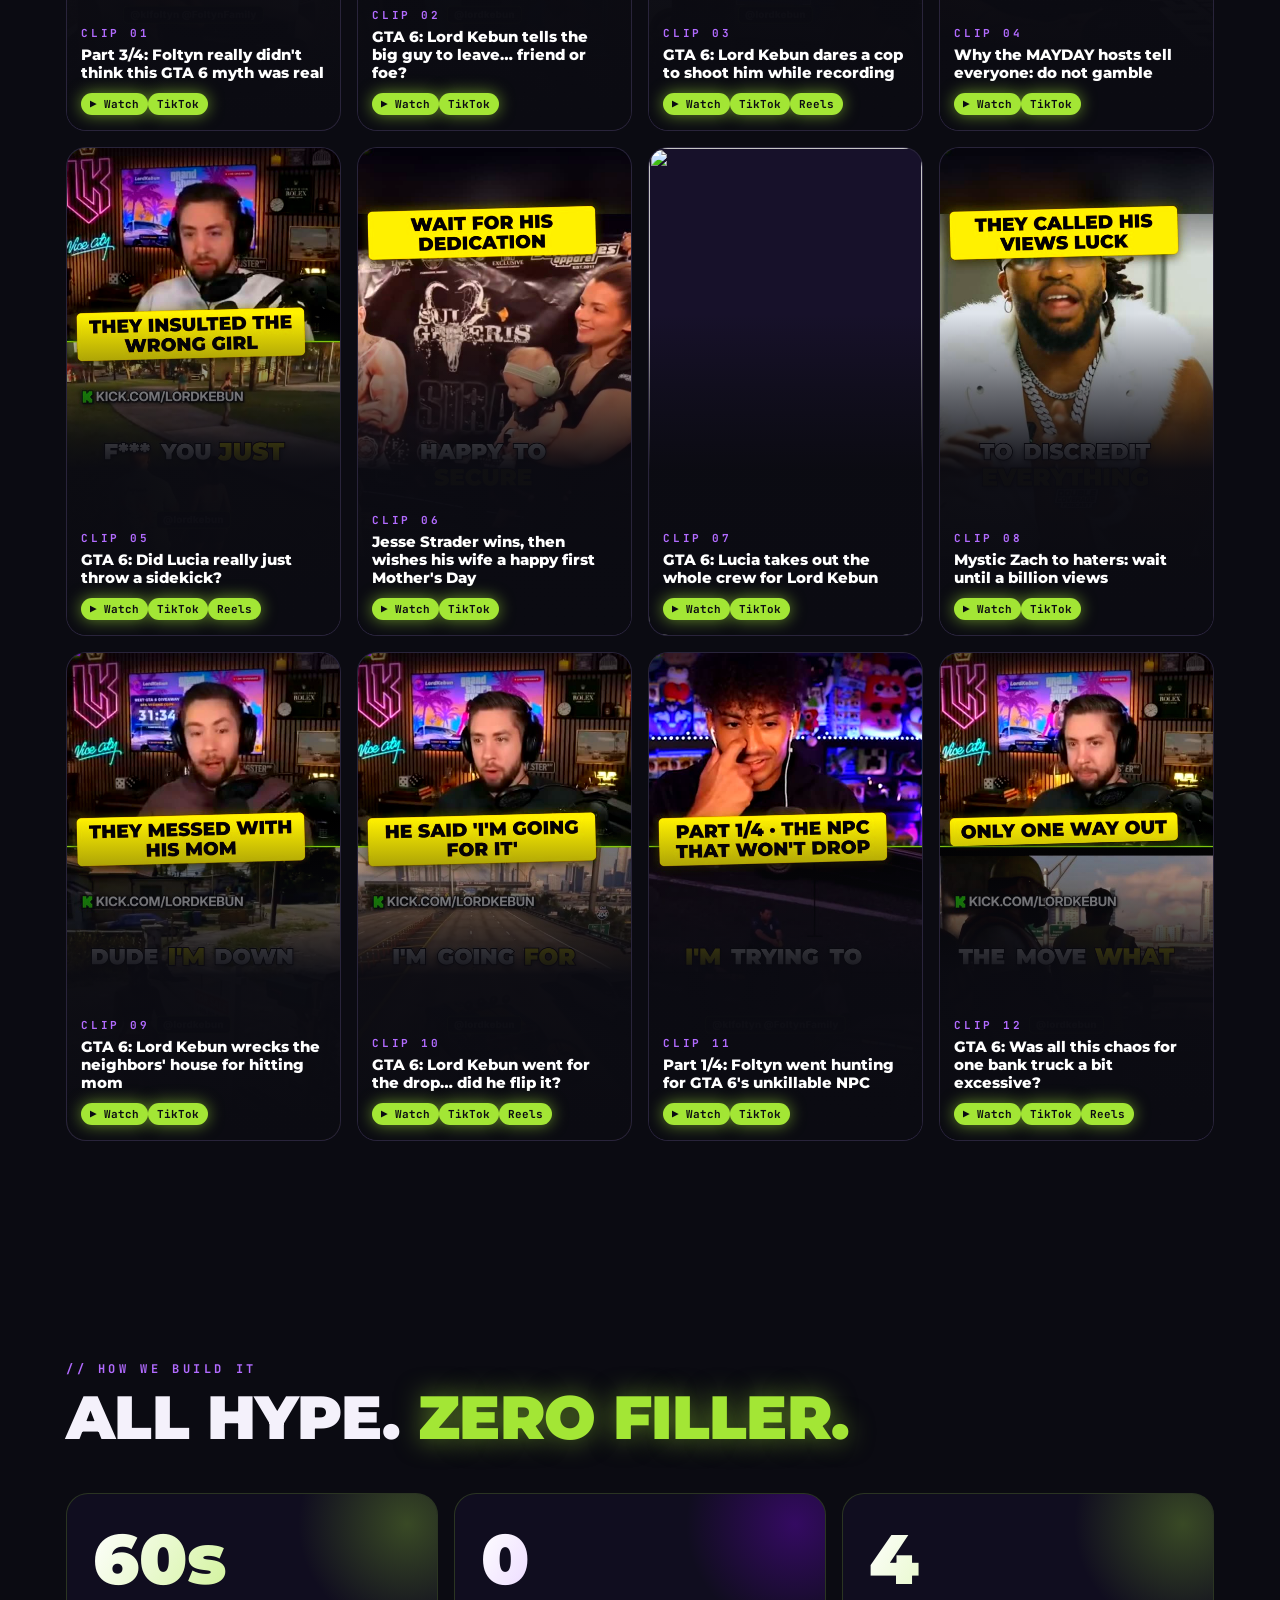
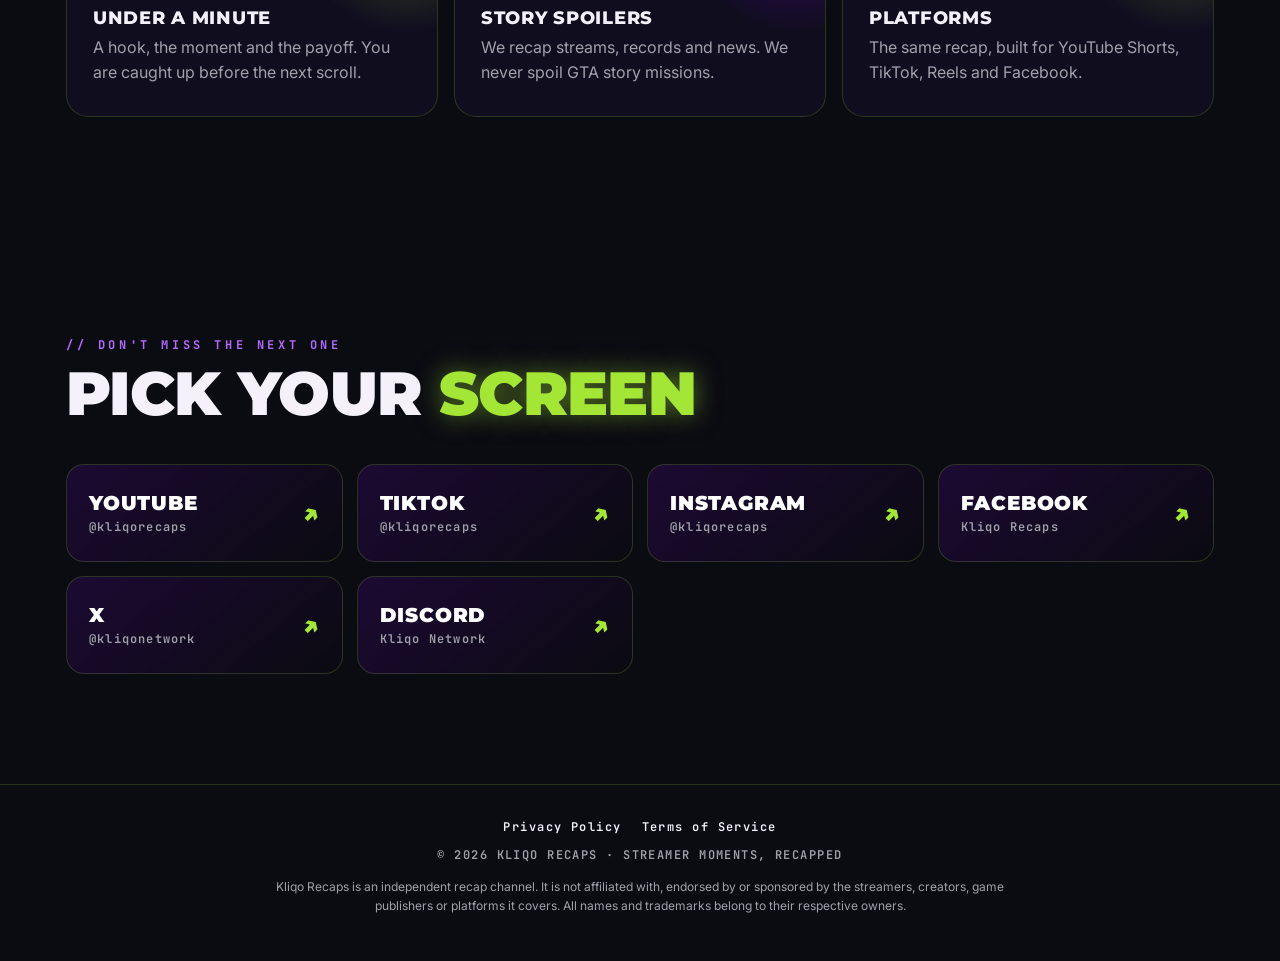
==== commit 82a4cb48: "Latest episodes 2026-11-28 19:06" ====
--- a/index.html
+++ b/index.html
@@ -64,53 +64,53 @@
       <p class="sub">Four formats, one rule: get to the moment fast. New shorts every day.</p>
     </div>
     <div class="eps">
+      <a class="ep reveal" href="https://www.youtube.com/shorts/H9cpvR7iRc8">
+        <img src="img/ep_H9cpvR7iRc8.jpg" alt="" loading="lazy">
+        <div class="meta"><div class="num">CLIP 01</div><h3>Part 3/4: Foltyn really didn&#x27;t think this GTA 6 myth was real</h3><span class="chip">▶ Watch</span><span class="chip">TikTok</span></div>
+      </a>
+      <a class="ep reveal" href="https://www.youtube.com/shorts/RUaUvIO5K2E">
+        <img src="img/ep_RUaUvIO5K2E.jpg" alt="" loading="lazy">
+        <div class="meta"><div class="num">CLIP 02</div><h3>GTA 6: Lord Kebun tells the big guy to leave… friend or foe?</h3><span class="chip">▶ Watch</span><span class="chip">TikTok</span></div>
+      </a>
       <a class="ep reveal" href="https://www.youtube.com/shorts/XvS1G1FeNZE">
         <img src="img/ep_XvS1G1FeNZE.jpg" alt="" loading="lazy">
-        <div class="meta"><div class="num">CLIP 01</div><h3>GTA 6: Lord Kebun dares a cop to shoot him while recording</h3><span class="chip">▶ Watch</span><span class="chip">Reels</span></div>
+        <div class="meta"><div class="num">CLIP 03</div><h3>GTA 6: Lord Kebun dares a cop to shoot him while recording</h3><span class="chip">▶ Watch</span><span class="chip">TikTok</span><span class="chip">Reels</span></div>
       </a>
       <a class="ep reveal" href="https://www.youtube.com/shorts/en4HfbLQg5E">
         <img src="img/ep_en4HfbLQg5E.jpg" alt="" loading="lazy">
-        <div class="meta"><div class="num">CLIP 02</div><h3>Why the MAYDAY hosts tell everyone: do not gamble</h3><span class="chip">▶ Watch</span><span class="chip">TikTok</span></div>
+        <div class="meta"><div class="num">CLIP 04</div><h3>Why the MAYDAY hosts tell everyone: do not gamble</h3><span class="chip">▶ Watch</span><span class="chip">TikTok</span></div>
       </a>
       <a class="ep reveal" href="https://www.youtube.com/shorts/gYhG2VzSS9I">
         <img src="img/ep_gYhG2VzSS9I.jpg" alt="" loading="lazy">
-        <div class="meta"><div class="num">CLIP 03</div><h3>GTA 6: Did Lucia really just throw a sidekick?</h3><span class="chip">▶ Watch</span><span class="chip">Reels</span></div>
+        <div class="meta"><div class="num">CLIP 05</div><h3>GTA 6: Did Lucia really just throw a sidekick?</h3><span class="chip">▶ Watch</span><span class="chip">TikTok</span><span class="chip">Reels</span></div>
       </a>
       <a class="ep reveal" href="https://www.youtube.com/shorts/CXTrZ3hDWlo">
         <img src="img/ep_CXTrZ3hDWlo.jpg" alt="" loading="lazy">
-        <div class="meta"><div class="num">CLIP 04</div><h3>Jesse Strader wins, then wishes his wife a happy first Mother&#x27;s Day</h3><span class="chip">▶ Watch</span><span class="chip">TikTok</span></div>
+        <div class="meta"><div class="num">CLIP 06</div><h3>Jesse Strader wins, then wishes his wife a happy first Mother&#x27;s Day</h3><span class="chip">▶ Watch</span><span class="chip">TikTok</span></div>
       </a>
       <a class="ep reveal" href="https://www.youtube.com/shorts/2aiADuv2Ers">
         <img src="https://i.ytimg.com/vi/2aiADuv2Ers/hqdefault.jpg" alt="" loading="lazy">
-        <div class="meta"><div class="num">CLIP 05</div><h3>GTA 6: Lucia takes out the whole crew for Lord Kebun</h3><span class="chip">▶ Watch</span></div>
+        <div class="meta"><div class="num">CLIP 07</div><h3>GTA 6: Lucia takes out the whole crew for Lord Kebun</h3><span class="chip">▶ Watch</span><span class="chip">TikTok</span></div>
       </a>
       <a class="ep reveal" href="https://www.youtube.com/shorts/u74_8ZWfDOU">
         <img src="img/ep_u74_8ZWfDOU.jpg" alt="" loading="lazy">
-        <div class="meta"><div class="num">CLIP 06</div><h3>Mystic Zach to haters: wait until a billion views</h3><span class="chip">▶ Watch</span><span class="chip">TikTok</span></div>
+        <div class="meta"><div class="num">CLIP 08</div><h3>Mystic Zach to haters: wait until a billion views</h3><span class="chip">▶ Watch</span><span class="chip">TikTok</span></div>
       </a>
       <a class="ep reveal" href="https://www.youtube.com/shorts/0R3dmzl5_ZQ">
         <img src="img/ep_0R3dmzl5_ZQ.jpg" alt="" loading="lazy">
-        <div class="meta"><div class="num">CLIP 07</div><h3>GTA 6: Lord Kebun wrecks the neighbors&#x27; house for hitting mom</h3><span class="chip">▶ Watch</span></div>
+        <div class="meta"><div class="num">CLIP 09</div><h3>GTA 6: Lord Kebun wrecks the neighbors&#x27; house for hitting mom</h3><span class="chip">▶ Watch</span><span class="chip">TikTok</span></div>
       </a>
       <a class="ep reveal" href="https://www.youtube.com/shorts/a2NRWZYXOUg">
         <img src="img/ep_a2NRWZYXOUg.jpg" alt="" loading="lazy">
-        <div class="meta"><div class="num">CLIP 08</div><h3>GTA 6: Lord Kebun went for the drop… did he flip it?</h3><span class="chip">▶ Watch</span><span class="chip">TikTok</span><span class="chip">Reels</span></div>
+        <div class="meta"><div class="num">CLIP 10</div><h3>GTA 6: Lord Kebun went for the drop… did he flip it?</h3><span class="chip">▶ Watch</span><span class="chip">TikTok</span><span class="chip">Reels</span></div>
       </a>
       <a class="ep reveal" href="https://www.youtube.com/shorts/XJS2WOYWlZA">
         <img src="img/ep_XJS2WOYWlZA.jpg" alt="" loading="lazy">
-        <div class="meta"><div class="num">CLIP 09</div><h3>Part 1/4: Foltyn went hunting for GTA 6&#x27;s unkillable NPC</h3><span class="chip">▶ Watch</span><span class="chip">TikTok</span></div>
+        <div class="meta"><div class="num">CLIP 11</div><h3>Part 1/4: Foltyn went hunting for GTA 6&#x27;s unkillable NPC</h3><span class="chip">▶ Watch</span><span class="chip">TikTok</span></div>
       </a>
       <a class="ep reveal" href="https://www.youtube.com/shorts/79QIzp0TkqE">
         <img src="img/ep_79QIzp0TkqE.jpg" alt="" loading="lazy">
-        <div class="meta"><div class="num">CLIP 10</div><h3>GTA 6: Was all this chaos for one bank truck a bit excessive?</h3><span class="chip">▶ Watch</span><span class="chip">TikTok</span><span class="chip">Reels</span></div>
-      </a>
-      <a class="ep reveal" href="https://www.youtube.com/shorts/Su27U1c5WXU">
-        <img src="img/ep_Su27U1c5WXU.jpg" alt="" loading="lazy">
-        <div class="meta"><div class="num">EP 11</div><h3>MrBeast and IShowSpeed Win Grand Clio Awards</h3><span class="chip">▶ Watch</span></div>
-      </a>
-      <a class="ep reveal" href="https://www.youtube.com/shorts/GFK-qJDQSB0">
-        <img src="img/ep_GFK-qJDQSB0.jpg" alt="" loading="lazy">
-        <div class="meta"><div class="num">EP 12</div><h3>GTA VI Twitch Record: Why 3.3M and 7.9M Are Both True</h3><span class="chip">▶ Watch</span></div>
+        <div class="meta"><div class="num">CLIP 12</div><h3>GTA 6: Was all this chaos for one bank truck a bit excessive?</h3><span class="chip">▶ Watch</span><span class="chip">TikTok</span><span class="chip">Reels</span></div>
       </a>
     </div>
   </div>
